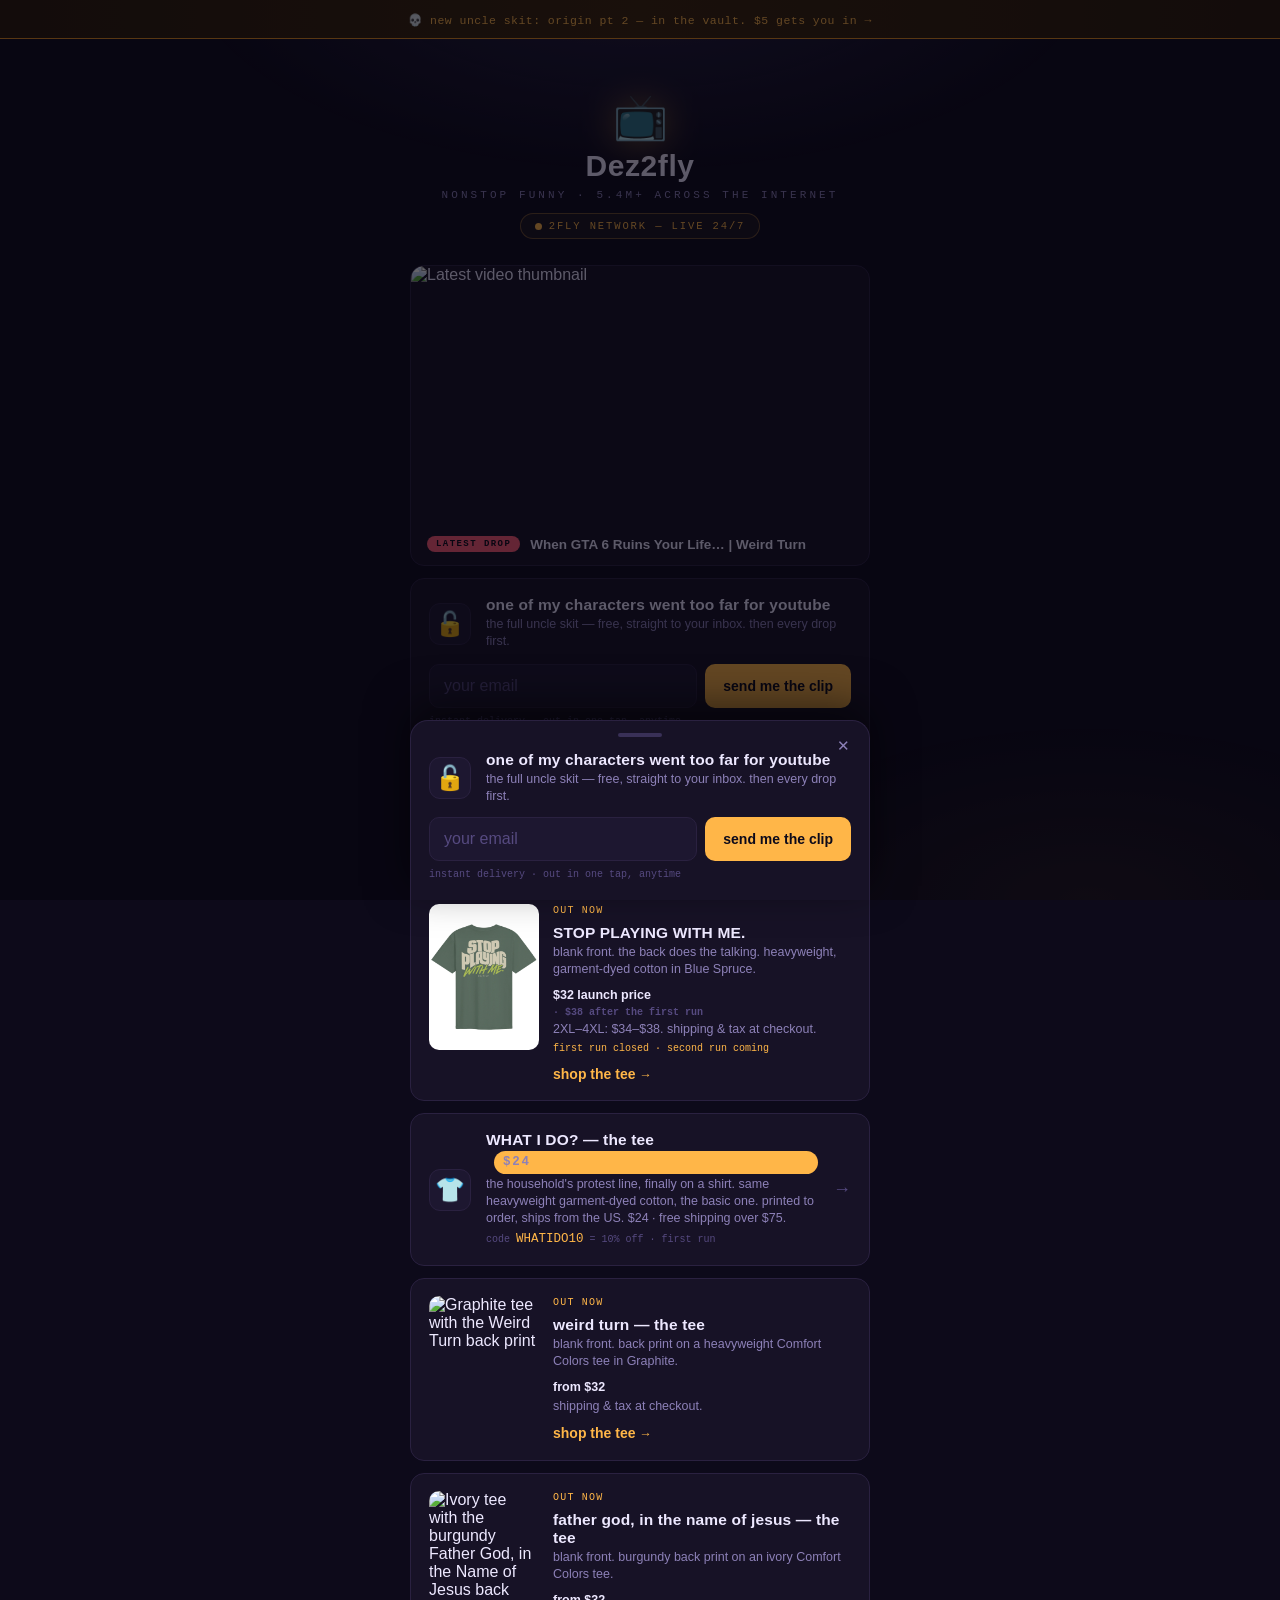
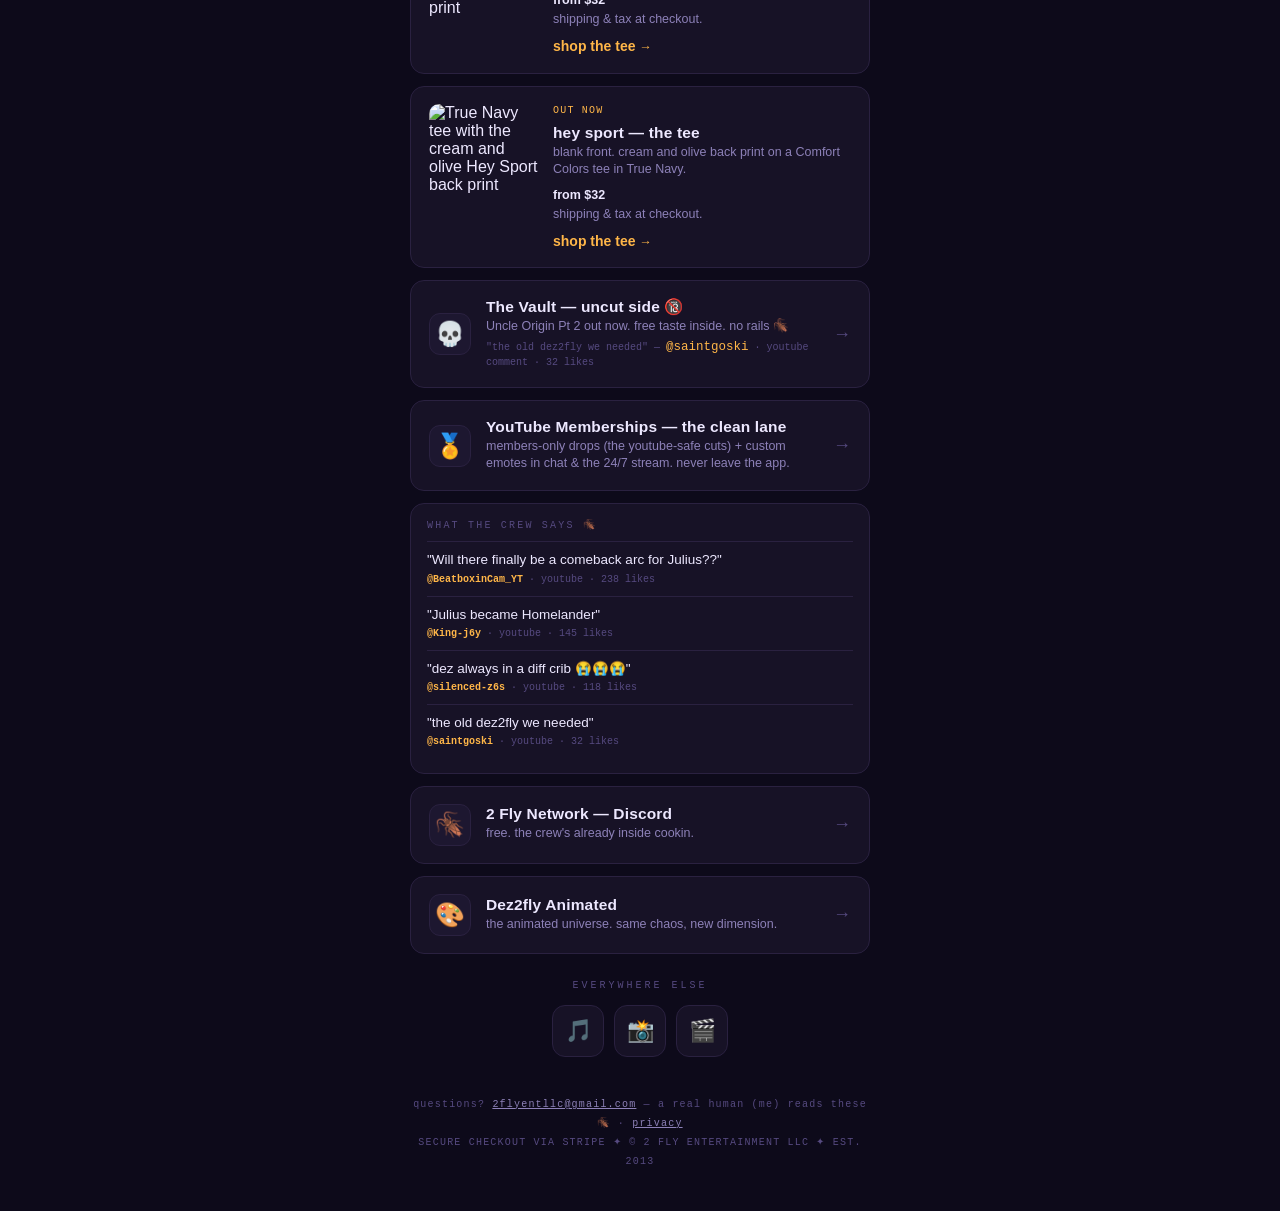
==== index.html @ 6280319b "Add Father God, Weird Turn, and Hey Sport tees to store hub" ====
<!DOCTYPE html>
<html lang="en">
<head>
<meta charset="utf-8">
<title>Dez2fly — nonstop funny. 5.4M+ deep</title>
<meta name="viewport" content="width=device-width, initial-scale=1, viewport-fit=cover">
<meta name="theme-color" content="#0d0a1a">
<meta name="description" content="the latest drop, the vault (18+), a personal video from uncle, the discord. everything, one page.">
<meta property="og:title" content="Dez2fly — nonstop funny. 5.4M+ deep">
<meta property="og:description" content="the latest drop, the vault (18+), a personal video from uncle, the discord. everything, one page.">
<meta property="og:image" content="https://dez2fly.com/og.png">
<meta property="og:url" content="https://dez2fly.com/">
<meta property="og:type" content="website">
<meta name="twitter:card" content="summary_large_image">
<meta name="twitter:image" content="https://dez2fly.com/og.png">
<link rel="icon" type="image/svg+xml" href="/favicon.svg">
<link rel="apple-touch-icon" href="/og.png">
<script type="application/ld+json">
{
  "@context": "https://schema.org",
  "@graph": [
    {
      "@type": "Person",
      "@id": "https://dez2fly.com/#dez2fly",
      "name": "Dez2fly",
      "url": "https://dez2fly.com/",
      "description": "Comedy creator. Skits, characters, and the 24/7 2FLY Network livestream.",
      "sameAs": [
        "https://www.youtube.com/@Dez2fly",
        "https://www.youtube.com/@Dez2flyAnimated",
        "https://www.tiktok.com/@dez2fly",
        "https://www.instagram.com/dez2fly",
        "https://www.instagram.com/dez2flyskits",
        "https://www.patreon.com/Dez2fly",
        "https://discord.gg/htTStDYfBN"
      ]
    },
    {
      "@type": "Organization",
      "@id": "https://dez2fly.com/#org",
      "name": "2 Fly Entertainment LLC",
      "url": "https://dez2fly.com/",
      "logo": "https://dez2fly.com/og.png",
      "foundingDate": "2013",
      "email": "2flyentllc@gmail.com",
      "founder": { "@id": "https://dez2fly.com/#dez2fly" }
    },
    {
      "@type": "WebSite",
      "@id": "https://dez2fly.com/#site",
      "url": "https://dez2fly.com/",
      "name": "Dez2fly — dez2fly.com",
      "publisher": { "@id": "https://dez2fly.com/#org" }
    }
  ]
}
</script>
<style>
  :root{
    --ground:#0d0a1a; --panel:#171226; --panel2:#1d1730; --edge:#2a2140;
    --ink:#ede8ff; --mute:#8d81b8; --dim:#564a80;
    --amber:#ffb648; --amber-deep:#e08d1d; --violet:#8f7bdc; --hot:#ff5d76;
    --sans:"Avenir Next","Helvetica Neue",Helvetica,Arial,sans-serif;
    --mono:"SF Mono",ui-monospace,Menlo,monospace;
  }
  *{box-sizing:border-box;margin:0;padding:0}
  html,body{background:var(--ground);color:var(--ink);font-family:var(--sans);-webkit-text-size-adjust:100%}
  body{min-height:100vh;min-height:100dvh;display:flex;flex-direction:column;align-items:center;
       padding:0 18px calc(40px + env(safe-area-inset-bottom));position:relative;overflow-x:hidden}
  body::before{content:"";position:fixed;inset:0;z-index:0;pointer-events:none;
    background:
      radial-gradient(ellipse 60% 40% at 50% -5%, rgba(143,123,220,.20), transparent 60%),
      radial-gradient(ellipse 45% 30% at 85% 100%, rgba(255,182,72,.08), transparent 65%)}
  .wrap{position:relative;z-index:1;width:100%;max-width:460px;display:flex;flex-direction:column;gap:12px}

  /* drop banner */
  #banner{position:relative;z-index:1;width:100vw;margin:0 -18px 22px;display:none;
    background:linear-gradient(90deg,#2a1a08,#3a2408,#2a1a08);border-bottom:1px solid var(--amber-deep);
    text-align:center;padding:10px 16px;text-decoration:none}
  #banner span{font-family:var(--mono);font-size:11.5px;letter-spacing:.04em;color:var(--amber)}
  #banner.on{display:block}

  header{text-align:center;margin:34px 0 14px}
  .tv{font-size:44px;line-height:1;filter:drop-shadow(0 0 18px rgba(255,182,72,.45));animation:flicker 4.5s ease-in-out infinite}
  @keyframes flicker{0%,100%{opacity:1}92%{opacity:1}94%{opacity:.6}96%{opacity:1}}
  h1{font-size:30px;font-weight:700;letter-spacing:.02em;margin-top:10px}
  .tag{font-family:var(--mono);font-size:11px;letter-spacing:.28em;text-transform:uppercase;color:var(--mute);margin-top:6px}
  .live{display:inline-flex;align-items:center;gap:7px;margin-top:12px;font-family:var(--mono);font-size:10.5px;
        letter-spacing:.18em;color:var(--amber);border:1px solid rgba(255,182,72,.35);border-radius:999px;
        padding:6px 14px;background:rgba(255,182,72,.06);text-transform:uppercase;text-decoration:none}
  .live i{width:7px;height:7px;border-radius:50%;background:var(--amber);animation:pulse 2.2s ease-in-out infinite}
  @keyframes pulse{0%,100%{opacity:1;box-shadow:0 0 0 0 rgba(255,182,72,.5)}50%{opacity:.5;box-shadow:0 0 0 6px rgba(255,182,72,0)}}

  a.card{display:flex;align-items:center;gap:15px;background:var(--panel);border:1px solid var(--edge);
    border-radius:14px;padding:17px 18px;text-decoration:none;color:var(--ink);
    transition:transform .18s ease,border-color .18s ease,background .18s ease;min-height:64px}
  a.card:hover,a.card:focus-visible{transform:translateY(-2px);border-color:var(--amber-deep);background:var(--panel2);outline:none}
  a.card:active{transform:scale(.985)}
  .ico{font-size:24px;width:42px;height:42px;display:grid;place-items:center;background:var(--panel2);
       border:1px solid var(--edge);border-radius:11px;flex-shrink:0}
  .tx b{display:block;font-size:15.5px;font-weight:600;letter-spacing:.01em}
  .tx span{display:block;font-size:12.5px;color:var(--mute);margin-top:2px;line-height:1.35}
  .go{margin-left:auto;color:var(--dim);font-size:18px;flex-shrink:0}

  /* statement tees — actual Fourthwall back-print mockups */
  a.card.merch-product{align-items:flex-start;gap:14px}
  .merch-product .merch-photo{width:110px;height:auto;aspect-ratio:3/4;display:block;border-radius:10px;flex-shrink:0}
  .merch-product .tx{min-width:0}
  .merch-product .merch-label{font-family:var(--mono);font-size:10px;letter-spacing:.12em;color:var(--amber);margin:0 0 7px}
  .merch-product .merch-price{color:var(--ink);font-weight:600;margin-top:9px}
  .merch-product .merch-cta{color:var(--amber);font-size:14px;font-weight:700;margin-top:9px}

  a.card.vault{background:linear-gradient(135deg,#241a3e,#1a1230);border-color:var(--amber-deep);position:relative;overflow:hidden}
  a.card.vault::after{content:"";position:absolute;top:0;left:-80%;width:60%;height:100%;
    background:linear-gradient(100deg,transparent,rgba(255,182,72,.13),transparent);
    animation:sheen 3.8s ease-in-out infinite}
  @keyframes sheen{0%,60%{left:-80%}100%{left:130%}}
  a.card.vault .ico{background:rgba(255,182,72,.1);border-color:var(--amber-deep)}
  .pill{font-family:var(--mono);font-size:9px;letter-spacing:.14em;color:var(--ground);background:var(--amber);
        border-radius:999px;padding:3px 9px;font-weight:700;margin-left:8px;vertical-align:2px}

  /* latest drop */
  #latest{display:none;flex-direction:column;background:var(--panel);border:1px solid var(--edge);
    border-radius:14px;overflow:hidden;text-decoration:none;color:var(--ink);
    transition:transform .18s ease,border-color .18s ease}
  #latest:hover{transform:translateY(-2px);border-color:var(--hot)}
  #latest img{width:100%;aspect-ratio:16/9;object-fit:cover;display:block}
  #latest .lmeta{display:flex;align-items:center;gap:10px;padding:12px 16px}
  #latest .ltag{font-family:var(--mono);font-size:9px;letter-spacing:.16em;color:var(--ground);
    background:var(--hot);border-radius:999px;padding:3px 9px;font-weight:700;flex-shrink:0}
  #latest .ltitle{font-size:13.5px;font-weight:600;line-height:1.3;
    display:-webkit-box;-webkit-line-clamp:2;-webkit-box-orient:vertical;overflow:hidden}

  /* email form (shared by the inline card + the bottom sheet) */
  .grab{background:var(--panel);border:1px solid var(--edge);border-radius:14px;padding:17px 18px;position:relative}
  .grab .gh,#sheet .gh{display:flex;align-items:center;gap:15px;margin-bottom:12px}
  .grab .tx b,#sheet .tx b{font-size:15.5px}
  .grab form,#sheet form{display:flex;gap:8px}
  .grab input[type=email],#sheet input[type=email]{flex:1;background:var(--panel2);border:1px solid var(--edge);border-radius:10px;
    color:var(--ink);font:inherit;font-size:16px;padding:12px 14px;min-width:0}
  .grab input[type=email]:focus,#sheet input[type=email]:focus{outline:none;border-color:var(--amber-deep)}
  .grab input[type=email]::placeholder,#sheet input[type=email]::placeholder{color:var(--dim)}
  .grab button,#sheet button[type=submit]{background:var(--amber);color:var(--ground);border:none;border-radius:10px;font:inherit;
    font-weight:700;font-size:14px;padding:12px 18px;cursor:pointer;white-space:nowrap;transition:transform .15s}
  .grab button:active,#sheet button[type=submit]:active{transform:scale(.96)}
  .grab .hp,#sheet .hp{position:absolute;left:-9999px;opacity:0;height:0;width:0}
  .grab .msg,#sheet .msg{font-size:12.5px;margin-top:10px;display:none}
  .grab .msg.ok,#sheet .msg.ok{color:#7fc98a;display:block}
  .grab .msg.err,#sheet .msg.err{color:var(--hot);display:block}

  /* typo-suggest ("did you mean …@gmail.com?") */
  .sug{display:none;font-size:12.5px;color:var(--mute);margin-top:9px;cursor:pointer}
  .sug.on{display:block}
  .sug b{color:var(--amber);font-weight:600;text-decoration:underline}

  /* bottom-sheet capture */
  #sheetbg{position:fixed;inset:0;z-index:11;background:rgba(6,4,14,.62);opacity:0;pointer-events:none;transition:opacity .3s ease}
  #sheetbg.on{opacity:1;pointer-events:auto}
  #sheet{position:fixed;left:50%;bottom:0;z-index:12;width:100%;max-width:460px;
    transform:translate(-50%,105%);background:var(--panel);border:1px solid var(--edge);border-bottom:none;
    border-radius:18px 18px 0 0;padding:12px 18px calc(20px + env(safe-area-inset-bottom));
    box-shadow:0 -14px 44px rgba(0,0,0,.55);transition:transform .34s cubic-bezier(.32,.72,.35,1)}
  #sheet.on{transform:translate(-50%,0)}
  #sheet .shhandle{width:44px;height:4px;border-radius:999px;background:var(--dim);opacity:.55;margin:0 auto 14px}
  #shx{position:absolute;top:8px;right:10px;background:none;border:none;color:var(--mute);font-size:15px;line-height:1;padding:9px;cursor:pointer}
  @media (prefers-reduced-motion: reduce){#sheet,#sheetbg{transition:none}}

  /* live stats */
  .statline{display:none;font-family:var(--mono);font-size:11px;color:var(--amber);margin-top:4px;letter-spacing:.02em}

  /* crew quotes */
  .quotes{background:var(--panel);border:1px solid var(--edge);border-radius:14px;padding:15px 16px}
  .qlbl{font-family:var(--mono);font-size:10px;letter-spacing:.22em;text-transform:uppercase;color:var(--dim);margin-bottom:10px}
  .q{padding:8px 0;border-top:1px solid var(--edge);font-size:13.5px;line-height:1.45}
  .q:first-of-type{border-top:none;padding-top:0}
  .qa{display:block;font-family:var(--mono);font-size:10px;color:var(--dim);margin-top:3px}
  .qa b{color:var(--amber);font-weight:600}

  /* the roach 🪳 */
  #roach{position:fixed;bottom:8px;left:-60px;z-index:8;font-size:26px;cursor:pointer;user-select:none;
    filter:drop-shadow(0 2px 4px rgba(0,0,0,.5));display:none;transform:scaleX(-1)}
  #roach.run{display:block;animation:skitter 7s linear forwards}
  @keyframes skitter{
    0%{left:-60px;transform:scaleX(-1) rotate(0deg)}
    12%{transform:scaleX(-1) rotate(-8deg)}
    24%{transform:scaleX(-1) rotate(6deg)}
    40%{left:44vw;transform:scaleX(-1) rotate(-6deg)}
    48%{left:43vw;transform:scaleX(-1) rotate(10deg)}
    60%{left:46vw;transform:scaleX(-1) rotate(-4deg)}
    100%{left:105vw;transform:scaleX(-1) rotate(0deg)}
  }
  @media (prefers-reduced-motion: reduce){#roach{display:none !important}}

  /* social-proof toasts */
  #toasts{position:fixed;left:14px;bottom:calc(14px + env(safe-area-inset-bottom));z-index:9;
    display:flex;flex-direction:column;gap:8px;max-width:min(320px,86vw);pointer-events:none}
  .toast{display:flex;align-items:center;gap:11px;background:var(--panel2);border:1px solid var(--edge);
    border-left:3px solid var(--amber);border-radius:12px;padding:11px 15px;text-decoration:none;
    color:var(--ink);font-size:12.5px;line-height:1.35;box-shadow:0 8px 28px rgba(0,0,0,.5);
    pointer-events:auto;cursor:pointer;opacity:0;transform:translateY(10px);
    transition:opacity .35s ease,transform .35s ease}
  .toast.show{opacity:1;transform:none}
  .toast .te{font-size:19px;flex-shrink:0}
  .toast b{color:var(--amber);font-weight:700}

  .sect{font-family:var(--mono);font-size:10px;letter-spacing:.3em;text-transform:uppercase;color:var(--dim);
        text-align:center;margin:14px 0 2px}
  .socials{display:flex;gap:10px;justify-content:center}
  .socials a{display:grid;place-items:center;width:52px;height:52px;background:var(--panel);border:1px solid var(--edge);
     border-radius:13px;font-size:22px;text-decoration:none;transition:transform .18s,border-color .18s}
  .socials a:hover{transform:translateY(-2px);border-color:var(--violet)}
  footer{margin-top:26px;text-align:center;font-family:var(--mono);font-size:10px;letter-spacing:.12em;color:var(--dim);line-height:1.9}
  footer a{color:var(--mute)}
  @media (prefers-reduced-motion: reduce){.tv,.live i,a.card.vault::after{animation:none}}
</style>
</head>
<body>
<a id="banner" href="/vault.html">
  <span>💀 new uncle skit: origin pt 2 — in the vault. $5 gets you in →</span>
</a>
<div class="wrap">
  <header>
    <div class="tv">📺</div>
    <h1>Dez2fly</h1>
    <div class="tag">nonstop funny · 5.4M+ across the internet</div>
    <a class="live" href="https://www.youtube.com/@Dez2fly/live?utm_source=biolink&utm_medium=link&utm_campaign=stream"><i></i>2FLY network — live 24/7</a>
  </header>

  <a id="latest" href="#">
    <img id="lthumb" alt="Latest video thumbnail" fetchpriority="high">
    <div class="lmeta"><span class="ltag">LATEST DROP</span><span class="ltitle" id="ltitle"></span></div>
  </a>

  <div class="grab" id="grab">
    <div class="gh">
      <span class="ico">🔓</span>
      <span class="tx"><b>one of my characters went too far for youtube</b>
      <span id="grabbody">the full uncle skit — free, straight to your inbox. then every drop first.</span>
      <span class="statline" id="st-list"></span></span>
    </div>
    <form id="grabform" novalidate>
      <input class="hp" type="text" name="website" tabindex="-1" autocomplete="off">
      <input type="email" id="gemail" placeholder="your email" autocomplete="email" enterkeyhint="go" autocapitalize="off" autocorrect="off" spellcheck="false" required>
      <button type="submit" id="gbtn">send me the clip</button>
    </form>
    <div class="sug" id="gsug"></div>
    <div class="statline" id="st-grab" style="margin-top:9px"></div>
    <div class="msg" id="gmsg"></div>
    <div style="font-family:var(--mono);font-size:10px;color:var(--dim);margin-top:8px">instant delivery · out in one tap, anytime</div>
  </div>

  <a class="card vault" href="https://www.youtube.com/@Dez2fly?sub_confirmation=1">
    <span class="ico">▶️</span>
    <span class="tx"><b>YouTube — Main Channel <span class="pill">START HERE</span></b>
    <span>the skits, the weird turns, the 24/7 network. where it all lives.</span>
    <span class="statline" id="st-yt"></span></span>
    <span class="go">→</span>
  </a>

  <a class="card merch-product" id="stopplayingcard" href="https://dez2fly-shop.fourthwall.com/products/stop-playing-with-me-back-print-tee?utm_source=biolink&utm_medium=link&utm_campaign=stopplaying_drop">
    <img class="merch-photo" src="/assets/stop-playing-back.jpg" width="1536" height="2048" loading="lazy" decoding="async" alt="Blue Spruce tee with the cream and lime STOP PLAYING WITH ME back print">
    <span class="tx"><span class="merch-label">OUT NOW</span>
    <b>STOP PLAYING WITH ME.</b>
    <span>blank front. the back does the talking. heavyweight, garment-dyed cotton in Blue Spruce.</span>
    <span class="merch-price">$32 launch price <span style="font-family:var(--mono);font-size:10px;color:var(--dim)">· $38 after the first run</span></span>
    <span>2XL–4XL: $34–$38. shipping &amp; tax at checkout.</span>
    <span id="sp-run" style="font-family:var(--mono);font-size:10px;color:var(--amber);margin-top:4px">first run closes Sun Sept 21, 11:59pm CT · <span id="sp-cd">--d --h --m</span> left</span>
    <span class="merch-cta">shop the tee <span style="display:inline;color:inherit" aria-hidden="true">→</span></span></span>
  </a>

  <a class="card" id="merchcard" href="https://dez2fly-shop.fourthwall.com/products/what-i-do-tee?utm_source=biolink&utm_medium=link&utm_campaign=whatido_drop">
    <span class="ico">👕</span>
    <span class="tx"><b>WHAT I DO? — the tee <span class="pill">$24</span></b>
    <span>the household's protest line, finally on a shirt. same heavyweight garment-dyed cotton, the basic one. printed to order, ships from the US. $24 · free shipping over $75.</span>
    <span style="font-family:var(--mono);font-size:10px;color:var(--dim);margin-top:4px">code <span style="display:inline;color:var(--amber)">WHATIDO10</span> = 10% off · first run</span></span>
    <span class="go">→</span>
  </a>

  <a class="card merch-product" id="weirdturncard" href="https://dez2fly-shop.fourthwall.com/products/weird-turn-back-print-tee?utm_source=biolink&amp;utm_medium=link&amp;utm_campaign=weirdturn_drop">
    <img class="merch-photo" src="https://imgproxy.fourthwall.dev/v7tsexezH61YdAIt2athwO5XlZIHl5MdM_4iO_UeJwA/w:1920/sm:1/enc/H4dnQiW6F8yDl1Jb/czuM3IK3fbHiJxTD/fS3NVztZUPFd0sK6/qm_PMJLo4D2eG6XC/pBk6KAiYgcieUq3q/sJsjW7lhvOQIS4sm/GoqtcrU9dTb0_-D6/pgQIptx_WgS8jQ3v/MXebKzIj7aYh6Nzb/gwbPJEYDNNIyayKu/-oV24P_F6UcrNRRS/UwZoeymSmfApvgbu/KNyIHpuGHc8tvXS3/-cCteoOxvn0X2kUw/YERuQxgWZ10.jpg" width="330" height="440" loading="lazy" decoding="async" alt="Graphite tee with the Weird Turn back print">
    <span class="tx"><span class="merch-label">OUT NOW</span>
    <b>weird turn — the tee</b>
    <span>blank front. back print on a heavyweight Comfort Colors tee in Graphite.</span>
    <span class="merch-price">from $32</span>
    <span>shipping &amp; tax at checkout.</span>
    <span class="merch-cta">shop the tee <span style="display:inline;color:inherit" aria-hidden="true">→</span></span></span>
  </a>

  <a class="card merch-product" id="fathergodcard" href="https://dez2fly-shop.fourthwall.com/products/father-god-in-the-name-of-jesus-tee?utm_source=biolink&amp;utm_medium=link&amp;utm_campaign=fathergod_drop">
    <img class="merch-photo" src="https://imgproxy.fourthwall.dev/O1mwkE5QjInyjfXjcb4nDHUAhvISmAbLuYm88HXyzmk/w:1920/sm:1/enc/K8_dBP1oThJFEqOU/K2CcYTnustVLUErO/YgLqD3phK2bG3hzw/itwCS-feOyNbx_Be/Nh-jG6Ii1CvAaDdt/Vuff2Px38IqeavR0/iAbHi8jkDKUGYoOu/AytXx5f7aj6rRq31/pCcve6gV_XRWH9oM/wKDtbT-9XRNHz4Rv/jiUoqmiI06KiN7pA/hhU7yIDJMJ1iKnGD/ereGfve90-xv-HXz/nGgXZxRy3Ax31i0N/EQizMYrIguA.jpg" width="330" height="440" loading="lazy" decoding="async" alt="Ivory tee with the burgundy Father God, in the Name of Jesus back print">
    <span class="tx"><span class="merch-label">OUT NOW</span>
    <b>father god, in the name of jesus — the tee</b>
    <span>blank front. burgundy back print on an ivory Comfort Colors tee.</span>
    <span class="merch-price">from $32</span>
    <span>shipping &amp; tax at checkout.</span>
    <span class="merch-cta">shop the tee <span style="display:inline;color:inherit" aria-hidden="true">→</span></span></span>
  </a>

  <a class="card merch-product" id="heysportcard" href="https://dez2fly-shop.fourthwall.com/products/hey-sport-back-print-tee?utm_source=biolink&amp;utm_medium=link&amp;utm_campaign=heysport_drop">
    <img class="merch-photo" src="https://imgproxy.fourthwall.dev/VuRsaQHcsQc5TvpTs8Mkr1bKDYRKZFOH13XwiMtzYvI/w:1920/sm:1/enc/1ukOoaA9X5aZje8x/AyVcdwI8nSN9cWUC/XzeYzTZz8FcAs6qA/5rdqb-NspXc3Rvb8/FiR_55XnRzdyX3-W/QWfbxV-RwGlwhTRF/2SjT5YFqCn5NDzta/X5X2-il3Jbc_z-Of/PVqsz0e0rf-ZWb5c/IscW9kZQV7Ymp_-F/qzjwXbK8igf1Z5qu/PB7GwMHKL4CvSIsU/BENbxmQM5QvkX8MR/cN1w2OwAdd9e6lMp/-wD_cmDiojI.jpg" width="330" height="440" loading="lazy" decoding="async" alt="True Navy tee with the cream and olive Hey Sport back print">
    <span class="tx"><span class="merch-label">OUT NOW</span>
    <b>hey sport — the tee</b>
    <span>blank front. cream and olive back print on a Comfort Colors tee in True Navy.</span>
    <span class="merch-price">from $32</span>
    <span>shipping &amp; tax at checkout.</span>
    <span class="merch-cta">shop the tee <span style="display:inline;color:inherit" aria-hidden="true">→</span></span></span>
  </a>

  <a class="card" id="vaultcard" href="/vault.html">
    <span class="ico">💀</span>
    <span class="tx"><b>The Vault — uncut side 🔞</b>
    <span>Uncle Origin Pt 2 out now. free taste inside. no rails 🪳</span>
    <span class="statline" id="st-vault"></span>
    <span style="font-family:var(--mono);font-size:10px;color:var(--dim);margin-top:4px">"the old dez2fly we needed" — <span style="display:inline;color:var(--amber)">@saintgoski</span> · youtube comment · 32 likes</span></span>
    <span class="go">→</span>
  </a>

  <a class="card" id="ytmemcard" href="https://www.youtube.com/@Dez2fly/join">
    <span class="ico">🏅</span>
    <span class="tx"><b>YouTube Memberships — the clean lane</b>
    <span>members-only drops (the youtube-safe cuts) + custom emotes in chat & the 24/7 stream. never leave the app.</span>
    <span class="statline" id="st-ytm"></span></span>
    <span class="go">→</span>
  </a>

  <!-- ON HOLD 2026-08-27 (Dez): $49 personal-video product paused — never actively promoted, 0 sales.
       To bring back: delete this comment wrapper, re-add video.html to sitemap.xml, remove the
       noindex meta from video.html. The page itself is untouched and still live at /video.html. -->
  <!--
  <a class="card" id="videocard" href="/video.html">
    <span class="ico">🎥</span>
    <span class="tx"><b>A personal video — from me or any character 🎥</b>
    <span>birthdays. roasts. revenge. clean or unhinged — your call. launch price $49 — locks at $75 at 100 bookings · tiers from $19 🪳</span>
    <span>doesn't hit? redo or refund. one dm, done.</span>
    <span>booked this week = delivered inside 14 business days. that's what the weekly slots protect.</span>
    <span class="statline" id="st-slots"></span></span>
    <span class="go">→</span>
  </a>
  -->

  <div class="quotes" id="crew">
    <div class="qlbl">what the crew says 🪳</div>
    <div class="q">"Will there finally be a comeback arc for Julius??"<span class="qa"><b>@BeatboxinCam_YT</b> · youtube · 238 likes</span></div>
    <div class="q">"Julius became Homelander"<span class="qa"><b>@King-j6y</b> · youtube · 145 likes</span></div>
    <div class="q">"dez always in a diff crib 😭😭😭"<span class="qa"><b>@silenced-z6s</b> · youtube · 118 likes</span></div>
    <div class="q">"the old dez2fly we needed"<span class="qa"><b>@saintgoski</b> · youtube · 32 likes</span></div>
  </div>

  <a class="card" href="https://discord.gg/htTStDYfBN">
    <span class="ico">🪳</span>
    <span class="tx"><b>2 Fly Network — Discord</b>
    <span>free. the crew's already inside cookin.</span>
    <span class="statline" id="st-dc"></span></span>
    <span class="go">→</span>
  </a>

  <a class="card" href="https://www.youtube.com/@Dez2flyAnimated?sub_confirmation=1">
    <span class="ico">🎨</span>
    <span class="tx"><b>Dez2fly Animated</b>
    <span>the animated universe. same chaos, new dimension.</span></span>
    <span class="go">→</span>
  </a>

  <div class="sect">everywhere else</div>
  <div class="socials">
    <a href="https://www.tiktok.com/@dez2fly" aria-label="TikTok">🎵</a>
    <a href="https://www.instagram.com/dez2fly" aria-label="Instagram">📸</a>
    <a href="https://www.instagram.com/dez2flyskits" aria-label="Instagram Skits">🎬</a>
  </div>

  <footer>questions? <a href="mailto:2flyentllc@gmail.com">2flyentllc@gmail.com</a> — a real human (me) reads these 🪳 · <a href="/privacy.html">privacy</a><br>SECURE CHECKOUT VIA STRIPE ✦ © 2 FLY ENTERTAINMENT LLC ✦ EST. 2013</footer>
</div>

<div id="toasts" aria-live="polite"></div>
<div id="roach" title="?">🪳</div>

<div id="sheetbg" aria-hidden="true"></div>
<div id="sheet" role="dialog" aria-modal="true" aria-labelledby="shtitle" aria-hidden="true">
  <button id="shx" type="button" aria-label="close">✕</button>
  <div class="shhandle" aria-hidden="true"></div>
  <div class="gh">
    <span class="ico">🔓</span>
    <span class="tx"><b id="shtitle">one of my characters went too far for youtube</b>
    <span id="shbody">uncle, uncut — instant, in your inbox. then every drop first.</span></span>
  </div>
  <form id="shform" novalidate>
    <input class="hp" type="text" name="website" tabindex="-1" autocomplete="off">
    <input type="email" id="shemail" placeholder="your email" autocomplete="email" enterkeyhint="go" autocapitalize="off" autocorrect="off" spellcheck="false" required>
    <button type="submit" id="shbtn">send me the clip</button>
  </form>
  <div class="sug" id="shsug"></div>
  <div class="msg" id="shmsg"></div>
  <div style="font-family:var(--mono);font-size:10px;color:var(--dim);margin-top:8px">instant delivery · out in one tap, anytime</div>
</div>

<script type="text/javascript">
(function(c,l,a,r,i,t,y){
    c[a]=c[a]||function(){(c[a].q=c[a].q||[]).push(arguments)};
    t=l.createElement(r);t.async=1;t.src="https://www.clarity.ms/tag/"+i;
    y=l.getElementsByTagName(r)[0];y.parentNode.insertBefore(t,y);
})(window, document, "clarity", "script", "xmwqq5ne67");
</script>
<script>window.goatcounter={no_onload:true};</script>
<script data-goatcounter="https://dez2fly.goatcounter.com/count" async src="count.js"></script>
<script>
(function(){
  var BANNER_ON = true; // flip to false to hide the drop banner
  if(BANNER_ON) document.getElementById('banner').classList.add('on');

  // ---- source detection ----
  var p=new URLSearchParams(location.search);
  // strip src to [a-z0-9_-] — it gets concatenated into innerHTML href attrs
  // (e.g. the signup success line), so a crafted ?s= could otherwise inject
  // markup or pollute analytics with garbage tags
  var src=(p.get('s')||'').replace(/[^a-zA-Z0-9_-]/g,'').slice(0,24)||null;
  if(!src){
    var r=(document.referrer||'').toLowerCase();
    if(r.includes('tiktok'))src='tt';
    else if(r.includes('instagram'))src='ig';
    else if(r.includes('facebook')||r.includes('fb.'))src='fb';
    else if(r.includes('youtube')||r.includes('youtu.be'))src='yt';
    else if(r.includes('discord'))src='dc';
    else if(r)src='other';
    else src='direct';
  }
  window.__src=src;
  var gcTries=0;
  var gc=function(args){ if(window.goatcounter&&window.goatcounter.count){goatcounter.count(args);} else if(gcTries++<25){setTimeout(function(){gc(args);},400);} };
  gc({path:'/visit-'+src, title:'Visit from '+src});

  // source-matched ordering: show each visitor the ask that fits where they came from
  var wrap=document.querySelector('.wrap');
  var ORDERS={
    live:['header','#latest','#stopplayingcard','#merchcard','#weirdturncard','#fathergodcard','#heysportcard','#grab','#vaultcard','#ytmemcard','#videocard','#crew','a.card.vault','a[href*="discord.gg"]','a[href*="Dez2flyAnimated"]','.sect','.socials','footer'],
    yt:null, ttdm:['header','#latest','#stopplayingcard','#merchcard','#weirdturncard','#fathergodcard','#heysportcard','#vaultcard','#ytmemcard','#grab','#videocard','#crew','a.card.vault','a[href*="discord.gg"]','a[href*="Dez2flyAnimated"]','.sect','.socials','footer'],
    igdm:null,
    vaultback:['header','#grab','#ytmemcard','#videocard','#latest','#stopplayingcard','#merchcard','#weirdturncard','#fathergodcard','#heysportcard','#crew','a.card.vault','a[href*="discord.gg"]','a[href*="Dez2flyAnimated"]','.sect','.socials','#vaultcard','footer']
  };
  ORDERS.yt=ORDERS.live; ORDERS.igdm=ORDERS.ttdm; ORDERS.qr=ORDERS.live; // qr = stream viewers scanning the on-screen code (Leon 2's tag split, Aug 21)
  if(ORDERS[src]){ ORDERS[src].forEach(function(sel){var el=wrap.querySelector(sel)||document.querySelector(sel);if(el&&el.parentElement===wrap)wrap.appendChild(el);}); }

  // vaultback: they just saw the vault pitch and walked — flip the page to the free-clip ask
  if(src==='vaultback'){
    var bn=document.getElementById('banner');
    bn.href='#grab';
    bn.querySelector('span').textContent="back from the vault? 💀 the uncle clip that can't go on youtube — free, straight to your inbox →";
    bn.addEventListener('click',function(ev){
      ev.preventDefault();
      document.getElementById('grab').scrollIntoView({behavior:'smooth',block:'center'});
      setTimeout(function(){var ge=document.getElementById('gemail');if(ge&&ge.offsetParent)ge.focus();},450);
    });
    var gb=document.getElementById('grabbody');
    if(gb) gb.textContent="not ready for the vault? fine. the uncle clip that can't go on youtube — free, instant, in your inbox.";
    gc({path:'variant-vaultback',event:true,title:'vaultback variant shown'});
  }

  // returning subscriber: already on the list — stop re-asking for the email, point at the vault
  var isCrew=false;
  try{isCrew=localStorage.getItem('crew')==='1';}catch(e){}
  if(isCrew && src!=='vaultback'){
    var grabEl=document.getElementById('grab');
    var grabKids=Array.prototype.slice.call(grabEl.children);
    grabKids.forEach(function(el){el.style.display='none';});
    var swap=document.createElement('div');
    swap.innerHTML="<div class='gh'><span class='ico'>🔓</span><span class='tx'><b>you're already on the list 🪳</b>"+
      "<span><a id='crewvault' href='/vault.html?s="+encodeURIComponent(src)+"' style='display:inline;color:var(--amber)'>inbox: handled. the vault: not yet. uncle origin pt 2 is inside — free taste, no rails →</a></span></span></div>"+
      "<div style='font-family:var(--mono);font-size:10px;color:var(--dim);margin-top:8px'><a id='crewreset' href='#' style='color:var(--dim)'>different email? sign up here</a></div>";
    grabEl.appendChild(swap);
    gc({path:'crewswap-seen--'+src,event:true});
    swap.querySelector('#crewvault').addEventListener('click',function(){gc({path:'crewswap-click--'+src,event:true});});
    swap.querySelector('#crewreset').addEventListener('click',function(ev){
      ev.preventDefault();
      swap.parentNode.removeChild(swap);
      grabKids.forEach(function(el){el.style.display='';});
      gc({path:'crewswap-reset--'+src,event:true});
      var ge=document.getElementById('gemail'); if(ge)ge.focus();
    });
  }

  // section visibility: which cards do people actually SEE (once per session each)
  if('IntersectionObserver' in window){
    var seenKeys={};
    var io=new IntersectionObserver(function(es){
      es.forEach(function(e){
        if(!e.isIntersecting)return;
        var k=e.target.getAttribute('data-seen');
        if(k&&!seenKeys[k]&&!sessionStorage.getItem('seen-'+k)){
          seenKeys[k]=1; sessionStorage.setItem('seen-'+k,'1');
          gc({path:'seen-'+k+'--'+src,event:true});
          io.unobserve(e.target);
        }
      });
    },{threshold:0.5});
    [['#latest','latest'],['#grab','grab'],['#vaultcard','vault'],['#videocard','video49'],['#crew','crew'],['a[href*="discord.gg"]','discord'],['footer','bottom']].forEach(function(p){
      var el=document.querySelector(p[0]); if(el){el.setAttribute('data-seen',p[1]); io.observe(el);}
    });
  }

  // the roach 🪳 (once per session; tap = discord)
  if(!sessionStorage.getItem('roached') && !matchMedia('(prefers-reduced-motion: reduce)').matches){
    setTimeout(function(){
      var r=document.getElementById('roach');
      r.classList.add('run');
      sessionStorage.setItem('roached','1');
      gc({path:'roach-appeared--'+src,event:true});
      r.addEventListener('click',function(){
        gc({path:'click-roach--'+src,event:true});
        location.href='https://discord.gg/htTStDYfBN';
      });
      setTimeout(function(){ if(r.parentNode&&!r.matches(':hover')) r.remove(); },7500);
    },8000);
  }

  // enrich outbound UTMs + carry the source into the vault bridge
  document.querySelectorAll('a.card, a.live, #banner, #latest').forEach(function(a){
    try{
      var u=new URL(a.href, location.origin);
      if(u.searchParams.has('utm_source')) u.searchParams.set('utm_source','biolink_'+src);
      if(u.origin===location.origin && /\.html$/.test(u.pathname)) u.searchParams.set('s',src);
      a.href=u.toString();
    }catch(e){}
  });
  // click events
  document.querySelectorAll('a.card, a.live, .socials a, #banner, #latest').forEach(function(a){
    a.addEventListener('click',function(){
      var b=a.querySelector('b');
      var name=(a.getAttribute('aria-label')||a.id||(b&&b.childNodes[0].textContent)||'link').trim().toLowerCase().replace(/[^a-z0-9]+/g,'-').slice(0,30);
      if(window.goatcounter&&goatcounter.count) goatcounter.count({path:'click-'+name+'--'+src,event:true,title:name+' ('+src+')'});
    });
  });

  // ---- latest drop: plays IN the page (auto-updated by the cron robot) ----
  fetch('latest.json',{cache:'no-store'}).then(function(r){return r.json()}).then(function(v){
    if(!v||!v.id)return;
    document.getElementById('lthumb').src=v.thumb;
    document.getElementById('ltitle').textContent=v.title;
    var el=document.getElementById('latest');
    el.href='https://www.youtube.com/watch?v='+v.id;
    el.style.display='flex';
    el.addEventListener('click',function(ev){
      if(el.querySelector('iframe'))return;
      ev.preventDefault();
      gc({path:'latest-play--'+src,event:true});
      var f=document.createElement('iframe');
      f.src='https://www.youtube-nocookie.com/embed/'+v.id+'?autoplay=1&rel=0';
      f.allow='autoplay; encrypted-media; picture-in-picture';
      f.allowFullscreen=true;
      f.style.cssText='width:100%;aspect-ratio:16/9;border:0;display:block';
      document.getElementById('lthumb').replaceWith(f);
      var meta=el.querySelector('.lmeta .ltitle');
      if(meta){
        meta.innerHTML='<span style="color:#8d81b8">watching here counts on youtube too — </span><u>open in the app →</u><span style="color:#8d81b8"> · that one\'s clean. </span><u id="postplaygrab">the one that isn\'t is free →</u>';
        meta.style.webkitLineClamp='4';
        document.getElementById('postplaygrab').addEventListener('click',function(ev){
          ev.preventDefault(); ev.stopPropagation();
          gc({path:'postplay-grab--'+src,event:true});
          document.getElementById('grab').scrollIntoView({behavior:'smooth',block:'center'});
          setTimeout(function(){var ge=document.getElementById('gemail');if(ge&&ge.offsetParent)ge.focus();},450);
        });
      }
    });
  }).catch(function(){});

  // ---- live stats + social-proof toasts (real numbers, refreshed every 6h) ----
  var vaultN=0; // staleness-gated vault member count, reused in the signup success line
  fetch('stats.json',{cache:'no-store'}).then(function(r){return r.json()}).then(function(s){
    if(!s) return;
    // staleness gate: if the updater stops running, quietly show less instead of lying
    var age=Date.now()-(Date.parse(s.updated||'')||0);
    if(age>8*864e5) return;            // >8 days old: show no stats at all
    var fresh=age<26*36e5;             // <26h: time-sensitive claims allowed
    var clean=function(v){v=Math.floor(Number(v));return isFinite(v)&&v>0?v:0};
    var subs=(typeof s.yt_subs==='string'&&/^[\d.]+[KM]?$/.test(s.yt_subs))?s.yt_subs:'';
    var vault=clean(s.vault_members), dc=clean(s.discord_members), list=clean(s.list_count);
    var joined=fresh?clean(s.joined_7d):0;
    var put=function(id,txt){var el=document.getElementById(id);if(el&&txt){el.textContent=txt;el.style.display='block';}};
    if(subs)  put('st-yt', subs+' subscribers strong');
    if(vault){ put('st-vault', vault+' members inside'); vaultN=vault; }
    // yt_members is hand-pulled from Studio (no API): exact <=21d, floored "N+" to 45d, hidden after
    var ytm=clean(s.yt_members), ytAge=Date.now()-(Date.parse(s.yt_members_updated||'')||0);
    if(ytm&&ytAge<=21*864e5)      put('st-ytm', ytm+' in the clean lane');
    else if(ytm&&ytAge<=45*864e5) put('st-ytm', (Math.floor(ytm/10)*10)+'+ in the clean lane');
    if(dc)    put('st-dc', dc+' in the server');
    if(list)  put('st-list', (joined>=10? joined+' joined this week · ':'')+list.toLocaleString('en-US')+'+ deep');
    if(list)  put('st-grab', (joined>=10? joined+' joined this week. ':'')+list.toLocaleString('en-US')+'+ roaches deep.');

    // live slots counter + real Monday-reset countdown (America/New_York week)
    if(typeof s.slots_left === 'number' && fresh){
      var cap = s.slots_cap || 5;
      var et = new Date(new Date().toLocaleString('en-US', {timeZone: 'America/New_York'}));
      var days = ((8 - et.getDay()) % 7) || 7;
      var reset = new Date(et); reset.setDate(et.getDate() + days); reset.setHours(0,0,0,0);
      var ms = reset - et, dd = Math.floor(ms/864e5), hh = Math.floor(ms%864e5/36e5);
      var cd = (dd>0? dd+'d ':'')+hh+'h';
      if(s.slots_left === 0){
        put('st-slots', 'sold out this week · slots reset in '+cd);
      } else {
        put('st-slots', s.slots_left+' of '+cap+' slots left this week · resets in '+cd);
      }
    }

    if(sessionStorage.getItem('toasted')) return; // once per visit, not every page load
    var pu='/vault.html?s='+src;
    var q=[];
    if(joined>=10) q.push({e:'🔥',b:joined+' people',t:' joined the email list this week',href:'#grab',k:'list'});
    if(s.booked_week>=1 && fresh) q.push({e:'🎥',b:s.booked_week+' personal video'+(s.booked_week>1?'s':''),t:' booked this week already',href:'/video.html?s='+src,k:'video'});
    if(dc>=50) q.push({e:'🪳',b:dc+' of the crew',t:' already in the discord. free',href:'https://discord.gg/htTStDYfBN',k:'discord'});
    if(vault>=50) q.push({e:'💀',b:vault+' members',t:' inside the vault. door’s open',href:pu,k:'vault'});
    if(subs) q.push({e:'▶️',b:subs+' deep',t:' on youtube. tap in',href:'https://www.youtube.com/@Dez2fly?sub_confirmation=1',k:'yt'});
    if(!q.length) return;
    sessionStorage.setItem('toasted','1');
    var box=document.getElementById('toasts'), i=0, stopped=false;
    // the moment they touch the email form, the toasts shut up
    var stopToasts=function(){stopped=true;var t=box.firstChild;if(t)hide(t);};
    window.__stopToasts=stopToasts; // the bottom sheet silences toasts if it ever opens
    document.getElementById('gemail').addEventListener('focus',stopToasts);
    document.getElementById('grabform').addEventListener('submit',stopToasts);
    var showNext=function(){
      if(stopped||i>=q.length) return;
      var t=q[i++];
      var a=document.createElement('a');
      a.className='toast'; a.href=t.href;
      var te=document.createElement('span'); te.className='te'; te.textContent=t.e;
      var tx=document.createElement('span'); var bb=document.createElement('b');
      bb.textContent=t.b; tx.appendChild(bb); tx.appendChild(document.createTextNode(t.t));
      a.appendChild(te); a.appendChild(tx);
      a.addEventListener('click',function(ev){
        if(window.goatcounter&&goatcounter.count) goatcounter.count({path:'toast-'+t.k+'--'+src,event:true,title:'toast '+t.k+' ('+src+')'});
        if(t.href==='#grab'){
          ev.preventDefault();
          stopped=true;
          document.getElementById('grab').scrollIntoView({behavior:'smooth',block:'center'});
          setTimeout(function(){document.getElementById('gemail').focus();},450);
          hide(a);
        }
      });
      box.appendChild(a);
      requestAnimationFrame(function(){requestAnimationFrame(function(){a.classList.add('show');});});
      setTimeout(function(){hide(a);},6500);
      setTimeout(showNext,9500);
    };
    var hide=function(a){
      a.classList.remove('show');
      setTimeout(function(){if(a.parentNode)a.parentNode.removeChild(a);},400);
    };
    setTimeout(showNext,4000);
  }).catch(function(){});

  // ---- email validation: typo-suggest + disposable/role block (SOI stays, bounces don't) ----
  var RX=/^[^@\s]+@[^@\s]+\.[^@\s]+$/;
  var SUG_TARGETS=['gmail.com','yahoo.com','hotmail.com','outlook.com','icloud.com','aol.com','gmx.com','protonmail.com','proton.me'];
  var GOOD_DOMAINS=['gmail.com','yahoo.com','hotmail.com','outlook.com','icloud.com','aol.com','gmx.com','gmx.net','gmx.de',
    'protonmail.com','proton.me','pm.me','mail.com','me.com','mac.com','live.com','msn.com','ymail.com','rocketmail.com',
    'googlemail.com','hey.com','fastmail.com','zoho.com','aim.com','yahoo.ca','yahoo.co.uk','hotmail.ca','hotmail.co.uk',
    'outlook.co.uk','comcast.net','verizon.net','att.net','sbcglobal.net','cox.net','web.de','t-online.de','mail.ru',
    'yandex.com','qq.com','naver.com','163.com'];
  var DISPO=['mailinator','guerrillamail','guerillamail','10minutemail','tempmail','temp-mail','tmpmail','yopmail',
    'sharklasers','grr.la','trashmail','getnada','nada.email','dispostable','maildrop','fakeinbox','mohmal','mintemail',
    'throwawaymail','burnermail','mailnesia','emailondeck','spamgourmet','tempinbox','discard.email','33mail','moakt','tempr.','disposable'];
  var ROLES=['noreply','no-reply','donotreply','do-not-reply','postmaster','mailer-daemon','abuse','spamtrap','webmaster','hostmaster','root','unsubscribe'];
  var editDist=function(a,b){
    var i,j,m=a.length,n=b.length,d=[];
    if(Math.abs(m-n)>2) return 3; // we only care about misses of 2 or less
    for(i=0;i<=m;i++)d[i]=[i];
    for(j=1;j<=n;j++)d[0][j]=j;
    for(i=1;i<=m;i++)for(j=1;j<=n;j++)
      d[i][j]=Math.min(d[i-1][j]+1,d[i][j-1]+1,d[i-1][j-1]+(a[i-1]===b[j-1]?0:1));
    return d[m][n];
  };
  var emailCheck=function(email){ // expects lowercased, RX-passing input
    var at=email.indexOf('@'), user=email.slice(0,at), dom=email.slice(at+1);
    if(ROLES.indexOf(user)>-1 || /^no[-_.]?reply/.test(user)) return {ok:false};
    for(var i=0;i<DISPO.length;i++){ if(dom.indexOf(DISPO[i])>-1) return {ok:false}; }
    if(GOOD_DOMAINS.indexOf(dom)>-1) return {ok:true};
    var best=null,bd=3;
    for(var j=0;j<SUG_TARGETS.length;j++){
      var dd=editDist(dom,SUG_TARGETS[j]);
      if(dd>0&&dd<bd){bd=dd;best=SUG_TARGETS[j];}
    }
    return (best&&bd<=2)?{ok:true,suggest:user+'@'+best}:{ok:true};
  };
  var showSug=function(el,sugg,input){
    el.textContent='did you mean ';
    var b=document.createElement('b'); b.textContent=sugg;
    el.appendChild(b); el.appendChild(document.createTextNode('?'));
    el.classList.add('on');
    el.onclick=function(){ input.value=sugg; el.classList.remove('on'); input.focus(); gc({path:'typo-fix--'+src,event:true}); };
  };
  var wireLiveCheck=function(input,sugEl){ // real-time: suggest while they type, never block mid-keystroke
    var t;
    var run=function(){
      var em=input.value.trim().toLowerCase();
      if(!RX.test(em)){sugEl.classList.remove('on');return;}
      var v=emailCheck(em);
      if(v.suggest){
        if(sugEl._last!==v.suggest){sugEl._last=v.suggest;gc({path:'typo-seen--'+src,event:true});}
        showSug(sugEl,v.suggest,input);
      } else sugEl.classList.remove('on');
    };
    input.addEventListener('input',function(){clearTimeout(t);t=setTimeout(run,500);});
    input.addEventListener('blur',run);
  };

  // ---- email capture -> Klaviyo (Uncle Grabber list) ----
  var form=document.getElementById('grabform'),msg=document.getElementById('gmsg'),btn=document.getElementById('gbtn');
  var gemail=document.getElementById('gemail'),gsug=document.getElementById('gsug');
  gemail.addEventListener('focus',function(){ if(!this._t){this._t=1;gc({path:'form-focus--'+src,event:true});} });
  wireLiveCheck(gemail,gsug);
  var okHTML=function(){
    return src==='vaultback'
      ? "clip's on the way — check your inbox 🪳 the vault's not going anywhere. we'll leave a light on."
      : "clip's on the way — check your inbox 🪳 while it lands: <a href='/vault.html?s="+src+"' style='color:#ffb648'>uncle origin pt 2 is in the vault"+(vaultN?". "+vaultN+" already inside":"")+" →</a><br><span style='font-family:var(--mono);font-size:10px;color:var(--dim)'>and since you're on the list: code <span style='display:inline;color:#ffb648'>WHATIDO10</span> = 10% off the <a href='https://dez2fly-shop.fourthwall.com/products/what-i-do-tee?utm_source=biolink&utm_medium=grab&utm_campaign=whatido_drop' style='color:#ffb648'>WHAT I DO? tee</a></span>";
  };
  var subscribeK=function(email,surface,onOk,onErr){
    var ctrl=new AbortController();
    var tmo=setTimeout(function(){ctrl.abort();},15000);
    fetch('https://a.klaviyo.com/client/subscriptions/?company_id=YcE5u6',{
      method:'POST', signal:ctrl.signal,
      headers:{'Content-Type':'application/json','revision':'2024-10-15'},
      body:JSON.stringify({data:{type:'subscription',attributes:{
        custom_source:'dez2fly.com ('+src+')',
        profile:{data:{type:'profile',attributes:{email:email,properties:{'Signup Source':'biolink_'+src,'Signup Page':'dez2fly.com','Signup Surface':surface}}}}
      },relationships:{list:{data:{type:'list',id:'XA6qcE'}}}}})
    }).then(function(r){
      clearTimeout(tmo);
      if(r.ok||r.status===202){ onOk(); } else { throw new Error(); }
    }).catch(function(){ clearTimeout(tmo); onErr(); });
  };
  var gateEmail=function(email,warnedHolder,sugEl,input,msgEl){ // shared submit gate; returns true = clear to send
    if(!RX.test(email)){
      msgEl.className='msg err'; msgEl.textContent='that email looks off — check it?';
      input.focus(); gc({path:'signup-invalid--'+src,event:true}); return false;
    }
    var v=emailCheck(email.toLowerCase());
    if(!v.ok){
      msgEl.className='msg err'; msgEl.textContent='use a real inbox so the clip actually reaches you 🪳';
      input.focus(); gc({path:'signup-blocked--'+src,event:true}); return false;
    }
    if(v.suggest && warnedHolder._warned!==email){ // warn once; same value resubmitted = they mean it
      warnedHolder._warned=email;
      showSug(sugEl,v.suggest,input);
      msgEl.className='msg err'; msgEl.textContent="double-check that address — tap the fix below, or send again if it's really yours";
      gc({path:'typo-warn--'+src,event:true}); return false;
    }
    sugEl.classList.remove('on');
    return true;
  };
  form.addEventListener('submit',function(e){
    e.preventDefault();
    if(form.querySelector('.hp').value) return; // bot trap
    var email=gemail.value.trim();
    if(!gateEmail(email,form,gsug,gemail,msg)) return;
    btn.disabled=true; btn.textContent='...';
    subscribeK(email,'inline',function(){
      msg.className='msg ok'; msg.innerHTML=okHTML();
      form.style.display='none';
      try{localStorage.setItem('crew','1');}catch(err){}
      window.__signed=1;
      gc({path:'signup--'+src,event:true,title:'email signup ('+src+')'});
    },function(){
      msg.className='msg err'; msg.textContent='something hiccuped — try once more';
      btn.disabled=false; btn.textContent='send me the clip';
      gc({path:'signup-err--'+src,event:true});
    });
  });

  // ---- bottom-sheet capture: one interrupt per session, hard-suppressed ----
  var sheet=document.getElementById('sheet'),sheetbg=document.getElementById('sheetbg');
  var shform=document.getElementById('shform'),shmsg=document.getElementById('shmsg'),shbtn=document.getElementById('shbtn');
  var shemail=document.getElementById('shemail'),shsug=document.getElementById('shsug');
  var sheetOpen=false,sheetDone=false,armed=false;
  setTimeout(function(){armed=true;},4000); // exit-intent doesn't jump instant bouncers
  wireLiveCheck(shemail,shsug);
  var canSheet=function(){
    try{ if(localStorage.getItem('crew')==='1') return false; }catch(e){} // already on the list
    if(window.__signed) return false;                                     // signed up this session
    if(sheetDone||sheetOpen) return false;                                // one interrupt per session, period
    try{ if(sessionStorage.getItem('sheet')==='1') return false; }catch(e){}
    if(document.getElementById('toasts').children.length) return false;   // a toast is on screen right now
    if(gemail._t||document.activeElement===gemail||gemail.value) return false; // they're already on the inline form
    if(document.querySelector('#latest iframe')) return false;            // mid-video — don't interrupt the watch
    return true;
  };
  var escFn=function(e){ if(e.key==='Escape') closeSheet('esc'); };
  var closeSheet=function(how){
    if(!sheetOpen) return;
    sheetOpen=false;
    sheet.classList.remove('on'); sheetbg.classList.remove('on');
    sheet.setAttribute('aria-hidden','true');
    document.removeEventListener('keydown',escFn);
    if(how!=='signup') gc({path:'overlay-dismiss--'+src,event:true,title:'overlay dismiss ('+src+')'});
  };
  var openSheet=function(){
    if(!canSheet()) return;
    sheetOpen=true; sheetDone=true;
    clearTimeout(dwellT);
    try{sessionStorage.setItem('sheet','1');}catch(e){}
    if(window.__stopToasts) window.__stopToasts();
    var gb=document.getElementById('grabbody');
    if(gb&&gb.textContent) document.getElementById('shbody').textContent=gb.textContent; // stays in sync with the vaultback variant
    sheet.setAttribute('aria-hidden','false');
    sheetbg.classList.add('on'); sheet.classList.add('on');
    document.addEventListener('keydown',escFn);
    gc({path:'overlay-view--'+src,event:true,title:'overlay view ('+src+')'});
  };
  document.getElementById('shx').addEventListener('click',function(){closeSheet('x');});
  sheetbg.addEventListener('click',function(){closeSheet('outside');});
  // swipe-down to dismiss (ignores touches that start on the input/button)
  var tY=null,tD=0;
  sheet.addEventListener('touchstart',function(e){
    var tag=(e.target.tagName||'');
    if(tag==='INPUT'||tag==='BUTTON'||tag==='A'){tY=null;return;}
    tY=e.touches[0].clientY;tD=0;sheet.style.transition='none';
  },{passive:true});
  sheet.addEventListener('touchmove',function(e){
    if(tY===null)return;
    tD=e.touches[0].clientY-tY;
    if(tD>0)sheet.style.transform='translate(-50%,'+tD+'px)';
  },{passive:true});
  sheet.addEventListener('touchend',function(){
    if(tY===null)return;
    sheet.style.transition='';sheet.style.transform='';
    if(tD>80)closeSheet('swipe');
    tY=null;
  });
  // sheet submit: same gate, same Klaviyo POST, same success voice as the inline card
  shform.addEventListener('submit',function(e){
    e.preventDefault();
    if(shform.querySelector('.hp').value) return; // bot trap
    var email=shemail.value.trim();
    if(!gateEmail(email,shform,shsug,shemail,shmsg)) return;
    shbtn.disabled=true; shbtn.textContent='...';
    subscribeK(email,'overlay',function(){
      shmsg.className='msg ok'; shmsg.innerHTML=okHTML();
      shform.style.display='none';
      try{localStorage.setItem('crew','1');}catch(err){}
      window.__signed=1;
      gc({path:'overlay-signup--'+src,event:true,title:'overlay signup ('+src+')'});
      msg.className='msg ok'; msg.innerHTML=okHTML(); form.style.display='none'; // keep the page honest after the sheet closes
      setTimeout(function(){closeSheet('signup');},6500);
    },function(){
      shmsg.className='msg err'; shmsg.textContent='something hiccuped — try once more';
      shbtn.disabled=false; shbtn.textContent='send me the clip';
      gc({path:'signup-err--'+src,event:true});
    });
  });
  // triggers: ~12s dwell OR 60% scroll depth OR exit intent — first one through the door wins
  var dwellT=setTimeout(openSheet,12000);
  var maxY=window.pageYOffset,lastY=maxY,lastT=Date.now();
  window.addEventListener('scroll',function(){
    if(sheetDone) return;
    var y=window.pageYOffset,now=Date.now(),doc=document.documentElement;
    if(y>maxY)maxY=y;
    if((y+window.innerHeight)/Math.max(1,doc.scrollHeight)>=0.6){ openSheet(); }
    else if(armed){
      var dt=now-lastT;
      if(dt>16&&dt<300&&maxY>400&&(lastY-y)/dt>0.9) openSheet(); // mobile fast flick back up = leaving
    }
    lastY=y;lastT=now;
  },{passive:true});
  document.addEventListener('mouseout',function(e){
    if(sheetDone||!armed) return;
    if(!e.relatedTarget && e.clientY<=8) openSheet(); // desktop cursor bailing out the top
  });
})();
</script>
<script>
(function(){var el=document.getElementById('sp-cd'),row=document.getElementById('sp-run');if(!el||!row)return;
var end=Date.parse('2026-09-22T04:59:59Z');/* Sun Sept 21 11:59pm CT */
function tick(){var ms=end-Date.now();if(ms<=0){row.textContent='first run closed · second run coming';return;}
var d=Math.floor(ms/864e5),h=Math.floor(ms%864e5/36e5),m=Math.floor(ms%36e5/6e4);el.textContent=d+'d '+h+'h '+m+'m';setTimeout(tick,30000);}
tick();})();
</script>
</body>
</html>
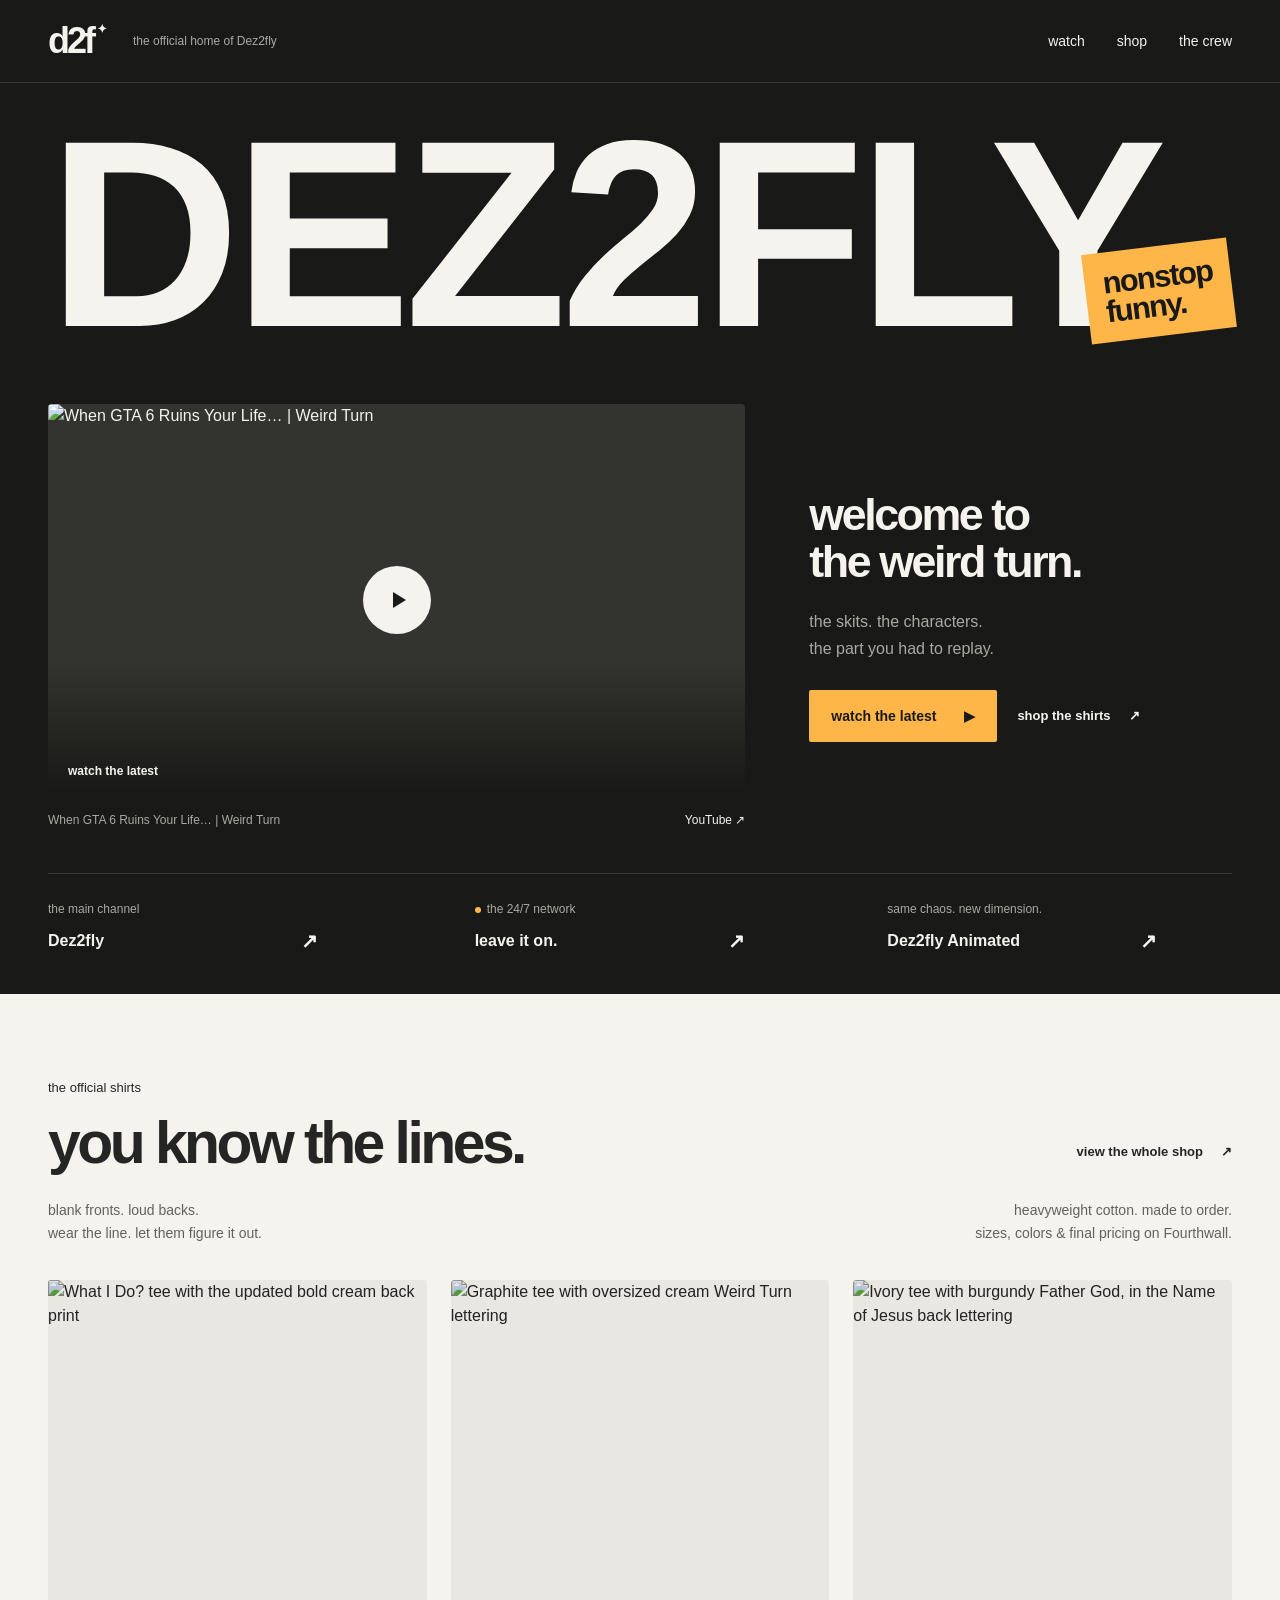
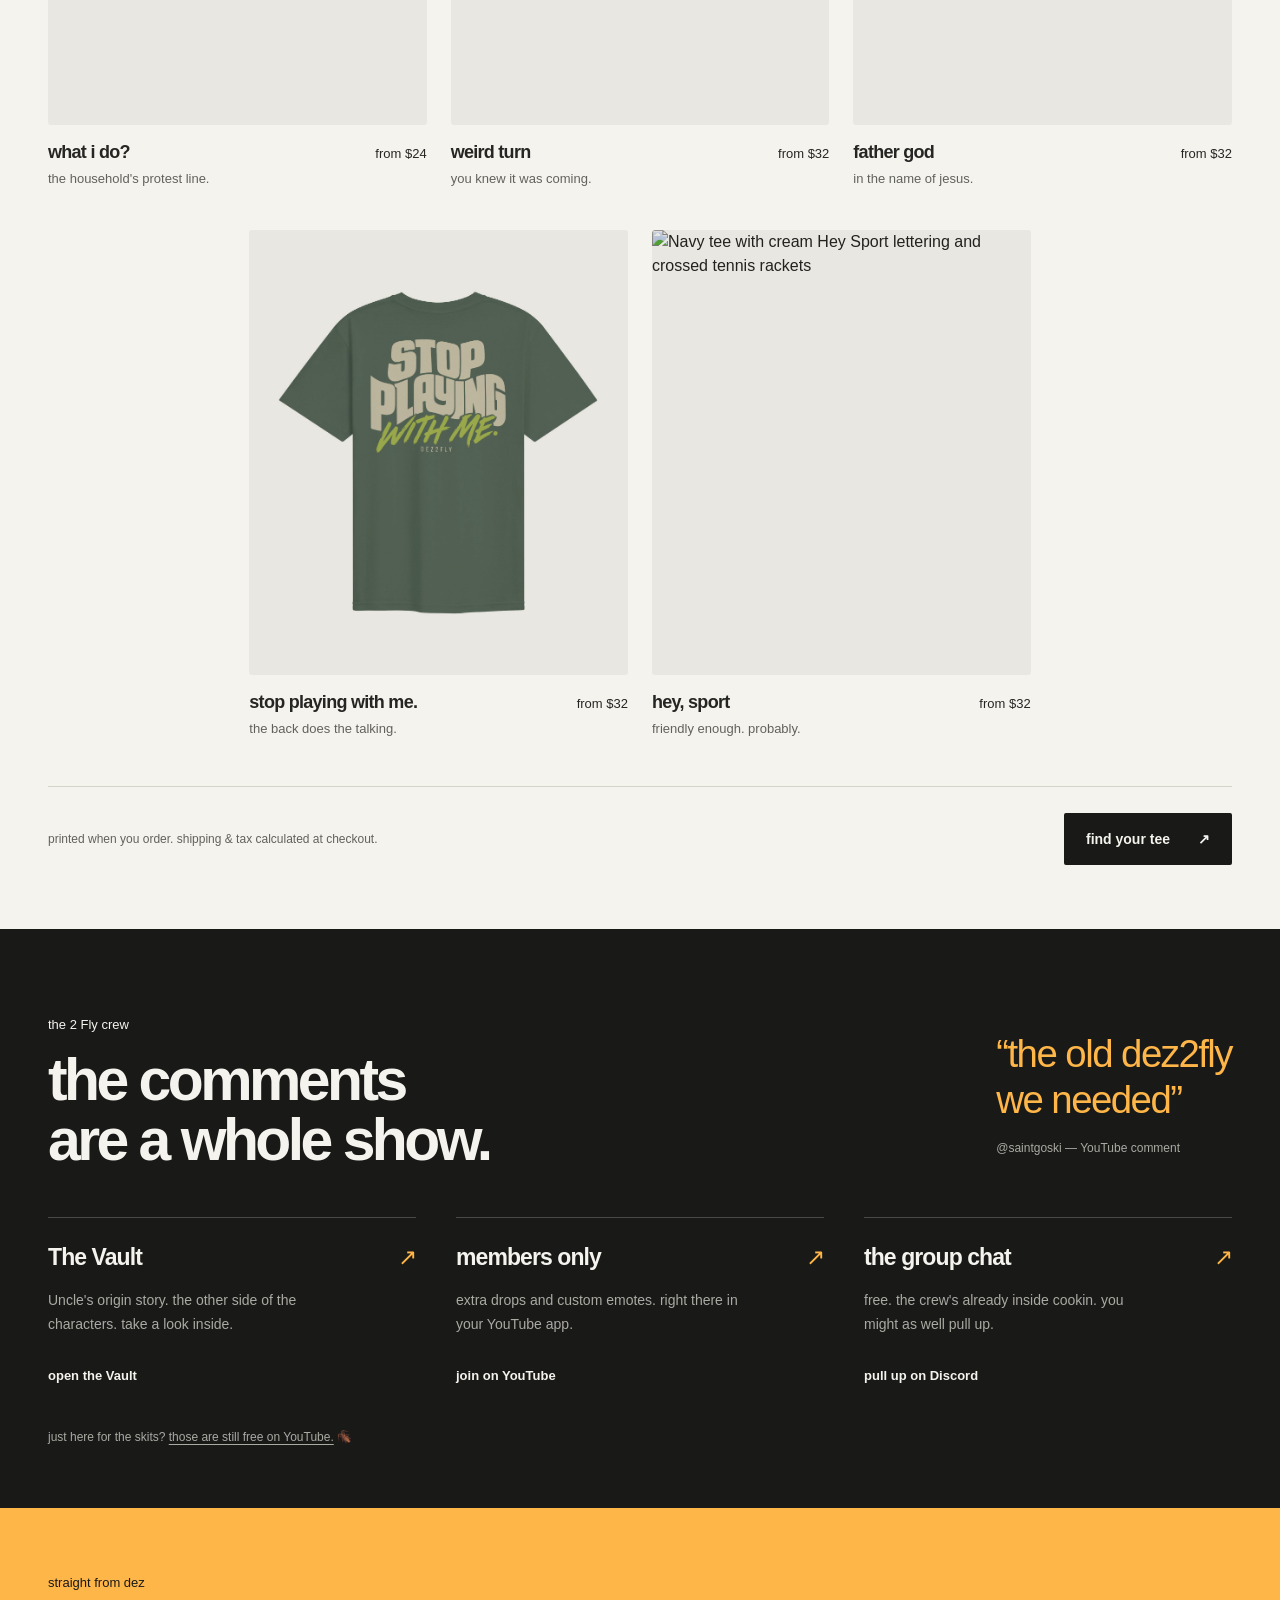
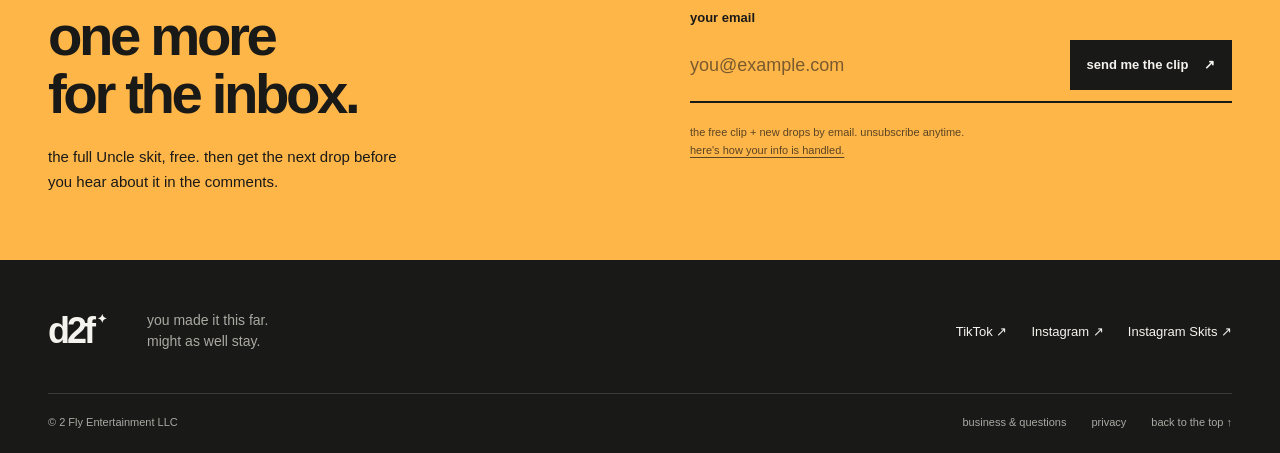
==== commit a8c8ae1e: "Redesign homepage around videos, shirts, and the crew" ====
--- a/index.html
+++ b/index.html
@@ -2,874 +2,99 @@
 <html lang="en">
 <head>
 <meta charset="utf-8">
-<title>Dez2fly — nonstop funny. 5.4M+ deep</title>
 <meta name="viewport" content="width=device-width, initial-scale=1, viewport-fit=cover">
-<meta name="theme-color" content="#0d0a1a">
-<meta name="description" content="the latest drop, the vault (18+), a personal video from uncle, the discord. everything, one page.">
-<meta property="og:title" content="Dez2fly — nonstop funny. 5.4M+ deep">
-<meta property="og:description" content="the latest drop, the vault (18+), a personal video from uncle, the discord. everything, one page.">
-<meta property="og:image" content="https://dez2fly.com/og.png">
+<title>Dez2fly — nonstop funny.</title>
+<meta name="theme-color" content="#191918">
+<meta name="description" content="Welcome to the weird turn. Watch Dez2fly's latest skits, shop the official shirts, and find your way into the crew.">
+<link rel="canonical" href="https://dez2fly.com/">
+<meta property="og:title" content="Dez2fly — nonstop funny.">
+<meta property="og:description" content="The skits. The shirts. The crew. Welcome to the weird turn.">
 <meta property="og:url" content="https://dez2fly.com/">
 <meta property="og:type" content="website">
+<meta property="og:image" content="https://i.ytimg.com/vi/XaYQyAQKSdo/maxresdefault.jpg">
 <meta name="twitter:card" content="summary_large_image">
-<meta name="twitter:image" content="https://dez2fly.com/og.png">
-<link rel="icon" type="image/svg+xml" href="/favicon.svg">
-<link rel="apple-touch-icon" href="/og.png">
+<meta name="twitter:image" content="https://i.ytimg.com/vi/XaYQyAQKSdo/maxresdefault.jpg">
+<link rel="icon" href="/favicon.svg" type="image/svg+xml">
+<link rel="preconnect" href="https://i.ytimg.com">
+<link rel="preconnect" href="https://imgproxy.fourthwall.dev">
+<link rel="stylesheet" href="/assets/home.css?v=20260910">
+<script defer src="/assets/home.js?v=20260910"></script>
 <script type="application/ld+json">
-{
-  "@context": "https://schema.org",
-  "@graph": [
-    {
-      "@type": "Person",
-      "@id": "https://dez2fly.com/#dez2fly",
-      "name": "Dez2fly",
-      "url": "https://dez2fly.com/",
-      "description": "Comedy creator. Skits, characters, and the 24/7 2FLY Network livestream.",
-      "sameAs": [
-        "https://www.youtube.com/@Dez2fly",
-        "https://www.youtube.com/@Dez2flyAnimated",
-        "https://www.tiktok.com/@dez2fly",
-        "https://www.instagram.com/dez2fly",
-        "https://www.instagram.com/dez2flyskits",
-        "https://www.patreon.com/Dez2fly",
-        "https://discord.gg/htTStDYfBN"
-      ]
-    },
-    {
-      "@type": "Organization",
-      "@id": "https://dez2fly.com/#org",
-      "name": "2 Fly Entertainment LLC",
-      "url": "https://dez2fly.com/",
-      "logo": "https://dez2fly.com/og.png",
-      "foundingDate": "2013",
-      "email": "2flyentllc@gmail.com",
-      "founder": { "@id": "https://dez2fly.com/#dez2fly" }
-    },
-    {
-      "@type": "WebSite",
-      "@id": "https://dez2fly.com/#site",
-      "url": "https://dez2fly.com/",
-      "name": "Dez2fly — dez2fly.com",
-      "publisher": { "@id": "https://dez2fly.com/#org" }
-    }
-  ]
-}
+{"@context":"https://schema.org","@graph":[{"@type":"Person","@id":"https://dez2fly.com/#dez2fly","name":"Dez2fly","url":"https://dez2fly.com/","description":"Comedy creator. Skits, characters, and the 2FLY Network.","sameAs":["https://www.youtube.com/@Dez2fly","https://www.youtube.com/@Dez2flyAnimated","https://www.tiktok.com/@dez2fly","https://www.instagram.com/dez2fly","https://www.instagram.com/dez2flyskits","https://www.patreon.com/Dez2fly","https://discord.gg/htTStDYfBN"]},{"@type":"Organization","@id":"https://dez2fly.com/#org","name":"2 Fly Entertainment LLC","url":"https://dez2fly.com/","email":"2flyentllc@gmail.com","founder":{"@id":"https://dez2fly.com/#dez2fly"}},{"@type":"WebSite","@id":"https://dez2fly.com/#site","url":"https://dez2fly.com/","name":"Dez2fly","publisher":{"@id":"https://dez2fly.com/#org"}}]}
 </script>
-<style>
-  :root{
-    --ground:#0d0a1a; --panel:#171226; --panel2:#1d1730; --edge:#2a2140;
-    --ink:#ede8ff; --mute:#8d81b8; --dim:#564a80;
-    --amber:#ffb648; --amber-deep:#e08d1d; --violet:#8f7bdc; --hot:#ff5d76;
-    --sans:"Avenir Next","Helvetica Neue",Helvetica,Arial,sans-serif;
-    --mono:"SF Mono",ui-monospace,Menlo,monospace;
-  }
-  *{box-sizing:border-box;margin:0;padding:0}
-  html,body{background:var(--ground);color:var(--ink);font-family:var(--sans);-webkit-text-size-adjust:100%}
-  body{min-height:100vh;min-height:100dvh;display:flex;flex-direction:column;align-items:center;
-       padding:0 18px calc(40px + env(safe-area-inset-bottom));position:relative;overflow-x:hidden}
-  body::before{content:"";position:fixed;inset:0;z-index:0;pointer-events:none;
-    background:
-      radial-gradient(ellipse 60% 40% at 50% -5%, rgba(143,123,220,.20), transparent 60%),
-      radial-gradient(ellipse 45% 30% at 85% 100%, rgba(255,182,72,.08), transparent 65%)}
-  .wrap{position:relative;z-index:1;width:100%;max-width:460px;display:flex;flex-direction:column;gap:12px}
-
-  /* drop banner */
-  #banner{position:relative;z-index:1;width:100vw;margin:0 -18px 22px;display:none;
-    background:linear-gradient(90deg,#2a1a08,#3a2408,#2a1a08);border-bottom:1px solid var(--amber-deep);
-    text-align:center;padding:10px 16px;text-decoration:none}
-  #banner span{font-family:var(--mono);font-size:11.5px;letter-spacing:.04em;color:var(--amber)}
-  #banner.on{display:block}
-
-  header{text-align:center;margin:34px 0 14px}
-  .tv{font-size:44px;line-height:1;filter:drop-shadow(0 0 18px rgba(255,182,72,.45));animation:flicker 4.5s ease-in-out infinite}
-  @keyframes flicker{0%,100%{opacity:1}92%{opacity:1}94%{opacity:.6}96%{opacity:1}}
-  h1{font-size:30px;font-weight:700;letter-spacing:.02em;margin-top:10px}
-  .tag{font-family:var(--mono);font-size:11px;letter-spacing:.28em;text-transform:uppercase;color:var(--mute);margin-top:6px}
-  .live{display:inline-flex;align-items:center;gap:7px;margin-top:12px;font-family:var(--mono);font-size:10.5px;
-        letter-spacing:.18em;color:var(--amber);border:1px solid rgba(255,182,72,.35);border-radius:999px;
-        padding:6px 14px;background:rgba(255,182,72,.06);text-transform:uppercase;text-decoration:none}
-  .live i{width:7px;height:7px;border-radius:50%;background:var(--amber);animation:pulse 2.2s ease-in-out infinite}
-  @keyframes pulse{0%,100%{opacity:1;box-shadow:0 0 0 0 rgba(255,182,72,.5)}50%{opacity:.5;box-shadow:0 0 0 6px rgba(255,182,72,0)}}
-
-  a.card{display:flex;align-items:center;gap:15px;background:var(--panel);border:1px solid var(--edge);
-    border-radius:14px;padding:17px 18px;text-decoration:none;color:var(--ink);
-    transition:transform .18s ease,border-color .18s ease,background .18s ease;min-height:64px}
-  a.card:hover,a.card:focus-visible{transform:translateY(-2px);border-color:var(--amber-deep);background:var(--panel2);outline:none}
-  a.card:active{transform:scale(.985)}
-  .ico{font-size:24px;width:42px;height:42px;display:grid;place-items:center;background:var(--panel2);
-       border:1px solid var(--edge);border-radius:11px;flex-shrink:0}
-  .tx b{display:block;font-size:15.5px;font-weight:600;letter-spacing:.01em}
-  .tx span{display:block;font-size:12.5px;color:var(--mute);margin-top:2px;line-height:1.35}
-  .go{margin-left:auto;color:var(--dim);font-size:18px;flex-shrink:0}
-
-  /* statement tees — actual Fourthwall back-print mockups */
-  a.card.merch-product{align-items:flex-start;gap:14px}
-  .merch-product .merch-photo{width:110px;height:auto;aspect-ratio:3/4;display:block;border-radius:10px;flex-shrink:0}
-  .merch-product .tx{min-width:0}
-  .merch-product .merch-label{font-family:var(--mono);font-size:10px;letter-spacing:.12em;color:var(--amber);margin:0 0 7px}
-  .merch-product .merch-price{color:var(--ink);font-weight:600;margin-top:9px}
-  .merch-product .merch-cta{color:var(--amber);font-size:14px;font-weight:700;margin-top:9px}
-
-  a.card.vault{background:linear-gradient(135deg,#241a3e,#1a1230);border-color:var(--amber-deep);position:relative;overflow:hidden}
-  a.card.vault::after{content:"";position:absolute;top:0;left:-80%;width:60%;height:100%;
-    background:linear-gradient(100deg,transparent,rgba(255,182,72,.13),transparent);
-    animation:sheen 3.8s ease-in-out infinite}
-  @keyframes sheen{0%,60%{left:-80%}100%{left:130%}}
-  a.card.vault .ico{background:rgba(255,182,72,.1);border-color:var(--amber-deep)}
-  .pill{font-family:var(--mono);font-size:9px;letter-spacing:.14em;color:var(--ground);background:var(--amber);
-        border-radius:999px;padding:3px 9px;font-weight:700;margin-left:8px;vertical-align:2px}
-
-  /* latest drop */
-  #latest{display:none;flex-direction:column;background:var(--panel);border:1px solid var(--edge);
-    border-radius:14px;overflow:hidden;text-decoration:none;color:var(--ink);
-    transition:transform .18s ease,border-color .18s ease}
-  #latest:hover{transform:translateY(-2px);border-color:var(--hot)}
-  #latest img{width:100%;aspect-ratio:16/9;object-fit:cover;display:block}
-  #latest .lmeta{display:flex;align-items:center;gap:10px;padding:12px 16px}
-  #latest .ltag{font-family:var(--mono);font-size:9px;letter-spacing:.16em;color:var(--ground);
-    background:var(--hot);border-radius:999px;padding:3px 9px;font-weight:700;flex-shrink:0}
-  #latest .ltitle{font-size:13.5px;font-weight:600;line-height:1.3;
-    display:-webkit-box;-webkit-line-clamp:2;-webkit-box-orient:vertical;overflow:hidden}
-
-  /* email form (shared by the inline card + the bottom sheet) */
-  .grab{background:var(--panel);border:1px solid var(--edge);border-radius:14px;padding:17px 18px;position:relative}
-  .grab .gh,#sheet .gh{display:flex;align-items:center;gap:15px;margin-bottom:12px}
-  .grab .tx b,#sheet .tx b{font-size:15.5px}
-  .grab form,#sheet form{display:flex;gap:8px}
-  .grab input[type=email],#sheet input[type=email]{flex:1;background:var(--panel2);border:1px solid var(--edge);border-radius:10px;
-    color:var(--ink);font:inherit;font-size:16px;padding:12px 14px;min-width:0}
-  .grab input[type=email]:focus,#sheet input[type=email]:focus{outline:none;border-color:var(--amber-deep)}
-  .grab input[type=email]::placeholder,#sheet input[type=email]::placeholder{color:var(--dim)}
-  .grab button,#sheet button[type=submit]{background:var(--amber);color:var(--ground);border:none;border-radius:10px;font:inherit;
-    font-weight:700;font-size:14px;padding:12px 18px;cursor:pointer;white-space:nowrap;transition:transform .15s}
-  .grab button:active,#sheet button[type=submit]:active{transform:scale(.96)}
-  .grab .hp,#sheet .hp{position:absolute;left:-9999px;opacity:0;height:0;width:0}
-  .grab .msg,#sheet .msg{font-size:12.5px;margin-top:10px;display:none}
-  .grab .msg.ok,#sheet .msg.ok{color:#7fc98a;display:block}
-  .grab .msg.err,#sheet .msg.err{color:var(--hot);display:block}
-
-  /* typo-suggest ("did you mean …@gmail.com?") */
-  .sug{display:none;font-size:12.5px;color:var(--mute);margin-top:9px;cursor:pointer}
-  .sug.on{display:block}
-  .sug b{color:var(--amber);font-weight:600;text-decoration:underline}
-
-  /* bottom-sheet capture */
-  #sheetbg{position:fixed;inset:0;z-index:11;background:rgba(6,4,14,.62);opacity:0;pointer-events:none;transition:opacity .3s ease}
-  #sheetbg.on{opacity:1;pointer-events:auto}
-  #sheet{position:fixed;left:50%;bottom:0;z-index:12;width:100%;max-width:460px;
-    transform:translate(-50%,105%);background:var(--panel);border:1px solid var(--edge);border-bottom:none;
-    border-radius:18px 18px 0 0;padding:12px 18px calc(20px + env(safe-area-inset-bottom));
-    box-shadow:0 -14px 44px rgba(0,0,0,.55);transition:transform .34s cubic-bezier(.32,.72,.35,1)}
-  #sheet.on{transform:translate(-50%,0)}
-  #sheet .shhandle{width:44px;height:4px;border-radius:999px;background:var(--dim);opacity:.55;margin:0 auto 14px}
-  #shx{position:absolute;top:8px;right:10px;background:none;border:none;color:var(--mute);font-size:15px;line-height:1;padding:9px;cursor:pointer}
-  @media (prefers-reduced-motion: reduce){#sheet,#sheetbg{transition:none}}
-
-  /* live stats */
-  .statline{display:none;font-family:var(--mono);font-size:11px;color:var(--amber);margin-top:4px;letter-spacing:.02em}
-
-  /* crew quotes */
-  .quotes{background:var(--panel);border:1px solid var(--edge);border-radius:14px;padding:15px 16px}
-  .qlbl{font-family:var(--mono);font-size:10px;letter-spacing:.22em;text-transform:uppercase;color:var(--dim);margin-bottom:10px}
-  .q{padding:8px 0;border-top:1px solid var(--edge);font-size:13.5px;line-height:1.45}
-  .q:first-of-type{border-top:none;padding-top:0}
-  .qa{display:block;font-family:var(--mono);font-size:10px;color:var(--dim);margin-top:3px}
-  .qa b{color:var(--amber);font-weight:600}
-
-  /* the roach 🪳 */
-  #roach{position:fixed;bottom:8px;left:-60px;z-index:8;font-size:26px;cursor:pointer;user-select:none;
-    filter:drop-shadow(0 2px 4px rgba(0,0,0,.5));display:none;transform:scaleX(-1)}
-  #roach.run{display:block;animation:skitter 7s linear forwards}
-  @keyframes skitter{
-    0%{left:-60px;transform:scaleX(-1) rotate(0deg)}
-    12%{transform:scaleX(-1) rotate(-8deg)}
-    24%{transform:scaleX(-1) rotate(6deg)}
-    40%{left:44vw;transform:scaleX(-1) rotate(-6deg)}
-    48%{left:43vw;transform:scaleX(-1) rotate(10deg)}
-    60%{left:46vw;transform:scaleX(-1) rotate(-4deg)}
-    100%{left:105vw;transform:scaleX(-1) rotate(0deg)}
-  }
-  @media (prefers-reduced-motion: reduce){#roach{display:none !important}}
-
-  /* social-proof toasts */
-  #toasts{position:fixed;left:14px;bottom:calc(14px + env(safe-area-inset-bottom));z-index:9;
-    display:flex;flex-direction:column;gap:8px;max-width:min(320px,86vw);pointer-events:none}
-  .toast{display:flex;align-items:center;gap:11px;background:var(--panel2);border:1px solid var(--edge);
-    border-left:3px solid var(--amber);border-radius:12px;padding:11px 15px;text-decoration:none;
-    color:var(--ink);font-size:12.5px;line-height:1.35;box-shadow:0 8px 28px rgba(0,0,0,.5);
-    pointer-events:auto;cursor:pointer;opacity:0;transform:translateY(10px);
-    transition:opacity .35s ease,transform .35s ease}
-  .toast.show{opacity:1;transform:none}
-  .toast .te{font-size:19px;flex-shrink:0}
-  .toast b{color:var(--amber);font-weight:700}
-
-  .sect{font-family:var(--mono);font-size:10px;letter-spacing:.3em;text-transform:uppercase;color:var(--dim);
-        text-align:center;margin:14px 0 2px}
-  .socials{display:flex;gap:10px;justify-content:center}
-  .socials a{display:grid;place-items:center;width:52px;height:52px;background:var(--panel);border:1px solid var(--edge);
-     border-radius:13px;font-size:22px;text-decoration:none;transition:transform .18s,border-color .18s}
-  .socials a:hover{transform:translateY(-2px);border-color:var(--violet)}
-  footer{margin-top:26px;text-align:center;font-family:var(--mono);font-size:10px;letter-spacing:.12em;color:var(--dim);line-height:1.9}
-  footer a{color:var(--mute)}
-  @media (prefers-reduced-motion: reduce){.tv,.live i,a.card.vault::after{animation:none}}
-</style>
 </head>
 <body>
-<a id="banner" href="/vault.html">
-  <span>💀 new uncle skit: origin pt 2 — in the vault. $5 gets you in →</span>
-</a>
-<div class="wrap">
-  <header>
-    <div class="tv">📺</div>
-    <h1>Dez2fly</h1>
-    <div class="tag">nonstop funny · 5.4M+ across the internet</div>
-    <a class="live" href="https://www.youtube.com/@Dez2fly/live?utm_source=biolink&utm_medium=link&utm_campaign=stream"><i></i>2FLY network — live 24/7</a>
-  </header>
-
-  <a id="latest" href="#">
-    <img id="lthumb" alt="Latest video thumbnail" fetchpriority="high">
-    <div class="lmeta"><span class="ltag">LATEST DROP</span><span class="ltitle" id="ltitle"></span></div>
-  </a>
-
-  <div class="grab" id="grab">
-    <div class="gh">
-      <span class="ico">🔓</span>
-      <span class="tx"><b>one of my characters went too far for youtube</b>
-      <span id="grabbody">the full uncle skit — free, straight to your inbox. then every drop first.</span>
-      <span class="statline" id="st-list"></span></span>
-    </div>
-    <form id="grabform" novalidate>
-      <input class="hp" type="text" name="website" tabindex="-1" autocomplete="off">
-      <input type="email" id="gemail" placeholder="your email" autocomplete="email" enterkeyhint="go" autocapitalize="off" autocorrect="off" spellcheck="false" required>
-      <button type="submit" id="gbtn">send me the clip</button>
-    </form>
-    <div class="sug" id="gsug"></div>
-    <div class="statline" id="st-grab" style="margin-top:9px"></div>
-    <div class="msg" id="gmsg"></div>
-    <div style="font-family:var(--mono);font-size:10px;color:var(--dim);margin-top:8px">instant delivery · out in one tap, anytime</div>
-  </div>
-
-  <a class="card vault" href="https://www.youtube.com/@Dez2fly?sub_confirmation=1">
-    <span class="ico">▶️</span>
-    <span class="tx"><b>YouTube — Main Channel <span class="pill">START HERE</span></b>
-    <span>the skits, the weird turns, the 24/7 network. where it all lives.</span>
-    <span class="statline" id="st-yt"></span></span>
-    <span class="go">→</span>
-  </a>
-
-  <a class="card merch-product" id="stopplayingcard" href="https://dez2fly-shop.fourthwall.com/products/stop-playing-with-me-back-print-tee?utm_source=biolink&utm_medium=link&utm_campaign=stopplaying_drop">
-    <img class="merch-photo" src="/assets/stop-playing-back.jpg" width="1536" height="2048" loading="lazy" decoding="async" alt="Blue Spruce tee with the cream and lime STOP PLAYING WITH ME back print">
-    <span class="tx"><span class="merch-label">OUT NOW</span>
-    <b>STOP PLAYING WITH ME.</b>
-    <span>blank front. the back does the talking. heavyweight, garment-dyed cotton in Blue Spruce.</span>
-    <span class="merch-price">$32 launch price <span style="font-family:var(--mono);font-size:10px;color:var(--dim)">· $38 after the first run</span></span>
-    <span>2XL–4XL: $34–$38. shipping &amp; tax at checkout.</span>
-    <span id="sp-run" style="font-family:var(--mono);font-size:10px;color:var(--amber);margin-top:4px">first run closes Sun Sept 21, 11:59pm CT · <span id="sp-cd">--d --h --m</span> left</span>
-    <span class="merch-cta">shop the tee <span style="display:inline;color:inherit" aria-hidden="true">→</span></span></span>
-  </a>
-
-  <a class="card" id="merchcard" href="https://dez2fly-shop.fourthwall.com/products/what-i-do-tee?utm_source=biolink&utm_medium=link&utm_campaign=whatido_drop">
-    <span class="ico">👕</span>
-    <span class="tx"><b>WHAT I DO? — the tee <span class="pill">$24</span></b>
-    <span>the household's protest line, finally on a shirt. same heavyweight garment-dyed cotton, the basic one. printed to order, ships from the US. $24 · free shipping over $75.</span>
-    <span style="font-family:var(--mono);font-size:10px;color:var(--dim);margin-top:4px">code <span style="display:inline;color:var(--amber)">WHATIDO10</span> = 10% off · first run</span></span>
-    <span class="go">→</span>
-  </a>
-
-  <a class="card merch-product" id="weirdturncard" href="https://dez2fly-shop.fourthwall.com/products/weird-turn-back-print-tee?utm_source=biolink&amp;utm_medium=link&amp;utm_campaign=weirdturn_drop">
-    <img class="merch-photo" src="https://imgproxy.fourthwall.dev/v7tsexezH61YdAIt2athwO5XlZIHl5MdM_4iO_UeJwA/w:1920/sm:1/enc/H4dnQiW6F8yDl1Jb/czuM3IK3fbHiJxTD/fS3NVztZUPFd0sK6/qm_PMJLo4D2eG6XC/pBk6KAiYgcieUq3q/sJsjW7lhvOQIS4sm/GoqtcrU9dTb0_-D6/pgQIptx_WgS8jQ3v/MXebKzIj7aYh6Nzb/gwbPJEYDNNIyayKu/-oV24P_F6UcrNRRS/UwZoeymSmfApvgbu/KNyIHpuGHc8tvXS3/-cCteoOxvn0X2kUw/YERuQxgWZ10.jpg" width="330" height="440" loading="lazy" decoding="async" alt="Graphite tee with the Weird Turn back print">
-    <span class="tx"><span class="merch-label">OUT NOW</span>
-    <b>weird turn — the tee</b>
-    <span>blank front. back print on a heavyweight Comfort Colors tee in Graphite.</span>
-    <span class="merch-price">from $32</span>
-    <span>shipping &amp; tax at checkout.</span>
-    <span class="merch-cta">shop the tee <span style="display:inline;color:inherit" aria-hidden="true">→</span></span></span>
-  </a>
-
-  <a class="card merch-product" id="fathergodcard" href="https://dez2fly-shop.fourthwall.com/products/father-god-in-the-name-of-jesus-tee?utm_source=biolink&amp;utm_medium=link&amp;utm_campaign=fathergod_drop">
-    <img class="merch-photo" src="https://imgproxy.fourthwall.dev/O1mwkE5QjInyjfXjcb4nDHUAhvISmAbLuYm88HXyzmk/w:1920/sm:1/enc/K8_dBP1oThJFEqOU/K2CcYTnustVLUErO/YgLqD3phK2bG3hzw/itwCS-feOyNbx_Be/Nh-jG6Ii1CvAaDdt/Vuff2Px38IqeavR0/iAbHi8jkDKUGYoOu/AytXx5f7aj6rRq31/pCcve6gV_XRWH9oM/wKDtbT-9XRNHz4Rv/jiUoqmiI06KiN7pA/hhU7yIDJMJ1iKnGD/ereGfve90-xv-HXz/nGgXZxRy3Ax31i0N/EQizMYrIguA.jpg" width="330" height="440" loading="lazy" decoding="async" alt="Ivory tee with the burgundy Father God, in the Name of Jesus back print">
-    <span class="tx"><span class="merch-label">OUT NOW</span>
-    <b>father god, in the name of jesus — the tee</b>
-    <span>blank front. burgundy back print on an ivory Comfort Colors tee.</span>
-    <span class="merch-price">from $32</span>
-    <span>shipping &amp; tax at checkout.</span>
-    <span class="merch-cta">shop the tee <span style="display:inline;color:inherit" aria-hidden="true">→</span></span></span>
-  </a>
-
-  <a class="card merch-product" id="heysportcard" href="https://dez2fly-shop.fourthwall.com/products/hey-sport-back-print-tee?utm_source=biolink&amp;utm_medium=link&amp;utm_campaign=heysport_drop">
-    <img class="merch-photo" src="https://imgproxy.fourthwall.dev/VuRsaQHcsQc5TvpTs8Mkr1bKDYRKZFOH13XwiMtzYvI/w:1920/sm:1/enc/1ukOoaA9X5aZje8x/AyVcdwI8nSN9cWUC/XzeYzTZz8FcAs6qA/5rdqb-NspXc3Rvb8/FiR_55XnRzdyX3-W/QWfbxV-RwGlwhTRF/2SjT5YFqCn5NDzta/X5X2-il3Jbc_z-Of/PVqsz0e0rf-ZWb5c/IscW9kZQV7Ymp_-F/qzjwXbK8igf1Z5qu/PB7GwMHKL4CvSIsU/BENbxmQM5QvkX8MR/cN1w2OwAdd9e6lMp/-wD_cmDiojI.jpg" width="330" height="440" loading="lazy" decoding="async" alt="True Navy tee with the cream and olive Hey Sport back print">
-    <span class="tx"><span class="merch-label">OUT NOW</span>
-    <b>hey sport — the tee</b>
-    <span>blank front. cream and olive back print on a Comfort Colors tee in True Navy.</span>
-    <span class="merch-price">from $32</span>
-    <span>shipping &amp; tax at checkout.</span>
-    <span class="merch-cta">shop the tee <span style="display:inline;color:inherit" aria-hidden="true">→</span></span></span>
-  </a>
-
-  <a class="card" id="vaultcard" href="/vault.html">
-    <span class="ico">💀</span>
-    <span class="tx"><b>The Vault — uncut side 🔞</b>
-    <span>Uncle Origin Pt 2 out now. free taste inside. no rails 🪳</span>
-    <span class="statline" id="st-vault"></span>
-    <span style="font-family:var(--mono);font-size:10px;color:var(--dim);margin-top:4px">"the old dez2fly we needed" — <span style="display:inline;color:var(--amber)">@saintgoski</span> · youtube comment · 32 likes</span></span>
-    <span class="go">→</span>
-  </a>
-
-  <a class="card" id="ytmemcard" href="https://www.youtube.com/@Dez2fly/join">
-    <span class="ico">🏅</span>
-    <span class="tx"><b>YouTube Memberships — the clean lane</b>
-    <span>members-only drops (the youtube-safe cuts) + custom emotes in chat & the 24/7 stream. never leave the app.</span>
-    <span class="statline" id="st-ytm"></span></span>
-    <span class="go">→</span>
-  </a>
-
-  <!-- ON HOLD 2026-08-27 (Dez): $49 personal-video product paused — never actively promoted, 0 sales.
-       To bring back: delete this comment wrapper, re-add video.html to sitemap.xml, remove the
-       noindex meta from video.html. The page itself is untouched and still live at /video.html. -->
-  <!--
-  <a class="card" id="videocard" href="/video.html">
-    <span class="ico">🎥</span>
-    <span class="tx"><b>A personal video — from me or any character 🎥</b>
-    <span>birthdays. roasts. revenge. clean or unhinged — your call. launch price $49 — locks at $75 at 100 bookings · tiers from $19 🪳</span>
-    <span>doesn't hit? redo or refund. one dm, done.</span>
-    <span>booked this week = delivered inside 14 business days. that's what the weekly slots protect.</span>
-    <span class="statline" id="st-slots"></span></span>
-    <span class="go">→</span>
-  </a>
-  -->
-
-  <div class="quotes" id="crew">
-    <div class="qlbl">what the crew says 🪳</div>
-    <div class="q">"Will there finally be a comeback arc for Julius??"<span class="qa"><b>@BeatboxinCam_YT</b> · youtube · 238 likes</span></div>
-    <div class="q">"Julius became Homelander"<span class="qa"><b>@King-j6y</b> · youtube · 145 likes</span></div>
-    <div class="q">"dez always in a diff crib 😭😭😭"<span class="qa"><b>@silenced-z6s</b> · youtube · 118 likes</span></div>
-    <div class="q">"the old dez2fly we needed"<span class="qa"><b>@saintgoski</b> · youtube · 32 likes</span></div>
-  </div>
-
-  <a class="card" href="https://discord.gg/htTStDYfBN">
-    <span class="ico">🪳</span>
-    <span class="tx"><b>2 Fly Network — Discord</b>
-    <span>free. the crew's already inside cookin.</span>
-    <span class="statline" id="st-dc"></span></span>
-    <span class="go">→</span>
-  </a>
-
-  <a class="card" href="https://www.youtube.com/@Dez2flyAnimated?sub_confirmation=1">
-    <span class="ico">🎨</span>
-    <span class="tx"><b>Dez2fly Animated</b>
-    <span>the animated universe. same chaos, new dimension.</span></span>
-    <span class="go">→</span>
-  </a>
-
-  <div class="sect">everywhere else</div>
-  <div class="socials">
-    <a href="https://www.tiktok.com/@dez2fly" aria-label="TikTok">🎵</a>
-    <a href="https://www.instagram.com/dez2fly" aria-label="Instagram">📸</a>
-    <a href="https://www.instagram.com/dez2flyskits" aria-label="Instagram Skits">🎬</a>
-  </div>
-
-  <footer>questions? <a href="mailto:2flyentllc@gmail.com">2flyentllc@gmail.com</a> — a real human (me) reads these 🪳 · <a href="/privacy.html">privacy</a><br>SECURE CHECKOUT VIA STRIPE ✦ © 2 FLY ENTERTAINMENT LLC ✦ EST. 2013</footer>
+<a class="skip" href="#main">skip to content</a>
+<header class="site-nav"><div class="container nav-inner">
+<a class="brand" href="/" aria-label="Dez2fly home">d2f<span aria-hidden="true">✦</span></a><span class="nav-note">the official home of Dez2fly</span>
+<nav aria-label="Main navigation"><a href="#watch">watch</a><a href="#shop">shop</a><a href="#crew">the crew</a></nav>
+</div></header>
+<main class="wrap" id="main">
+<section class="stage" id="watch" aria-label="Watch Dez2fly"><div class="container">
+<div class="masthead"><h1>DEZ2FLY</h1><span class="signature">nonstop<br>funny.</span></div>
+<div class="hero">
+<div class="episode">
+<a class="video-link" id="latest" href="https://www.youtube.com/watch?v=XaYQyAQKSdo" aria-label="Play the latest Dez2fly video">
+<img id="lthumb" src="https://i.ytimg.com/vi/XaYQyAQKSdo/maxresdefault.jpg" width="1280" height="720" alt="Dez holding a controller in When GTA 6 Ruins Your Life" fetchpriority="high">
+<span class="play-button" aria-hidden="true"><svg viewBox="0 0 24 24"><path d="M8 4v16l13-8z"/></svg></span><span class="video-label">watch the latest</span></a>
+<div class="episode-caption"><span id="ltitle">When GTA 6 Ruins Your Life… | Weird Turn</span><a id="video-open" href="https://www.youtube.com/watch?v=XaYQyAQKSdo" aria-label="Open the latest video on YouTube">YouTube ↗</a></div>
 </div>
-
-<div id="toasts" aria-live="polite"></div>
-<div id="roach" title="?">🪳</div>
-
-<div id="sheetbg" aria-hidden="true"></div>
-<div id="sheet" role="dialog" aria-modal="true" aria-labelledby="shtitle" aria-hidden="true">
-  <button id="shx" type="button" aria-label="close">✕</button>
-  <div class="shhandle" aria-hidden="true"></div>
-  <div class="gh">
-    <span class="ico">🔓</span>
-    <span class="tx"><b id="shtitle">one of my characters went too far for youtube</b>
-    <span id="shbody">uncle, uncut — instant, in your inbox. then every drop first.</span></span>
-  </div>
-  <form id="shform" novalidate>
-    <input class="hp" type="text" name="website" tabindex="-1" autocomplete="off">
-    <input type="email" id="shemail" placeholder="your email" autocomplete="email" enterkeyhint="go" autocapitalize="off" autocorrect="off" spellcheck="false" required>
-    <button type="submit" id="shbtn">send me the clip</button>
-  </form>
-  <div class="sug" id="shsug"></div>
-  <div class="msg" id="shmsg"></div>
-  <div style="font-family:var(--mono);font-size:10px;color:var(--dim);margin-top:8px">instant delivery · out in one tap, anytime</div>
+<div class="hero-copy"><h2>welcome to <br>the weird turn.</h2><p>the skits. the characters. <br>the part you had to replay.</p><div class="hero-actions"><a class="button amber" href="#latest">watch the latest <span aria-hidden="true">▶</span></a><a class="text-link" href="#shop">shop the shirts <span aria-hidden="true">↗</span></a></div><span id="st-yt" class="statline"></span></div>
 </div>
-
-<script type="text/javascript">
-(function(c,l,a,r,i,t,y){
-    c[a]=c[a]||function(){(c[a].q=c[a].q||[]).push(arguments)};
-    t=l.createElement(r);t.async=1;t.src="https://www.clarity.ms/tag/"+i;
-    y=l.getElementsByTagName(r)[0];y.parentNode.insertBefore(t,y);
-})(window, document, "clarity", "script", "xmwqq5ne67");
-</script>
+<div class="channel-links" aria-label="More Dez2fly videos">
+<a href="https://www.youtube.com/@Dez2fly?sub_confirmation=1" data-track="youtube-main-channel"><span>the main channel</span><b>Dez2fly <span aria-hidden="true">↗</span></b></a>
+<a class="live" href="https://www.youtube.com/@Dez2fly/live?utm_source=biolink&amp;utm_medium=link&amp;utm_campaign=stream" data-track="live-network"><span><i aria-hidden="true"></i>the 24/7 network</span><b>leave it on. <span aria-hidden="true">↗</span></b></a>
+<a href="https://www.youtube.com/@Dez2flyAnimated?sub_confirmation=1" data-track="dez2fly-animated"><span>same chaos. new dimension.</span><b>Dez2fly Animated <span aria-hidden="true">↗</span></b></a>
+</div></div></section>
+<section class="shop-section" id="shop" aria-labelledby="shop-title"><div class="container">
+<div class="section-heading"><div><p class="section-intro">the official shirts</p><h2 id="shop-title">you know the lines.</h2></div><a class="text-link" href="https://dez2fly-shop.fourthwall.com/?utm_source=biolink&amp;utm_medium=link&amp;utm_campaign=collection" data-track="shop-all">view the whole shop <span aria-hidden="true">↗</span></a></div>
+<div class="collection-note"><p>blank fronts. loud backs. <br>wear the line. let them figure it out.</p><p>heavyweight cotton. made to order.<br>sizes, colors &amp; final pricing on Fourthwall.</p></div>
+<div class="product-grid">
+<a class="product" id="merchcard" href="https://dez2fly-shop.fourthwall.com/products/what-i-do-tee?utm_source=biolink&amp;utm_medium=link&amp;utm_campaign=whatido_drop">
+<div class="product-image"><img src="https://imgproxy.fourthwall.dev/c1qgEeyPajSvFHg2CFIFnZ7QklZ9YR6C98FexST0viA/w:1200/sm:1/enc/oIyDi9QjDEzfA4FD/cokSve98S1FxKLU_/VkmMFQYlcAFIwiPZ/D-BcWDF3WxVsaMtd/Op3jOxYsrvOQtQA-/7wcJA16c8iTHph7y/OxzP-bqYqbl_r2Xz/NPkY7YyyJ8il3Bpg/mFSx7uPz7lNnB_c4/ysEeGRpVUO85ajo1/cKff70JfedF3y1qf/lXmekpuUdhs9e1CJ/xrnxaX5RABuLu8-H/G6LNcreknT_byvvJ/KIHfjOEpSt8.png" width="1200" height="1600" loading="lazy" decoding="async" alt="What I Do? tee with the updated bold cream back print"><span class="product-action" aria-hidden="true">shop this tee ↗</span></div>
+<div class="product-info"><h3>what i do?</h3><span>from $24</span></div><p>the household's protest line.</p></a>
+<a class="product" id="weirdturncard" href="https://dez2fly-shop.fourthwall.com/products/weird-turn-back-print-tee?utm_source=biolink&amp;utm_medium=link&amp;utm_campaign=weirdturn_drop">
+<div class="product-image"><img src="https://imgproxy.fourthwall.dev/v7tsexezH61YdAIt2athwO5XlZIHl5MdM_4iO_UeJwA/w:1920/sm:1/enc/H4dnQiW6F8yDl1Jb/czuM3IK3fbHiJxTD/fS3NVztZUPFd0sK6/qm_PMJLo4D2eG6XC/pBk6KAiYgcieUq3q/sJsjW7lhvOQIS4sm/GoqtcrU9dTb0_-D6/pgQIptx_WgS8jQ3v/MXebKzIj7aYh6Nzb/gwbPJEYDNNIyayKu/-oV24P_F6UcrNRRS/UwZoeymSmfApvgbu/KNyIHpuGHc8tvXS3/-cCteoOxvn0X2kUw/YERuQxgWZ10.jpg" width="1200" height="1600" loading="lazy" decoding="async" alt="Graphite tee with oversized cream Weird Turn lettering"><span class="product-action" aria-hidden="true">shop this tee ↗</span></div>
+<div class="product-info"><h3>weird turn</h3><span>from $32</span></div><p>you knew it was coming.</p></a>
+<a class="product" id="fathergodcard" href="https://dez2fly-shop.fourthwall.com/products/father-god-in-the-name-of-jesus-tee?utm_source=biolink&amp;utm_medium=link&amp;utm_campaign=fathergod_drop">
+<div class="product-image"><img src="https://imgproxy.fourthwall.dev/O1mwkE5QjInyjfXjcb4nDHUAhvISmAbLuYm88HXyzmk/w:1920/sm:1/enc/K8_dBP1oThJFEqOU/K2CcYTnustVLUErO/YgLqD3phK2bG3hzw/itwCS-feOyNbx_Be/Nh-jG6Ii1CvAaDdt/Vuff2Px38IqeavR0/iAbHi8jkDKUGYoOu/AytXx5f7aj6rRq31/pCcve6gV_XRWH9oM/wKDtbT-9XRNHz4Rv/jiUoqmiI06KiN7pA/hhU7yIDJMJ1iKnGD/ereGfve90-xv-HXz/nGgXZxRy3Ax31i0N/EQizMYrIguA.jpg" width="1200" height="1600" loading="lazy" decoding="async" alt="Ivory tee with burgundy Father God, in the Name of Jesus back lettering"><span class="product-action" aria-hidden="true">shop this tee ↗</span></div>
+<div class="product-info"><h3>father god</h3><span>from $32</span></div><p>in the name of jesus.</p></a>
+<a class="product" id="stopplayingcard" href="https://dez2fly-shop.fourthwall.com/products/stop-playing-with-me-back-print-tee?utm_source=biolink&amp;utm_medium=link&amp;utm_campaign=stopplaying_drop">
+<div class="product-image"><img src="/assets/stop-playing-back.jpg" width="1200" height="1600" loading="lazy" decoding="async" alt="Blue Spruce tee with the cream and lime Stop Playing With Me back print"><span class="product-action" aria-hidden="true">shop this tee ↗</span></div>
+<div class="product-info"><h3>stop playing with me.</h3><span>from $32</span></div><p>the back does the talking.</p></a>
+<a class="product" id="heysportcard" href="https://dez2fly-shop.fourthwall.com/products/hey-sport-back-print-tee?utm_source=biolink&amp;utm_medium=link&amp;utm_campaign=heysport_drop">
+<div class="product-image"><img src="https://imgproxy.fourthwall.dev/VuRsaQHcsQc5TvpTs8Mkr1bKDYRKZFOH13XwiMtzYvI/w:1920/sm:1/enc/1ukOoaA9X5aZje8x/AyVcdwI8nSN9cWUC/XzeYzTZz8FcAs6qA/5rdqb-NspXc3Rvb8/FiR_55XnRzdyX3-W/QWfbxV-RwGlwhTRF/2SjT5YFqCn5NDzta/X5X2-il3Jbc_z-Of/PVqsz0e0rf-ZWb5c/IscW9kZQV7Ymp_-F/qzjwXbK8igf1Z5qu/PB7GwMHKL4CvSIsU/BENbxmQM5QvkX8MR/cN1w2OwAdd9e6lMp/-wD_cmDiojI.jpg" width="1200" height="1600" loading="lazy" decoding="async" alt="Navy tee with cream Hey Sport lettering and crossed tennis rackets"><span class="product-action" aria-hidden="true">shop this tee ↗</span></div>
+<div class="product-info"><h3>hey, sport</h3><span>from $32</span></div><p>friendly enough. probably.</p></a>
+</div>
+<div class="shop-footer"><p>printed when you order. shipping &amp; tax calculated at checkout.</p><a href="https://dez2fly-shop.fourthwall.com/?utm_source=biolink&amp;utm_medium=link&amp;utm_campaign=collection" class="button dark" data-track="shop-bottom">find your tee <span aria-hidden="true">↗</span></a></div>
+</div></section>
+<section class="crew-section" id="crew" aria-labelledby="crew-title"><div class="container">
+<div class="crew-heading"><div><p class="section-intro">the 2 Fly crew</p><h2 id="crew-title">the comments<br>are a whole show.</h2></div><blockquote>“the old dez2fly <br>we needed”<cite>@saintgoski — YouTube comment</cite></blockquote></div>
+<div class="crew-doors">
+<a class="crew-door" id="vaultcard" href="/vault.html"><span class="door-name">The Vault <span aria-hidden="true">↗</span></span><p>Uncle's origin story. the other side of the characters. take a look inside.</p><span class="statline" id="st-vault"></span><span class="door-cta">open the Vault</span></a>
+<a class="crew-door" id="ytmemcard" href="https://www.youtube.com/@Dez2fly/join"><span class="door-name">members only <span aria-hidden="true">↗</span></span><p>extra drops and custom emotes. right there in your YouTube app.</p><span class="statline" id="st-ytm"></span><span class="door-cta">join on YouTube</span></a>
+<a class="crew-door" id="discordcard" href="https://discord.gg/htTStDYfBN"><span class="door-name">the group chat <span aria-hidden="true">↗</span></span><p>free. the crew's already inside cookin. you might as well pull up.</p><span class="statline" id="st-dc"></span><span class="door-cta">pull up on Discord</span></a>
+</div><p class="crew-aside">just here for the skits? <a href="https://www.youtube.com/@Dez2fly">those are still free on YouTube.</a> 🪳</p>
+</div></section>
+<section class="signup-section" id="grab" aria-labelledby="signup-title"><div class="container signup-layout">
+<div><p class="section-intro">straight from dez</p><h2 id="signup-title">one more <br>for the inbox.</h2><p id="grabbody">the full Uncle skit, free. then get the next drop before you hear about it in the comments.</p><span class="statline" id="st-list"></span></div>
+<div class="signup-box"><form id="grabform" novalidate>
+<div class="hp-wrap" aria-hidden="true"><label for="website">leave this empty</label><input id="website" class="hp" name="website" type="text" tabindex="-1" autocomplete="off"></div>
+<label for="gemail">your email</label><div class="signup-controls"><input id="gemail" name="email" type="email" placeholder="you@example.com" autocomplete="email" autocapitalize="off" spellcheck="false" required aria-describedby="gmsg gsug"><button id="gbtn" type="submit">send me the clip <span aria-hidden="true">↗</span></button></div>
+<button class="sug" type="button" id="gsug"></button></form>
+<div class="msg" id="gmsg" role="status" aria-live="polite"></div>
+<p class="signup-fine">the free clip + new drops by email. unsubscribe anytime.<br><a href="/privacy.html">here's how your info is handled.</a></p>
+<noscript><p>turn on JavaScript to join the email list. everything else here still works.</p></noscript>
+</div></div></section>
+</main>
+<footer class="site-footer"><div class="container">
+<div class="footer-top"><a class="brand" href="/" aria-label="Dez2fly home">d2f<span aria-hidden="true">✦</span></a><p>you made it this far.<br>might as well stay.</p><div class="socials" aria-label="Social profiles"><a href="https://www.tiktok.com/@dez2fly">TikTok ↗</a><a href="https://www.instagram.com/dez2fly">Instagram ↗</a><a href="https://www.instagram.com/dez2flyskits">Instagram Skits ↗</a></div></div>
+<div class="footer-bottom"><span>© 2 Fly Entertainment LLC</span><a href="mailto:2flyentllc@gmail.com">business &amp; questions</a><a href="/privacy.html">privacy</a><a href="#watch">back to the top ↑</a></div>
+</div></footer>
+<!-- No auto-open email sheet, floating sales toasts, or paused personal-video promotion. -->
+<a id="banner" class="return-banner" href="#grab" hidden>back from the Vault? the free clip's right here.</a>
+<script>(function(c,l,a,r,i,t,y){c[a]=c[a]||function(){(c[a].q=c[a].q||[]).push(arguments)};t=l.createElement(r);t.async=1;t.src="https://www.clarity.ms/tag/"+i;y=l.getElementsByTagName(r)[0];y.parentNode.insertBefore(t,y)})(window,document,"clarity","script","xmwqq5ne67");</script>
 <script>window.goatcounter={no_onload:true};</script>
-<script data-goatcounter="https://dez2fly.goatcounter.com/count" async src="count.js"></script>
-<script>
-(function(){
-  var BANNER_ON = true; // flip to false to hide the drop banner
-  if(BANNER_ON) document.getElementById('banner').classList.add('on');
-
-  // ---- source detection ----
-  var p=new URLSearchParams(location.search);
-  // strip src to [a-z0-9_-] — it gets concatenated into innerHTML href attrs
-  // (e.g. the signup success line), so a crafted ?s= could otherwise inject
-  // markup or pollute analytics with garbage tags
-  var src=(p.get('s')||'').replace(/[^a-zA-Z0-9_-]/g,'').slice(0,24)||null;
-  if(!src){
-    var r=(document.referrer||'').toLowerCase();
-    if(r.includes('tiktok'))src='tt';
-    else if(r.includes('instagram'))src='ig';
-    else if(r.includes('facebook')||r.includes('fb.'))src='fb';
-    else if(r.includes('youtube')||r.includes('youtu.be'))src='yt';
-    else if(r.includes('discord'))src='dc';
-    else if(r)src='other';
-    else src='direct';
-  }
-  window.__src=src;
-  var gcTries=0;
-  var gc=function(args){ if(window.goatcounter&&window.goatcounter.count){goatcounter.count(args);} else if(gcTries++<25){setTimeout(function(){gc(args);},400);} };
-  gc({path:'/visit-'+src, title:'Visit from '+src});
-
-  // source-matched ordering: show each visitor the ask that fits where they came from
-  var wrap=document.querySelector('.wrap');
-  var ORDERS={
-    live:['header','#latest','#stopplayingcard','#merchcard','#weirdturncard','#fathergodcard','#heysportcard','#grab','#vaultcard','#ytmemcard','#videocard','#crew','a.card.vault','a[href*="discord.gg"]','a[href*="Dez2flyAnimated"]','.sect','.socials','footer'],
-    yt:null, ttdm:['header','#latest','#stopplayingcard','#merchcard','#weirdturncard','#fathergodcard','#heysportcard','#vaultcard','#ytmemcard','#grab','#videocard','#crew','a.card.vault','a[href*="discord.gg"]','a[href*="Dez2flyAnimated"]','.sect','.socials','footer'],
-    igdm:null,
-    vaultback:['header','#grab','#ytmemcard','#videocard','#latest','#stopplayingcard','#merchcard','#weirdturncard','#fathergodcard','#heysportcard','#crew','a.card.vault','a[href*="discord.gg"]','a[href*="Dez2flyAnimated"]','.sect','.socials','#vaultcard','footer']
-  };
-  ORDERS.yt=ORDERS.live; ORDERS.igdm=ORDERS.ttdm; ORDERS.qr=ORDERS.live; // qr = stream viewers scanning the on-screen code (Leon 2's tag split, Aug 21)
-  if(ORDERS[src]){ ORDERS[src].forEach(function(sel){var el=wrap.querySelector(sel)||document.querySelector(sel);if(el&&el.parentElement===wrap)wrap.appendChild(el);}); }
-
-  // vaultback: they just saw the vault pitch and walked — flip the page to the free-clip ask
-  if(src==='vaultback'){
-    var bn=document.getElementById('banner');
-    bn.href='#grab';
-    bn.querySelector('span').textContent="back from the vault? 💀 the uncle clip that can't go on youtube — free, straight to your inbox →";
-    bn.addEventListener('click',function(ev){
-      ev.preventDefault();
-      document.getElementById('grab').scrollIntoView({behavior:'smooth',block:'center'});
-      setTimeout(function(){var ge=document.getElementById('gemail');if(ge&&ge.offsetParent)ge.focus();},450);
-    });
-    var gb=document.getElementById('grabbody');
-    if(gb) gb.textContent="not ready for the vault? fine. the uncle clip that can't go on youtube — free, instant, in your inbox.";
-    gc({path:'variant-vaultback',event:true,title:'vaultback variant shown'});
-  }
-
-  // returning subscriber: already on the list — stop re-asking for the email, point at the vault
-  var isCrew=false;
-  try{isCrew=localStorage.getItem('crew')==='1';}catch(e){}
-  if(isCrew && src!=='vaultback'){
-    var grabEl=document.getElementById('grab');
-    var grabKids=Array.prototype.slice.call(grabEl.children);
-    grabKids.forEach(function(el){el.style.display='none';});
-    var swap=document.createElement('div');
-    swap.innerHTML="<div class='gh'><span class='ico'>🔓</span><span class='tx'><b>you're already on the list 🪳</b>"+
-      "<span><a id='crewvault' href='/vault.html?s="+encodeURIComponent(src)+"' style='display:inline;color:var(--amber)'>inbox: handled. the vault: not yet. uncle origin pt 2 is inside — free taste, no rails →</a></span></span></div>"+
-      "<div style='font-family:var(--mono);font-size:10px;color:var(--dim);margin-top:8px'><a id='crewreset' href='#' style='color:var(--dim)'>different email? sign up here</a></div>";
-    grabEl.appendChild(swap);
-    gc({path:'crewswap-seen--'+src,event:true});
-    swap.querySelector('#crewvault').addEventListener('click',function(){gc({path:'crewswap-click--'+src,event:true});});
-    swap.querySelector('#crewreset').addEventListener('click',function(ev){
-      ev.preventDefault();
-      swap.parentNode.removeChild(swap);
-      grabKids.forEach(function(el){el.style.display='';});
-      gc({path:'crewswap-reset--'+src,event:true});
-      var ge=document.getElementById('gemail'); if(ge)ge.focus();
-    });
-  }
-
-  // section visibility: which cards do people actually SEE (once per session each)
-  if('IntersectionObserver' in window){
-    var seenKeys={};
-    var io=new IntersectionObserver(function(es){
-      es.forEach(function(e){
-        if(!e.isIntersecting)return;
-        var k=e.target.getAttribute('data-seen');
-        if(k&&!seenKeys[k]&&!sessionStorage.getItem('seen-'+k)){
-          seenKeys[k]=1; sessionStorage.setItem('seen-'+k,'1');
-          gc({path:'seen-'+k+'--'+src,event:true});
-          io.unobserve(e.target);
-        }
-      });
-    },{threshold:0.5});
-    [['#latest','latest'],['#grab','grab'],['#vaultcard','vault'],['#videocard','video49'],['#crew','crew'],['a[href*="discord.gg"]','discord'],['footer','bottom']].forEach(function(p){
-      var el=document.querySelector(p[0]); if(el){el.setAttribute('data-seen',p[1]); io.observe(el);}
-    });
-  }
-
-  // the roach 🪳 (once per session; tap = discord)
-  if(!sessionStorage.getItem('roached') && !matchMedia('(prefers-reduced-motion: reduce)').matches){
-    setTimeout(function(){
-      var r=document.getElementById('roach');
-      r.classList.add('run');
-      sessionStorage.setItem('roached','1');
-      gc({path:'roach-appeared--'+src,event:true});
-      r.addEventListener('click',function(){
-        gc({path:'click-roach--'+src,event:true});
-        location.href='https://discord.gg/htTStDYfBN';
-      });
-      setTimeout(function(){ if(r.parentNode&&!r.matches(':hover')) r.remove(); },7500);
-    },8000);
-  }
-
-  // enrich outbound UTMs + carry the source into the vault bridge
-  document.querySelectorAll('a.card, a.live, #banner, #latest').forEach(function(a){
-    try{
-      var u=new URL(a.href, location.origin);
-      if(u.searchParams.has('utm_source')) u.searchParams.set('utm_source','biolink_'+src);
-      if(u.origin===location.origin && /\.html$/.test(u.pathname)) u.searchParams.set('s',src);
-      a.href=u.toString();
-    }catch(e){}
-  });
-  // click events
-  document.querySelectorAll('a.card, a.live, .socials a, #banner, #latest').forEach(function(a){
-    a.addEventListener('click',function(){
-      var b=a.querySelector('b');
-      var name=(a.getAttribute('aria-label')||a.id||(b&&b.childNodes[0].textContent)||'link').trim().toLowerCase().replace(/[^a-z0-9]+/g,'-').slice(0,30);
-      if(window.goatcounter&&goatcounter.count) goatcounter.count({path:'click-'+name+'--'+src,event:true,title:name+' ('+src+')'});
-    });
-  });
-
-  // ---- latest drop: plays IN the page (auto-updated by the cron robot) ----
-  fetch('latest.json',{cache:'no-store'}).then(function(r){return r.json()}).then(function(v){
-    if(!v||!v.id)return;
-    document.getElementById('lthumb').src=v.thumb;
-    document.getElementById('ltitle').textContent=v.title;
-    var el=document.getElementById('latest');
-    el.href='https://www.youtube.com/watch?v='+v.id;
-    el.style.display='flex';
-    el.addEventListener('click',function(ev){
-      if(el.querySelector('iframe'))return;
-      ev.preventDefault();
-      gc({path:'latest-play--'+src,event:true});
-      var f=document.createElement('iframe');
-      f.src='https://www.youtube-nocookie.com/embed/'+v.id+'?autoplay=1&rel=0';
-      f.allow='autoplay; encrypted-media; picture-in-picture';
-      f.allowFullscreen=true;
-      f.style.cssText='width:100%;aspect-ratio:16/9;border:0;display:block';
-      document.getElementById('lthumb').replaceWith(f);
-      var meta=el.querySelector('.lmeta .ltitle');
-      if(meta){
-        meta.innerHTML='<span style="color:#8d81b8">watching here counts on youtube too — </span><u>open in the app →</u><span style="color:#8d81b8"> · that one\'s clean. </span><u id="postplaygrab">the one that isn\'t is free →</u>';
-        meta.style.webkitLineClamp='4';
-        document.getElementById('postplaygrab').addEventListener('click',function(ev){
-          ev.preventDefault(); ev.stopPropagation();
-          gc({path:'postplay-grab--'+src,event:true});
-          document.getElementById('grab').scrollIntoView({behavior:'smooth',block:'center'});
-          setTimeout(function(){var ge=document.getElementById('gemail');if(ge&&ge.offsetParent)ge.focus();},450);
-        });
-      }
-    });
-  }).catch(function(){});
-
-  // ---- live stats + social-proof toasts (real numbers, refreshed every 6h) ----
-  var vaultN=0; // staleness-gated vault member count, reused in the signup success line
-  fetch('stats.json',{cache:'no-store'}).then(function(r){return r.json()}).then(function(s){
-    if(!s) return;
-    // staleness gate: if the updater stops running, quietly show less instead of lying
-    var age=Date.now()-(Date.parse(s.updated||'')||0);
-    if(age>8*864e5) return;            // >8 days old: show no stats at all
-    var fresh=age<26*36e5;             // <26h: time-sensitive claims allowed
-    var clean=function(v){v=Math.floor(Number(v));return isFinite(v)&&v>0?v:0};
-    var subs=(typeof s.yt_subs==='string'&&/^[\d.]+[KM]?$/.test(s.yt_subs))?s.yt_subs:'';
-    var vault=clean(s.vault_members), dc=clean(s.discord_members), list=clean(s.list_count);
-    var joined=fresh?clean(s.joined_7d):0;
-    var put=function(id,txt){var el=document.getElementById(id);if(el&&txt){el.textContent=txt;el.style.display='block';}};
-    if(subs)  put('st-yt', subs+' subscribers strong');
-    if(vault){ put('st-vault', vault+' members inside'); vaultN=vault; }
-    // yt_members is hand-pulled from Studio (no API): exact <=21d, floored "N+" to 45d, hidden after
-    var ytm=clean(s.yt_members), ytAge=Date.now()-(Date.parse(s.yt_members_updated||'')||0);
-    if(ytm&&ytAge<=21*864e5)      put('st-ytm', ytm+' in the clean lane');
-    else if(ytm&&ytAge<=45*864e5) put('st-ytm', (Math.floor(ytm/10)*10)+'+ in the clean lane');
-    if(dc)    put('st-dc', dc+' in the server');
-    if(list)  put('st-list', (joined>=10? joined+' joined this week · ':'')+list.toLocaleString('en-US')+'+ deep');
-    if(list)  put('st-grab', (joined>=10? joined+' joined this week. ':'')+list.toLocaleString('en-US')+'+ roaches deep.');
-
-    // live slots counter + real Monday-reset countdown (America/New_York week)
-    if(typeof s.slots_left === 'number' && fresh){
-      var cap = s.slots_cap || 5;
-      var et = new Date(new Date().toLocaleString('en-US', {timeZone: 'America/New_York'}));
-      var days = ((8 - et.getDay()) % 7) || 7;
-      var reset = new Date(et); reset.setDate(et.getDate() + days); reset.setHours(0,0,0,0);
-      var ms = reset - et, dd = Math.floor(ms/864e5), hh = Math.floor(ms%864e5/36e5);
-      var cd = (dd>0? dd+'d ':'')+hh+'h';
-      if(s.slots_left === 0){
-        put('st-slots', 'sold out this week · slots reset in '+cd);
-      } else {
-        put('st-slots', s.slots_left+' of '+cap+' slots left this week · resets in '+cd);
-      }
-    }
-
-    if(sessionStorage.getItem('toasted')) return; // once per visit, not every page load
-    var pu='/vault.html?s='+src;
-    var q=[];
-    if(joined>=10) q.push({e:'🔥',b:joined+' people',t:' joined the email list this week',href:'#grab',k:'list'});
-    if(s.booked_week>=1 && fresh) q.push({e:'🎥',b:s.booked_week+' personal video'+(s.booked_week>1?'s':''),t:' booked this week already',href:'/video.html?s='+src,k:'video'});
-    if(dc>=50) q.push({e:'🪳',b:dc+' of the crew',t:' already in the discord. free',href:'https://discord.gg/htTStDYfBN',k:'discord'});
-    if(vault>=50) q.push({e:'💀',b:vault+' members',t:' inside the vault. door’s open',href:pu,k:'vault'});
-    if(subs) q.push({e:'▶️',b:subs+' deep',t:' on youtube. tap in',href:'https://www.youtube.com/@Dez2fly?sub_confirmation=1',k:'yt'});
-    if(!q.length) return;
-    sessionStorage.setItem('toasted','1');
-    var box=document.getElementById('toasts'), i=0, stopped=false;
-    // the moment they touch the email form, the toasts shut up
-    var stopToasts=function(){stopped=true;var t=box.firstChild;if(t)hide(t);};
-    window.__stopToasts=stopToasts; // the bottom sheet silences toasts if it ever opens
-    document.getElementById('gemail').addEventListener('focus',stopToasts);
-    document.getElementById('grabform').addEventListener('submit',stopToasts);
-    var showNext=function(){
-      if(stopped||i>=q.length) return;
-      var t=q[i++];
-      var a=document.createElement('a');
-      a.className='toast'; a.href=t.href;
-      var te=document.createElement('span'); te.className='te'; te.textContent=t.e;
-      var tx=document.createElement('span'); var bb=document.createElement('b');
-      bb.textContent=t.b; tx.appendChild(bb); tx.appendChild(document.createTextNode(t.t));
-      a.appendChild(te); a.appendChild(tx);
-      a.addEventListener('click',function(ev){
-        if(window.goatcounter&&goatcounter.count) goatcounter.count({path:'toast-'+t.k+'--'+src,event:true,title:'toast '+t.k+' ('+src+')'});
-        if(t.href==='#grab'){
-          ev.preventDefault();
-          stopped=true;
-          document.getElementById('grab').scrollIntoView({behavior:'smooth',block:'center'});
-          setTimeout(function(){document.getElementById('gemail').focus();},450);
-          hide(a);
-        }
-      });
-      box.appendChild(a);
-      requestAnimationFrame(function(){requestAnimationFrame(function(){a.classList.add('show');});});
-      setTimeout(function(){hide(a);},6500);
-      setTimeout(showNext,9500);
-    };
-    var hide=function(a){
-      a.classList.remove('show');
-      setTimeout(function(){if(a.parentNode)a.parentNode.removeChild(a);},400);
-    };
-    setTimeout(showNext,4000);
-  }).catch(function(){});
-
-  // ---- email validation: typo-suggest + disposable/role block (SOI stays, bounces don't) ----
-  var RX=/^[^@\s]+@[^@\s]+\.[^@\s]+$/;
-  var SUG_TARGETS=['gmail.com','yahoo.com','hotmail.com','outlook.com','icloud.com','aol.com','gmx.com','protonmail.com','proton.me'];
-  var GOOD_DOMAINS=['gmail.com','yahoo.com','hotmail.com','outlook.com','icloud.com','aol.com','gmx.com','gmx.net','gmx.de',
-    'protonmail.com','proton.me','pm.me','mail.com','me.com','mac.com','live.com','msn.com','ymail.com','rocketmail.com',
-    'googlemail.com','hey.com','fastmail.com','zoho.com','aim.com','yahoo.ca','yahoo.co.uk','hotmail.ca','hotmail.co.uk',
-    'outlook.co.uk','comcast.net','verizon.net','att.net','sbcglobal.net','cox.net','web.de','t-online.de','mail.ru',
-    'yandex.com','qq.com','naver.com','163.com'];
-  var DISPO=['mailinator','guerrillamail','guerillamail','10minutemail','tempmail','temp-mail','tmpmail','yopmail',
-    'sharklasers','grr.la','trashmail','getnada','nada.email','dispostable','maildrop','fakeinbox','mohmal','mintemail',
-    'throwawaymail','burnermail','mailnesia','emailondeck','spamgourmet','tempinbox','discard.email','33mail','moakt','tempr.','disposable'];
-  var ROLES=['noreply','no-reply','donotreply','do-not-reply','postmaster','mailer-daemon','abuse','spamtrap','webmaster','hostmaster','root','unsubscribe'];
-  var editDist=function(a,b){
-    var i,j,m=a.length,n=b.length,d=[];
-    if(Math.abs(m-n)>2) return 3; // we only care about misses of 2 or less
-    for(i=0;i<=m;i++)d[i]=[i];
-    for(j=1;j<=n;j++)d[0][j]=j;
-    for(i=1;i<=m;i++)for(j=1;j<=n;j++)
-      d[i][j]=Math.min(d[i-1][j]+1,d[i][j-1]+1,d[i-1][j-1]+(a[i-1]===b[j-1]?0:1));
-    return d[m][n];
-  };
-  var emailCheck=function(email){ // expects lowercased, RX-passing input
-    var at=email.indexOf('@'), user=email.slice(0,at), dom=email.slice(at+1);
-    if(ROLES.indexOf(user)>-1 || /^no[-_.]?reply/.test(user)) return {ok:false};
-    for(var i=0;i<DISPO.length;i++){ if(dom.indexOf(DISPO[i])>-1) return {ok:false}; }
-    if(GOOD_DOMAINS.indexOf(dom)>-1) return {ok:true};
-    var best=null,bd=3;
-    for(var j=0;j<SUG_TARGETS.length;j++){
-      var dd=editDist(dom,SUG_TARGETS[j]);
-      if(dd>0&&dd<bd){bd=dd;best=SUG_TARGETS[j];}
-    }
-    return (best&&bd<=2)?{ok:true,suggest:user+'@'+best}:{ok:true};
-  };
-  var showSug=function(el,sugg,input){
-    el.textContent='did you mean ';
-    var b=document.createElement('b'); b.textContent=sugg;
-    el.appendChild(b); el.appendChild(document.createTextNode('?'));
-    el.classList.add('on');
-    el.onclick=function(){ input.value=sugg; el.classList.remove('on'); input.focus(); gc({path:'typo-fix--'+src,event:true}); };
-  };
-  var wireLiveCheck=function(input,sugEl){ // real-time: suggest while they type, never block mid-keystroke
-    var t;
-    var run=function(){
-      var em=input.value.trim().toLowerCase();
-      if(!RX.test(em)){sugEl.classList.remove('on');return;}
-      var v=emailCheck(em);
-      if(v.suggest){
-        if(sugEl._last!==v.suggest){sugEl._last=v.suggest;gc({path:'typo-seen--'+src,event:true});}
-        showSug(sugEl,v.suggest,input);
-      } else sugEl.classList.remove('on');
-    };
-    input.addEventListener('input',function(){clearTimeout(t);t=setTimeout(run,500);});
-    input.addEventListener('blur',run);
-  };
-
-  // ---- email capture -> Klaviyo (Uncle Grabber list) ----
-  var form=document.getElementById('grabform'),msg=document.getElementById('gmsg'),btn=document.getElementById('gbtn');
-  var gemail=document.getElementById('gemail'),gsug=document.getElementById('gsug');
-  gemail.addEventListener('focus',function(){ if(!this._t){this._t=1;gc({path:'form-focus--'+src,event:true});} });
-  wireLiveCheck(gemail,gsug);
-  var okHTML=function(){
-    return src==='vaultback'
-      ? "clip's on the way — check your inbox 🪳 the vault's not going anywhere. we'll leave a light on."
-      : "clip's on the way — check your inbox 🪳 while it lands: <a href='/vault.html?s="+src+"' style='color:#ffb648'>uncle origin pt 2 is in the vault"+(vaultN?". "+vaultN+" already inside":"")+" →</a><br><span style='font-family:var(--mono);font-size:10px;color:var(--dim)'>and since you're on the list: code <span style='display:inline;color:#ffb648'>WHATIDO10</span> = 10% off the <a href='https://dez2fly-shop.fourthwall.com/products/what-i-do-tee?utm_source=biolink&utm_medium=grab&utm_campaign=whatido_drop' style='color:#ffb648'>WHAT I DO? tee</a></span>";
-  };
-  var subscribeK=function(email,surface,onOk,onErr){
-    var ctrl=new AbortController();
-    var tmo=setTimeout(function(){ctrl.abort();},15000);
-    fetch('https://a.klaviyo.com/client/subscriptions/?company_id=YcE5u6',{
-      method:'POST', signal:ctrl.signal,
-      headers:{'Content-Type':'application/json','revision':'2024-10-15'},
-      body:JSON.stringify({data:{type:'subscription',attributes:{
-        custom_source:'dez2fly.com ('+src+')',
-        profile:{data:{type:'profile',attributes:{email:email,properties:{'Signup Source':'biolink_'+src,'Signup Page':'dez2fly.com','Signup Surface':surface}}}}
-      },relationships:{list:{data:{type:'list',id:'XA6qcE'}}}}})
-    }).then(function(r){
-      clearTimeout(tmo);
-      if(r.ok||r.status===202){ onOk(); } else { throw new Error(); }
-    }).catch(function(){ clearTimeout(tmo); onErr(); });
-  };
-  var gateEmail=function(email,warnedHolder,sugEl,input,msgEl){ // shared submit gate; returns true = clear to send
-    if(!RX.test(email)){
-      msgEl.className='msg err'; msgEl.textContent='that email looks off — check it?';
-      input.focus(); gc({path:'signup-invalid--'+src,event:true}); return false;
-    }
-    var v=emailCheck(email.toLowerCase());
-    if(!v.ok){
-      msgEl.className='msg err'; msgEl.textContent='use a real inbox so the clip actually reaches you 🪳';
-      input.focus(); gc({path:'signup-blocked--'+src,event:true}); return false;
-    }
-    if(v.suggest && warnedHolder._warned!==email){ // warn once; same value resubmitted = they mean it
-      warnedHolder._warned=email;
-      showSug(sugEl,v.suggest,input);
-      msgEl.className='msg err'; msgEl.textContent="double-check that address — tap the fix below, or send again if it's really yours";
-      gc({path:'typo-warn--'+src,event:true}); return false;
-    }
-    sugEl.classList.remove('on');
-    return true;
-  };
-  form.addEventListener('submit',function(e){
-    e.preventDefault();
-    if(form.querySelector('.hp').value) return; // bot trap
-    var email=gemail.value.trim();
-    if(!gateEmail(email,form,gsug,gemail,msg)) return;
-    btn.disabled=true; btn.textContent='...';
-    subscribeK(email,'inline',function(){
-      msg.className='msg ok'; msg.innerHTML=okHTML();
-      form.style.display='none';
-      try{localStorage.setItem('crew','1');}catch(err){}
-      window.__signed=1;
-      gc({path:'signup--'+src,event:true,title:'email signup ('+src+')'});
-    },function(){
-      msg.className='msg err'; msg.textContent='something hiccuped — try once more';
-      btn.disabled=false; btn.textContent='send me the clip';
-      gc({path:'signup-err--'+src,event:true});
-    });
-  });
-
-  // ---- bottom-sheet capture: one interrupt per session, hard-suppressed ----
-  var sheet=document.getElementById('sheet'),sheetbg=document.getElementById('sheetbg');
-  var shform=document.getElementById('shform'),shmsg=document.getElementById('shmsg'),shbtn=document.getElementById('shbtn');
-  var shemail=document.getElementById('shemail'),shsug=document.getElementById('shsug');
-  var sheetOpen=false,sheetDone=false,armed=false;
-  setTimeout(function(){armed=true;},4000); // exit-intent doesn't jump instant bouncers
-  wireLiveCheck(shemail,shsug);
-  var canSheet=function(){
-    try{ if(localStorage.getItem('crew')==='1') return false; }catch(e){} // already on the list
-    if(window.__signed) return false;                                     // signed up this session
-    if(sheetDone||sheetOpen) return false;                                // one interrupt per session, period
-    try{ if(sessionStorage.getItem('sheet')==='1') return false; }catch(e){}
-    if(document.getElementById('toasts').children.length) return false;   // a toast is on screen right now
-    if(gemail._t||document.activeElement===gemail||gemail.value) return false; // they're already on the inline form
-    if(document.querySelector('#latest iframe')) return false;            // mid-video — don't interrupt the watch
-    return true;
-  };
-  var escFn=function(e){ if(e.key==='Escape') closeSheet('esc'); };
-  var closeSheet=function(how){
-    if(!sheetOpen) return;
-    sheetOpen=false;
-    sheet.classList.remove('on'); sheetbg.classList.remove('on');
-    sheet.setAttribute('aria-hidden','true');
-    document.removeEventListener('keydown',escFn);
-    if(how!=='signup') gc({path:'overlay-dismiss--'+src,event:true,title:'overlay dismiss ('+src+')'});
-  };
-  var openSheet=function(){
-    if(!canSheet()) return;
-    sheetOpen=true; sheetDone=true;
-    clearTimeout(dwellT);
-    try{sessionStorage.setItem('sheet','1');}catch(e){}
-    if(window.__stopToasts) window.__stopToasts();
-    var gb=document.getElementById('grabbody');
-    if(gb&&gb.textContent) document.getElementById('shbody').textContent=gb.textContent; // stays in sync with the vaultback variant
-    sheet.setAttribute('aria-hidden','false');
-    sheetbg.classList.add('on'); sheet.classList.add('on');
-    document.addEventListener('keydown',escFn);
-    gc({path:'overlay-view--'+src,event:true,title:'overlay view ('+src+')'});
-  };
-  document.getElementById('shx').addEventListener('click',function(){closeSheet('x');});
-  sheetbg.addEventListener('click',function(){closeSheet('outside');});
-  // swipe-down to dismiss (ignores touches that start on the input/button)
-  var tY=null,tD=0;
-  sheet.addEventListener('touchstart',function(e){
-    var tag=(e.target.tagName||'');
-    if(tag==='INPUT'||tag==='BUTTON'||tag==='A'){tY=null;return;}
-    tY=e.touches[0].clientY;tD=0;sheet.style.transition='none';
-  },{passive:true});
-  sheet.addEventListener('touchmove',function(e){
-    if(tY===null)return;
-    tD=e.touches[0].clientY-tY;
-    if(tD>0)sheet.style.transform='translate(-50%,'+tD+'px)';
-  },{passive:true});
-  sheet.addEventListener('touchend',function(){
-    if(tY===null)return;
-    sheet.style.transition='';sheet.style.transform='';
-    if(tD>80)closeSheet('swipe');
-    tY=null;
-  });
-  // sheet submit: same gate, same Klaviyo POST, same success voice as the inline card
-  shform.addEventListener('submit',function(e){
-    e.preventDefault();
-    if(shform.querySelector('.hp').value) return; // bot trap
-    var email=shemail.value.trim();
-    if(!gateEmail(email,shform,shsug,shemail,shmsg)) return;
-    shbtn.disabled=true; shbtn.textContent='...';
-    subscribeK(email,'overlay',function(){
-      shmsg.className='msg ok'; shmsg.innerHTML=okHTML();
-      shform.style.display='none';
-      try{localStorage.setItem('crew','1');}catch(err){}
-      window.__signed=1;
-      gc({path:'overlay-signup--'+src,event:true,title:'overlay signup ('+src+')'});
-      msg.className='msg ok'; msg.innerHTML=okHTML(); form.style.display='none'; // keep the page honest after the sheet closes
-      setTimeout(function(){closeSheet('signup');},6500);
-    },function(){
-      shmsg.className='msg err'; shmsg.textContent='something hiccuped — try once more';
-      shbtn.disabled=false; shbtn.textContent='send me the clip';
-      gc({path:'signup-err--'+src,event:true});
-    });
-  });
-  // triggers: ~12s dwell OR 60% scroll depth OR exit intent — first one through the door wins
-  var dwellT=setTimeout(openSheet,12000);
-  var maxY=window.pageYOffset,lastY=maxY,lastT=Date.now();
-  window.addEventListener('scroll',function(){
-    if(sheetDone) return;
-    var y=window.pageYOffset,now=Date.now(),doc=document.documentElement;
-    if(y>maxY)maxY=y;
-    if((y+window.innerHeight)/Math.max(1,doc.scrollHeight)>=0.6){ openSheet(); }
-    else if(armed){
-      var dt=now-lastT;
-      if(dt>16&&dt<300&&maxY>400&&(lastY-y)/dt>0.9) openSheet(); // mobile fast flick back up = leaving
-    }
-    lastY=y;lastT=now;
-  },{passive:true});
-  document.addEventListener('mouseout',function(e){
-    if(sheetDone||!armed) return;
-    if(!e.relatedTarget && e.clientY<=8) openSheet(); // desktop cursor bailing out the top
-  });
-})();
-</script>
-<script>
-(function(){var el=document.getElementById('sp-cd'),row=document.getElementById('sp-run');if(!el||!row)return;
-var end=Date.parse('2026-09-22T04:59:59Z');/* Sun Sept 21 11:59pm CT */
-function tick(){var ms=end-Date.now();if(ms<=0){row.textContent='first run closed · second run coming';return;}
-var d=Math.floor(ms/864e5),h=Math.floor(ms%864e5/36e5),m=Math.floor(ms%36e5/6e4);el.textContent=d+'d '+h+'h '+m+'m';setTimeout(tick,30000);}
-tick();})();
-</script>
+<script data-goatcounter="https://dez2fly.goatcounter.com/count" async src="/count.js"></script>
 </body>
 </html>
--- a/assets/home.css
+++ b/assets/home.css
@@ -0,0 +1,14 @@
+:root{--stage:#191918;--paper:#f5f3ee;--ink:#252523;--amber:#ffb648;--muted:#aaa9a2;--line:#d5d2c9;--body:"Avenir Next","Helvetica Neue",Arial,sans-serif;--display:Impact,Haettenschweiler,"Arial Narrow Bold",sans-serif;color-scheme:dark}
+*{box-sizing:border-box}html{scroll-behavior:smooth;scroll-padding-top:90px}body{margin:0;background:var(--stage);color:var(--paper);font-family:var(--body);font-size:16px;line-height:1.5;-webkit-text-size-adjust:100%}a{color:inherit;text-decoration:none}button,input{font:inherit}button,a,input{-webkit-tap-highlight-color:transparent}button{cursor:pointer}img{display:block;max-width:100%}h1,h2,h3,p{margin:0}a:focus-visible,button:focus-visible,input:focus-visible{outline:3px solid var(--amber);outline-offset:5px}::selection{background:var(--amber);color:var(--stage)}[hidden]{display:none!important}.container{width:min(1200px,calc(100% - 96px));margin-inline:auto}.skip{position:fixed;left:20px;top:-100px;z-index:100;padding:12px 20px;background:var(--amber);color:var(--stage)}.skip:focus{top:10px}
+.site-nav{border-bottom:1px solid #ffffff20}.nav-inner{height:82px;display:flex;align-items:center;gap:26px}.brand{font-weight:900;font-size:36px;line-height:1;letter-spacing:-3px}.brand span{font-size:12px;vertical-align:top;letter-spacing:0;margin-left:4px}.nav-note{font-size:12px;color:var(--muted)}.site-nav nav{margin-left:auto;display:flex;gap:32px;align-items:center}.site-nav nav a{font-size:14px;padding:12px 0}.site-nav nav a:hover,.text-link:hover{color:var(--amber)}
+.stage{padding-bottom:38px}.masthead{position:relative;padding:25px 0 21px}.masthead h1{font-family:var(--display);font-size:clamp(100px,20.8vw,285px);font-weight:900;line-height:.95;letter-spacing:-.025em;width:max-content;max-width:100%}.signature{position:absolute;right:0;bottom:46px;background:var(--amber);color:var(--stage);font-weight:900;font-size:clamp(19px,2.4vw,32px);line-height:.95;letter-spacing:-.05em;padding:16px 18px;transform:rotate(-7deg)}.hero{display:grid;grid-template-columns:1.65fr 1fr;gap:clamp(32px,5vw,72px);align-items:center;margin-top:22px}.episode{min-width:0}.video-link{position:relative;display:block;aspect-ratio:16/9;overflow:hidden;border-radius:4px;background:#33332f}.video-link img{width:100%;height:100%;object-fit:cover}.video-link:not(.is-playing):after{content:"";position:absolute;inset:0;background:linear-gradient(transparent 65%,#0008);pointer-events:none}.play-button{position:absolute;left:50%;top:50%;transform:translate(-50%,-50%);display:grid;place-items:center;width:68px;height:68px;border-radius:50%;background:var(--paper);color:var(--stage);transition:background .18s,scale .18s;z-index:1}.play-button svg{width:24px;height:24px;fill:currentColor}.video-link:hover .play-button{background:var(--amber);scale:1.07}.video-label{position:absolute;left:20px;bottom:16px;z-index:1;font-size:12px;font-weight:600}.episode iframe{display:block;width:100%;height:100%;border:0}.episode-caption{display:flex;align-items:baseline;justify-content:space-between;gap:20px;padding-top:15px;font-size:12px;color:var(--muted)}.episode-caption #ltitle{max-width:80%;overflow-wrap:anywhere}.episode-caption a{white-space:nowrap;color:var(--paper)}.hero-copy h2{font-size:clamp(30px,3.5vw,48px);line-height:1.06;letter-spacing:-.055em;font-weight:800}.hero-copy p{color:var(--muted);font-size:16px;line-height:1.7;margin-top:22px}.hero-actions{display:flex;flex-wrap:wrap;align-items:center;gap:20px;margin-top:28px}.button{display:inline-flex;align-items:center;justify-content:space-between;gap:28px;min-height:52px;padding:15px 22px;font-size:14px;font-weight:700;border:0;border-radius:2px;transition:background .18s}.button.amber{background:var(--amber);color:var(--stage)}.button.amber:hover{background:#ffc775}.button.dark{background:var(--stage);color:var(--paper)}.button.dark:hover{background:#3c3c38}.text-link{display:inline-flex;align-items:center;gap:18px;font-size:13px;font-weight:600;padding:12px 0}.hero-copy .statline{margin-top:21px;font-size:12px}.statline{display:none;color:var(--muted);font-size:13px}
+.channel-links{display:grid;grid-template-columns:repeat(3,1fr);margin-top:44px;border-top:1px solid #ffffff25}.channel-links>a{padding:22px 0 0}.channel-links>a:nth-child(2){padding-left:32px}.channel-links>a:nth-child(3){padding-left:50px}.channel-links span{font-size:12px;color:var(--muted)}.channel-links b{display:flex;align-items:center;justify-content:space-between;font-size:16px;font-weight:600;margin-top:6px;max-width:270px;gap:8px}.channel-links b span{font-size:20px;color:var(--paper)}.channel-links i{display:inline-block;width:6px;height:6px;border-radius:50%;background:var(--amber);margin-right:6px}.channel-links a:hover b{color:var(--amber)}
+.shop-section{background:var(--paper);color:var(--ink);padding:84px 0 64px;color-scheme:light}.section-heading{display:flex;justify-content:space-between;align-items:flex-end;gap:30px}.section-intro{font-size:13px;margin-bottom:15px}.section-heading h2,.crew-heading h2,.signup-layout h2{font-size:clamp(36px,4.6vw,64px);font-weight:800;letter-spacing:-.06em;line-height:1.03}.shop-section a:focus-visible{outline-color:var(--ink)}.shop-section .text-link:hover{color:#80500b}.collection-note{display:flex;justify-content:space-between;gap:30px;margin:26px 0 36px;font-size:14px;color:#62625c;line-height:1.6}.collection-note p:last-child{text-align:right}.product-grid{display:grid;grid-template-columns:repeat(6,minmax(0,1fr));gap:42px 24px}.product{grid-column:span 2;min-width:0;scroll-margin-top:25px}.product:nth-child(4){grid-column:2/span 2}.product-image{position:relative;background:#e9e7e1;overflow:hidden;aspect-ratio:4/4.7;border-radius:3px}.product-image img{width:100%;height:100%;object-fit:contain;mix-blend-mode:multiply;transition:transform .25s}.product:hover img{transform:scale(1.035)}.product-action{position:absolute;bottom:14px;right:14px;padding:8px 12px;background:var(--paper);font-size:11px;font-weight:700;opacity:0;transform:translateY(5px);transition:opacity .2s,transform .2s}.product:hover .product-action,.product:focus-visible .product-action{opacity:1;transform:none}.product-info{display:flex;justify-content:space-between;align-items:baseline;gap:12px;margin-top:17px}.product h3{font-size:18px;font-weight:750;letter-spacing:-.04em;line-height:1.2}.product-info>span{font-size:13px;white-space:nowrap}.product>p{margin-top:5px;font-size:13px;color:#62625c}.shop-footer{margin-top:48px;padding-top:26px;border-top:1px solid var(--line);display:flex;justify-content:space-between;gap:30px;align-items:center}.shop-footer p{font-size:12px;color:#62625c;max-width:420px}
+.crew-section{padding:86px 0 62px}.crew-heading{display:flex;align-items:center;justify-content:space-between;gap:40px}.crew-heading blockquote{font-size:clamp(25px,3vw,39px);letter-spacing:-.04em;line-height:1.2;margin:0;font-weight:500;color:var(--amber)}.crew-heading cite{display:block;font-size:12px;font-style:normal;color:var(--muted);letter-spacing:0;margin-top:18px}.crew-doors{display:grid;grid-template-columns:repeat(3,1fr);gap:40px;margin-top:46px}.crew-door{display:flex;flex-direction:column;border-top:1px solid #ffffff35;padding-top:22px}.door-name{font-size:23px;font-weight:700;letter-spacing:-.04em;display:flex;justify-content:space-between;gap:16px}.door-name>span{font-weight:400;color:var(--amber)}.crew-door p{color:var(--muted);font-size:14px;margin:15px 0;max-width:290px;line-height:1.7}.crew-door .statline{font-size:12px;margin-bottom:15px}.door-cta{padding-top:14px;margin-top:auto;font-size:13px;font-weight:600}.crew-door:hover .door-cta{text-decoration:underline;text-underline-offset:6px}.crew-aside{color:var(--muted);font-size:12px;margin-top:42px}.crew-aside a{text-decoration:underline;text-underline-offset:3px}
+.signup-section{background:var(--amber);color:var(--stage);padding:65px 0;color-scheme:light}.signup-layout{display:grid;grid-template-columns:1fr 1fr;gap:100px;align-items:center}.signup-layout h2{font-size:clamp(36px,4.4vw,60px)}#grabbody{font-size:15px;line-height:1.65;max-width:355px;margin-top:22px}.signup-layout .statline{color:#564329;margin-top:18px}.signup-box{min-width:0}.signup-box label{display:block;font-size:13px;font-weight:700;margin-bottom:12px}.signup-controls{display:flex;border-bottom:2px solid var(--stage);padding-bottom:10px;gap:12px;align-items:center}.signup-controls input{width:0;flex:1;min-width:0;background:transparent;border:0;border-radius:0;color:var(--stage);font-size:18px;padding:12px 0}.signup-controls input::placeholder{color:#795a2e}.signup-controls button{border:0;background:var(--stage);color:var(--paper);font-size:13px;font-weight:700;padding:15px 17px;min-height:50px;white-space:nowrap}.signup-controls button:disabled{opacity:.6;cursor:wait}.signup-controls button span{margin-left:12px}.signup-section :focus-visible{outline-color:var(--stage)}.signup-fine{font-size:11px;line-height:1.65;margin-top:20px;color:#5b4424}.signup-fine a{text-decoration:underline;text-underline-offset:3px}.hp-wrap{position:absolute;width:1px;height:1px;overflow:hidden;clip-path:inset(50%);white-space:nowrap}.sug{display:none;background:transparent;border:0;text-decoration:underline;font-size:13px;text-align:left;color:var(--stage);padding:12px 0}.sug.on{display:block}.msg{font-size:14px;line-height:1.6}.msg:not(:empty){margin-top:18px}.msg.err{color:#662507}.msg.ok{font-weight:600}.msg a{display:inline-block;text-decoration:underline;text-underline-offset:3px;margin-top:6px}.reset-email{display:block;margin-top:12px;padding:8px 0;color:var(--stage);background:none;border:0;text-decoration:underline;font-size:12px}.return-banner{background:var(--amber);color:var(--stage);text-align:center;padding:12px 20px;font-size:13px;display:block}
+.site-footer{padding:50px 0 22px}.footer-top{display:flex;gap:40px;align-items:center}.footer-top>p{color:var(--muted);font-size:14px;line-height:1.5}.socials{display:flex;gap:24px;margin-left:auto;font-size:13px}.socials a{padding:12px 0}.footer-bottom{border-top:1px solid #ffffff25;margin-top:40px;padding-top:20px;display:flex;gap:25px;font-size:11px;color:var(--muted)}.footer-bottom span{margin-right:auto}.footer-bottom a:hover,.socials a:hover{color:var(--amber)}
+@media(min-width:1450px){.masthead h1{font-size:285px}.signature{right:6px}}
+@media(max-width:1000px){.container{width:calc(100% - 56px)}.nav-note{display:none}.masthead h1{font-size:21vw}.signature{bottom:38px;right:2px;padding:13px;font-size:24px}.hero{gap:30px;grid-template-columns:1.45fr 1fr}.hero-copy h2{font-size:35px}.hero-copy p{font-size:14px;margin-top:15px}.hero-actions{gap:8px;margin-top:20px}.hero-copy .statline{margin-top:10px}.channel-links>a:nth-child(2),.channel-links>a:nth-child(3){padding-left:22px}.channel-links b{font-size:14px}.signup-layout{gap:45px}.signup-controls{display:block}.signup-controls input{width:100%;padding:10px 0 18px}.signup-controls button{width:100%;display:flex;justify-content:space-between}.socials{gap:15px}}
+@media(max-width:700px){html{scroll-padding-top:22px}.container{width:calc(100% - 36px)}.nav-inner{height:68px;gap:15px}.brand{font-size:31px}.site-nav nav{gap:24px}.site-nav nav a{font-size:12px}.masthead{padding:26px 0 12px}.masthead h1{font-size:23.6vw;line-height:1;letter-spacing:-.035em}.signature{right:0;bottom:-7px;font-size:18px;padding:10px 12px;z-index:2}.hero{grid-template-columns:1fr;gap:30px;margin-top:27px}.hero-copy h2{font-size:42px}.hero-copy h2 br{display:none}.hero-copy p{font-size:15px;margin-top:15px}.hero-copy p br{display:none}.hero-actions{gap:24px;margin-top:22px}.hero-copy .statline{margin-top:20px}.episode-caption{font-size:11px;gap:12px;padding-top:11px}.play-button{width:54px;height:54px}.play-button svg{width:20px;height:20px}.video-label{font-size:11px;left:13px;bottom:10px}.channel-links{grid-template-columns:1fr;margin-top:32px}.channel-links>a,.channel-links>a:nth-child(2),.channel-links>a:nth-child(3){padding:17px 0;border-bottom:1px solid #ffffff20;display:flex;justify-content:space-between;align-items:center;gap:12px}.channel-links b{margin:0;font-size:13px;gap:14px}.channel-links>a>span{font-size:11px;max-width:145px}.channel-links b span{font-size:17px}.stage{padding-bottom:28px}.shop-section{padding:47px 0 40px}.section-heading{display:block}.section-heading h2{font-size:43px;max-width:360px}.section-intro{font-size:12px;margin-bottom:12px}.section-heading .text-link{margin-top:13px;font-size:12px;gap:12px}.collection-note{margin:12px 0 28px;display:block;font-size:13px}.collection-note p:last-child{display:none}.collection-note p br{display:none}.product-grid{grid-template-columns:repeat(2,minmax(0,1fr));gap:26px 14px}.product,.product:nth-child(4){grid-column:auto}.product:last-child{grid-column:1/-1;width:calc(50% - 7px);justify-self:center}.product-image{aspect-ratio:3/4}.product-info{display:block;margin-top:12px}.product h3{font-size:16px;letter-spacing:-.035em;line-height:1.25}.product-info>span{display:block;font-size:12px;margin-top:4px}.product>p{font-size:11px;line-height:1.45}.product-action{display:none}.shop-footer{display:block;margin-top:30px;padding-top:22px}.shop-footer .button{display:flex;margin-top:20px}.shop-footer p{font-size:11px}.crew-section{padding:47px 0 38px}.crew-heading{display:block}.crew-heading h2{font-size:43px}.crew-heading blockquote{font-size:28px;margin-top:34px}.crew-heading cite{font-size:11px;margin-top:12px}.crew-heading blockquote br{display:none}.crew-doors{grid-template-columns:1fr;gap:27px;margin-top:32px}.crew-door{padding-top:19px}.door-name{font-size:24px}.crew-door p{max-width:none;margin:11px 0;font-size:14px}.door-cta{padding-top:7px}.crew-aside{margin-top:30px;font-size:11px;max-width:300px}.signup-section{padding:42px 0}.signup-layout{grid-template-columns:1fr;gap:32px}.signup-layout h2{font-size:45px}.signup-layout h2 br{display:none}#grabbody{font-size:14px;margin-top:17px}.signup-controls{display:flex}.signup-controls input{width:0;padding:12px 0;font-size:16px}.signup-controls button{width:auto;display:block;font-size:12px;padding:14px 12px}.signup-controls button span{margin-left:5px}.signup-fine{font-size:11px}.site-footer{padding:34px 0 24px}.footer-top{flex-wrap:wrap;gap:24px}.footer-top>p{font-size:12px}.socials{margin-left:0;flex-basis:100%;gap:24px;font-size:12px}.footer-bottom{flex-wrap:wrap;gap:12px 24px;margin-top:24px;font-size:10px}.footer-bottom span{flex-basis:100%;margin:0}}
+@media(max-width:360px){.site-nav nav{gap:17px}.hero-copy h2,.section-heading h2,.crew-heading h2{font-size:36px}.signature{font-size:15px;padding:9px}.hero-actions{gap:16px}.button{font-size:12px;padding:14px 17px;gap:15px}.hero-actions .text-link{font-size:12px}.signup-controls{display:block}.signup-controls input{width:100%}.signup-controls button{width:100%;text-align:left;display:flex;justify-content:space-between;margin-top:5px}.socials{gap:16px}.product h3{font-size:14px}}
+@media(prefers-reduced-motion:reduce){html{scroll-behavior:auto}*,*:before,*:after{animation:none!important;transition:none!important}}
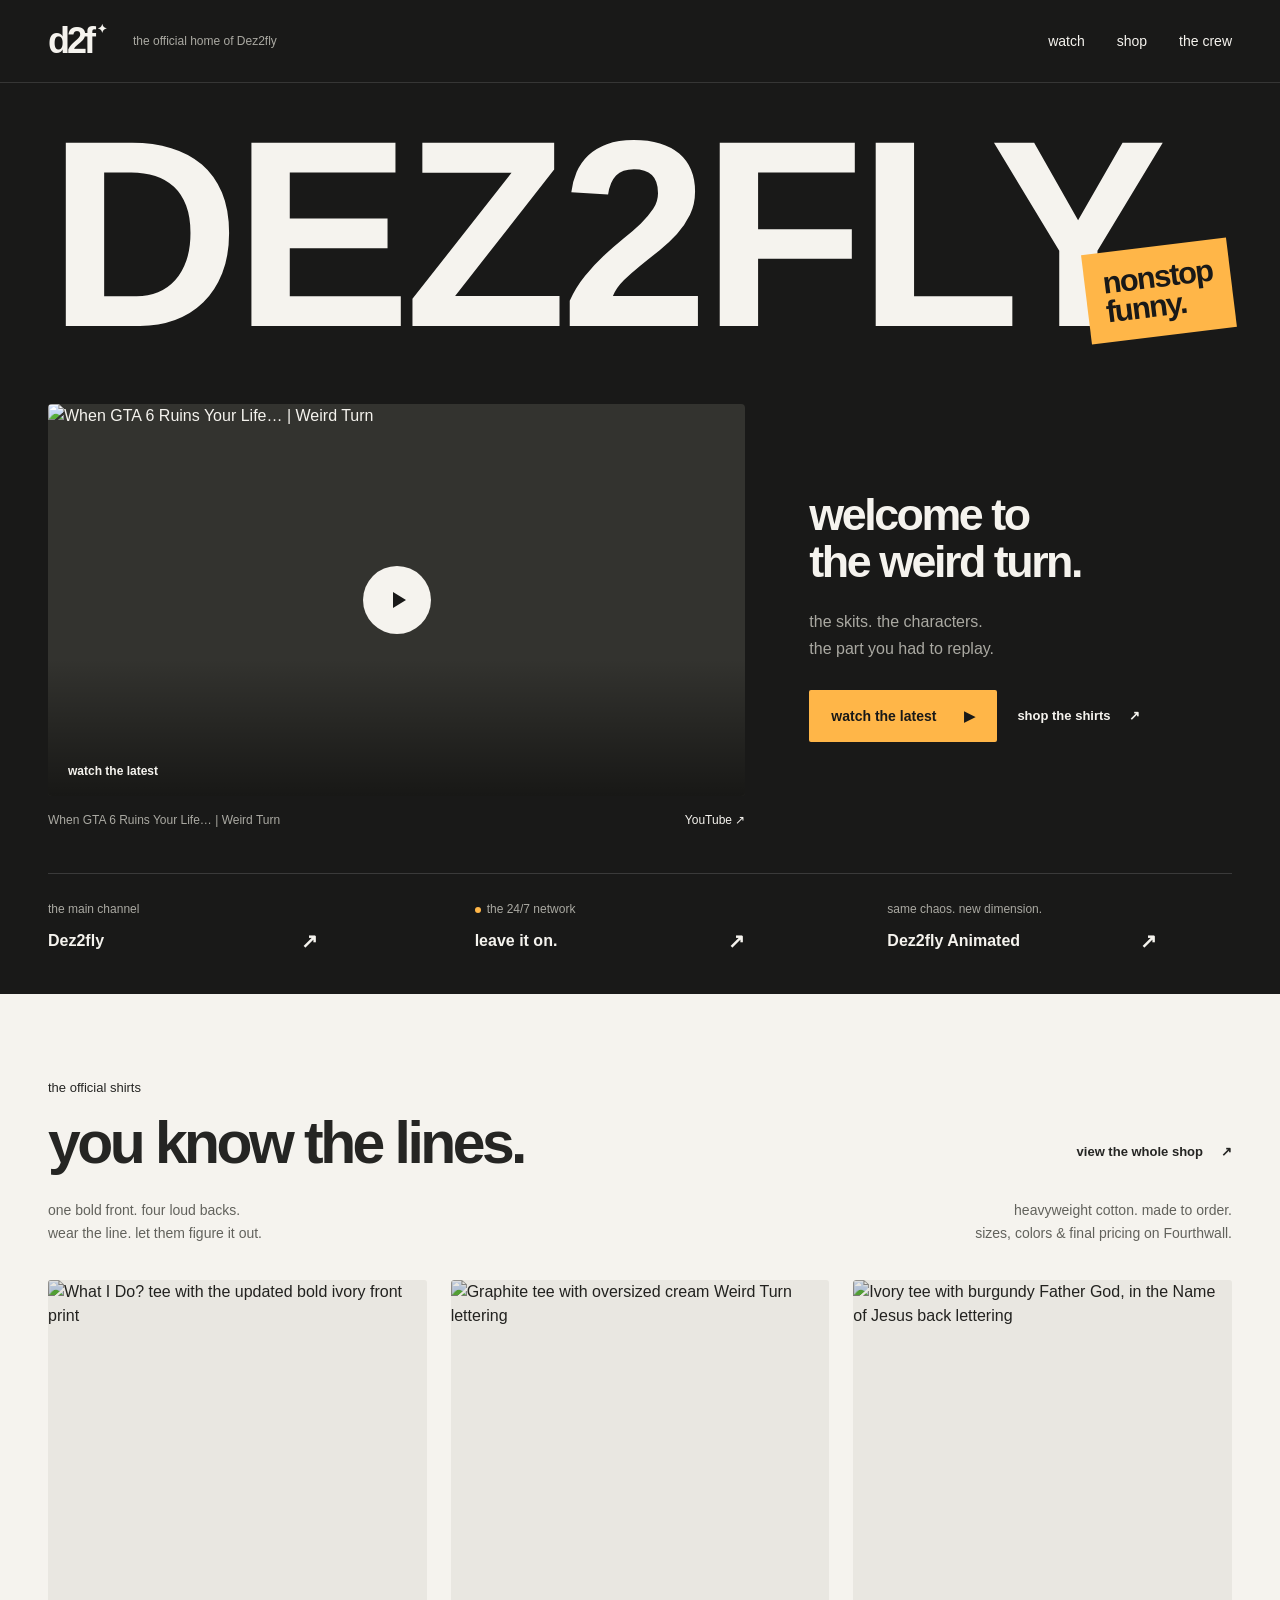
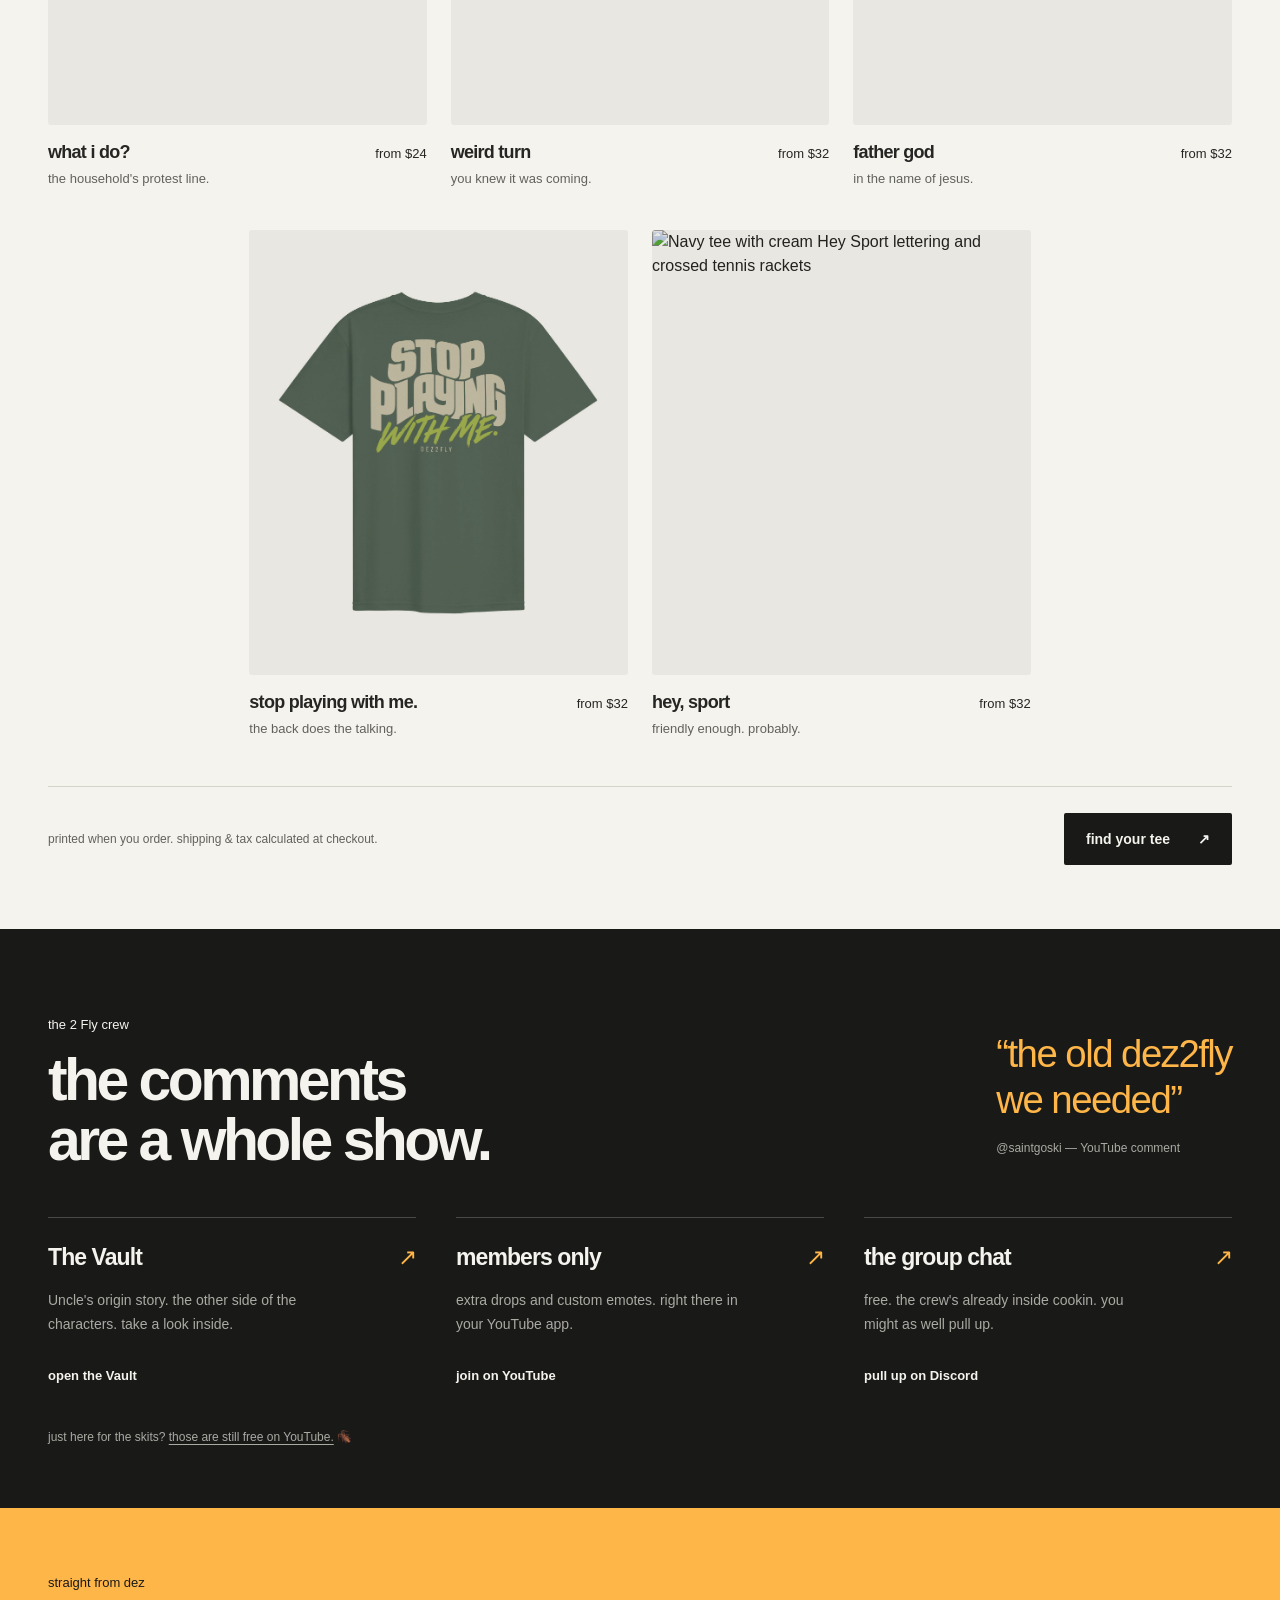
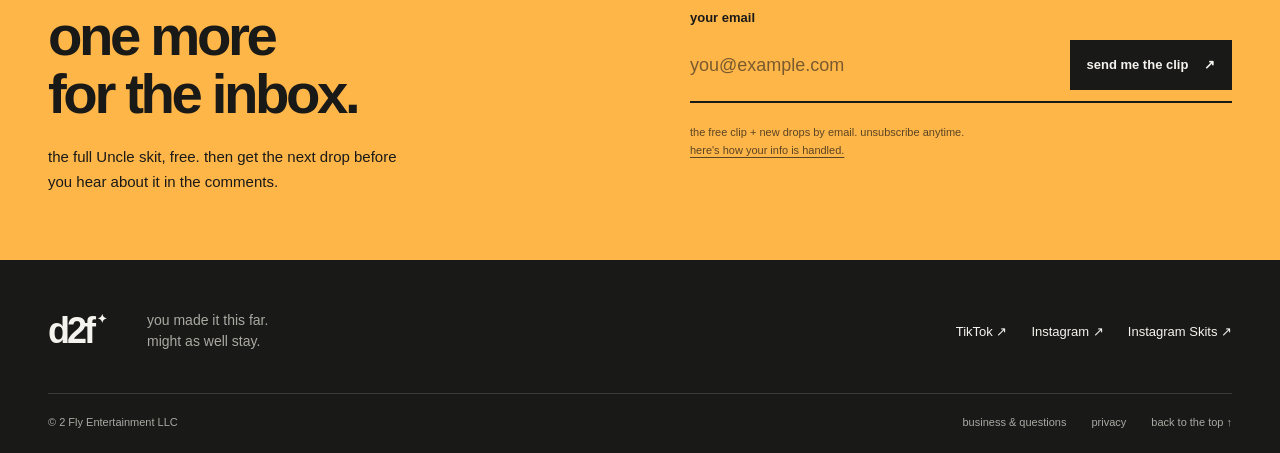
==== commit 85175e90: "Correct WHAT I DO front-print descriptions" ====
--- a/index.html
+++ b/index.html
@@ -48,10 +48,10 @@
 </div></div></section>
 <section class="shop-section" id="shop" aria-labelledby="shop-title"><div class="container">
 <div class="section-heading"><div><p class="section-intro">the official shirts</p><h2 id="shop-title">you know the lines.</h2></div><a class="text-link" href="https://dez2fly-shop.fourthwall.com/?utm_source=biolink&amp;utm_medium=link&amp;utm_campaign=collection" data-track="shop-all">view the whole shop <span aria-hidden="true">↗</span></a></div>
-<div class="collection-note"><p>blank fronts. loud backs. <br>wear the line. let them figure it out.</p><p>heavyweight cotton. made to order.<br>sizes, colors &amp; final pricing on Fourthwall.</p></div>
+<div class="collection-note"><p>one bold front. four loud backs. <br>wear the line. let them figure it out.</p><p>heavyweight cotton. made to order.<br>sizes, colors &amp; final pricing on Fourthwall.</p></div>
 <div class="product-grid">
 <a class="product" id="merchcard" href="https://dez2fly-shop.fourthwall.com/products/what-i-do-tee?utm_source=biolink&amp;utm_medium=link&amp;utm_campaign=whatido_drop">
-<div class="product-image"><img src="https://imgproxy.fourthwall.dev/c1qgEeyPajSvFHg2CFIFnZ7QklZ9YR6C98FexST0viA/w:1200/sm:1/enc/oIyDi9QjDEzfA4FD/cokSve98S1FxKLU_/VkmMFQYlcAFIwiPZ/D-BcWDF3WxVsaMtd/Op3jOxYsrvOQtQA-/7wcJA16c8iTHph7y/OxzP-bqYqbl_r2Xz/NPkY7YyyJ8il3Bpg/mFSx7uPz7lNnB_c4/ysEeGRpVUO85ajo1/cKff70JfedF3y1qf/lXmekpuUdhs9e1CJ/xrnxaX5RABuLu8-H/G6LNcreknT_byvvJ/KIHfjOEpSt8.png" width="1200" height="1600" loading="lazy" decoding="async" alt="What I Do? tee with the updated bold cream back print"><span class="product-action" aria-hidden="true">shop this tee ↗</span></div>
+<div class="product-image"><img src="https://imgproxy.fourthwall.dev/c1qgEeyPajSvFHg2CFIFnZ7QklZ9YR6C98FexST0viA/w:1200/sm:1/enc/oIyDi9QjDEzfA4FD/cokSve98S1FxKLU_/VkmMFQYlcAFIwiPZ/D-BcWDF3WxVsaMtd/Op3jOxYsrvOQtQA-/7wcJA16c8iTHph7y/OxzP-bqYqbl_r2Xz/NPkY7YyyJ8il3Bpg/mFSx7uPz7lNnB_c4/ysEeGRpVUO85ajo1/cKff70JfedF3y1qf/lXmekpuUdhs9e1CJ/xrnxaX5RABuLu8-H/G6LNcreknT_byvvJ/KIHfjOEpSt8.png" width="1200" height="1600" loading="lazy" decoding="async" alt="What I Do? tee with the updated bold ivory front print"><span class="product-action" aria-hidden="true">shop this tee ↗</span></div>
 <div class="product-info"><h3>what i do?</h3><span>from $24</span></div><p>the household's protest line.</p></a>
 <a class="product" id="weirdturncard" href="https://dez2fly-shop.fourthwall.com/products/weird-turn-back-print-tee?utm_source=biolink&amp;utm_medium=link&amp;utm_campaign=weirdturn_drop">
 <div class="product-image"><img src="https://imgproxy.fourthwall.dev/v7tsexezH61YdAIt2athwO5XlZIHl5MdM_4iO_UeJwA/w:1920/sm:1/enc/H4dnQiW6F8yDl1Jb/czuM3IK3fbHiJxTD/fS3NVztZUPFd0sK6/qm_PMJLo4D2eG6XC/pBk6KAiYgcieUq3q/sJsjW7lhvOQIS4sm/GoqtcrU9dTb0_-D6/pgQIptx_WgS8jQ3v/MXebKzIj7aYh6Nzb/gwbPJEYDNNIyayKu/-oV24P_F6UcrNRRS/UwZoeymSmfApvgbu/KNyIHpuGHc8tvXS3/-cCteoOxvn0X2kUw/YERuQxgWZ10.jpg" width="1200" height="1600" loading="lazy" decoding="async" alt="Graphite tee with oversized cream Weird Turn lettering"><span class="product-action" aria-hidden="true">shop this tee ↗</span></div>
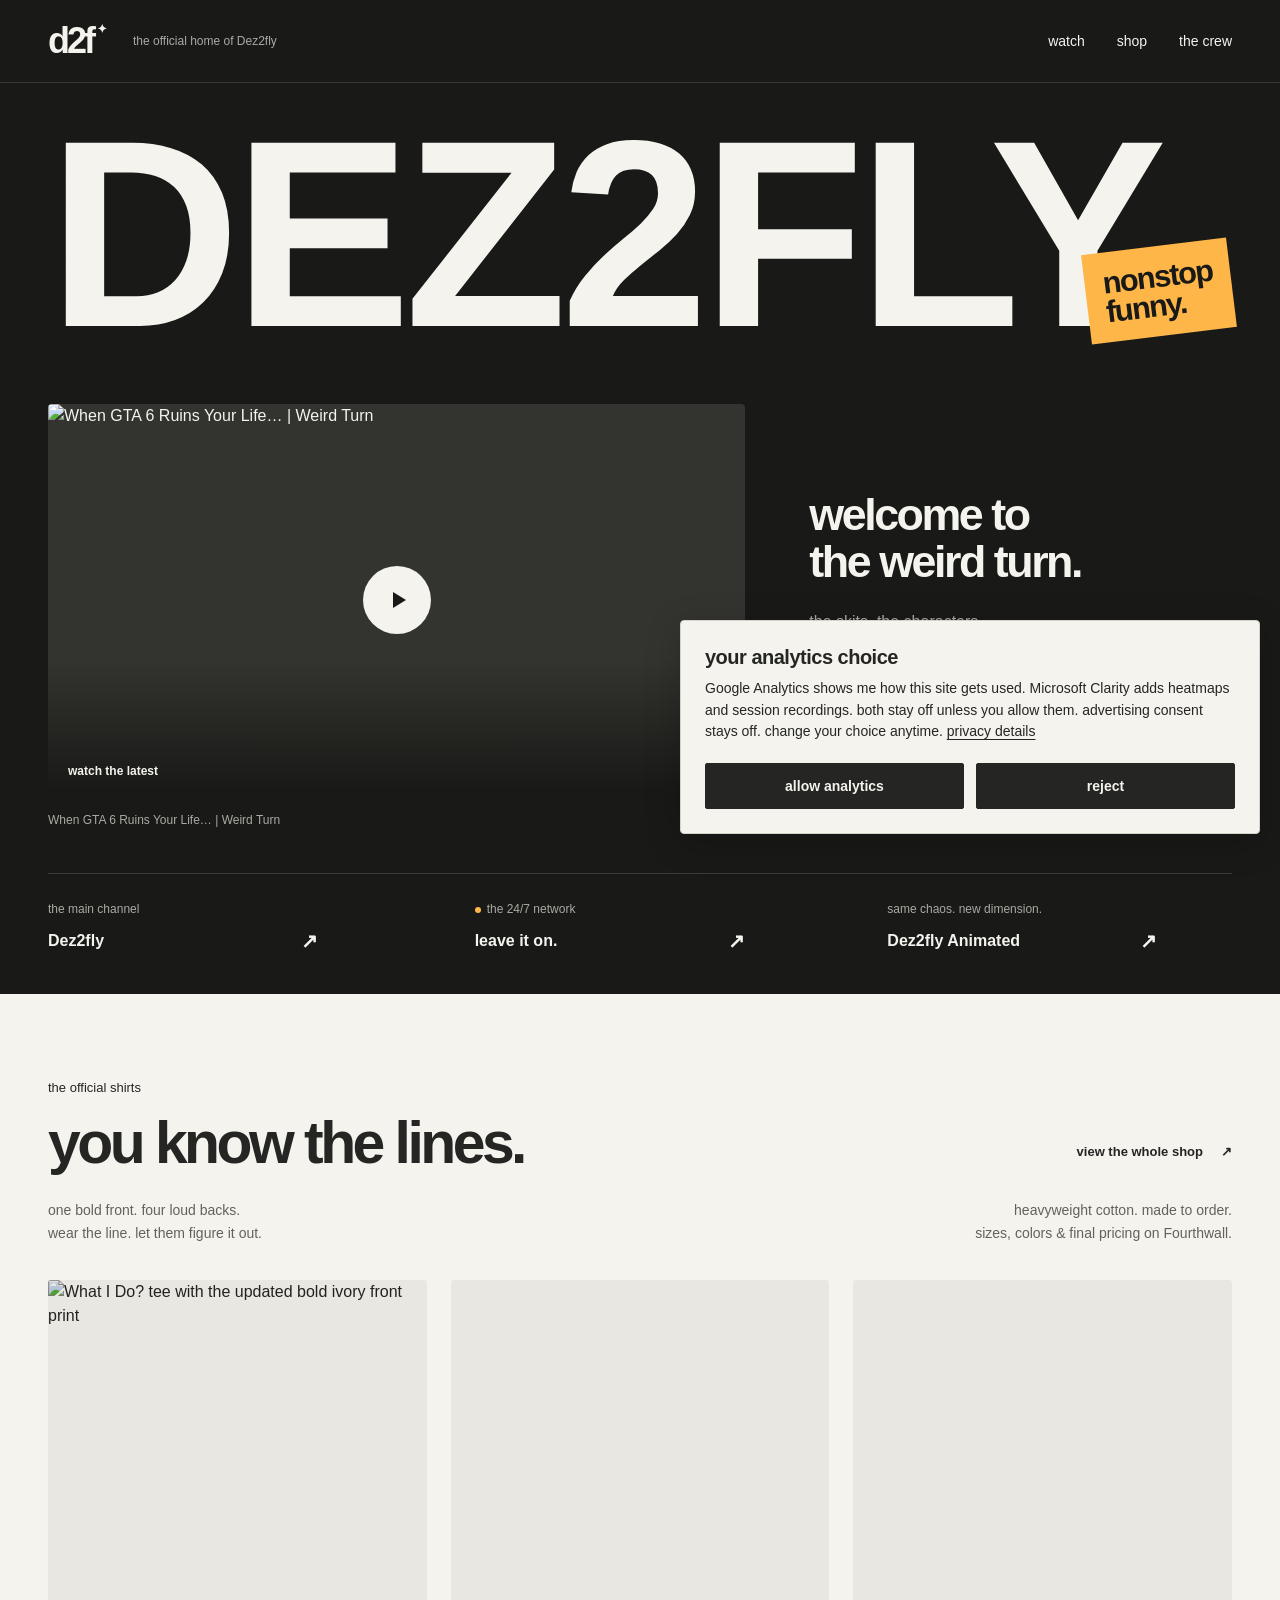
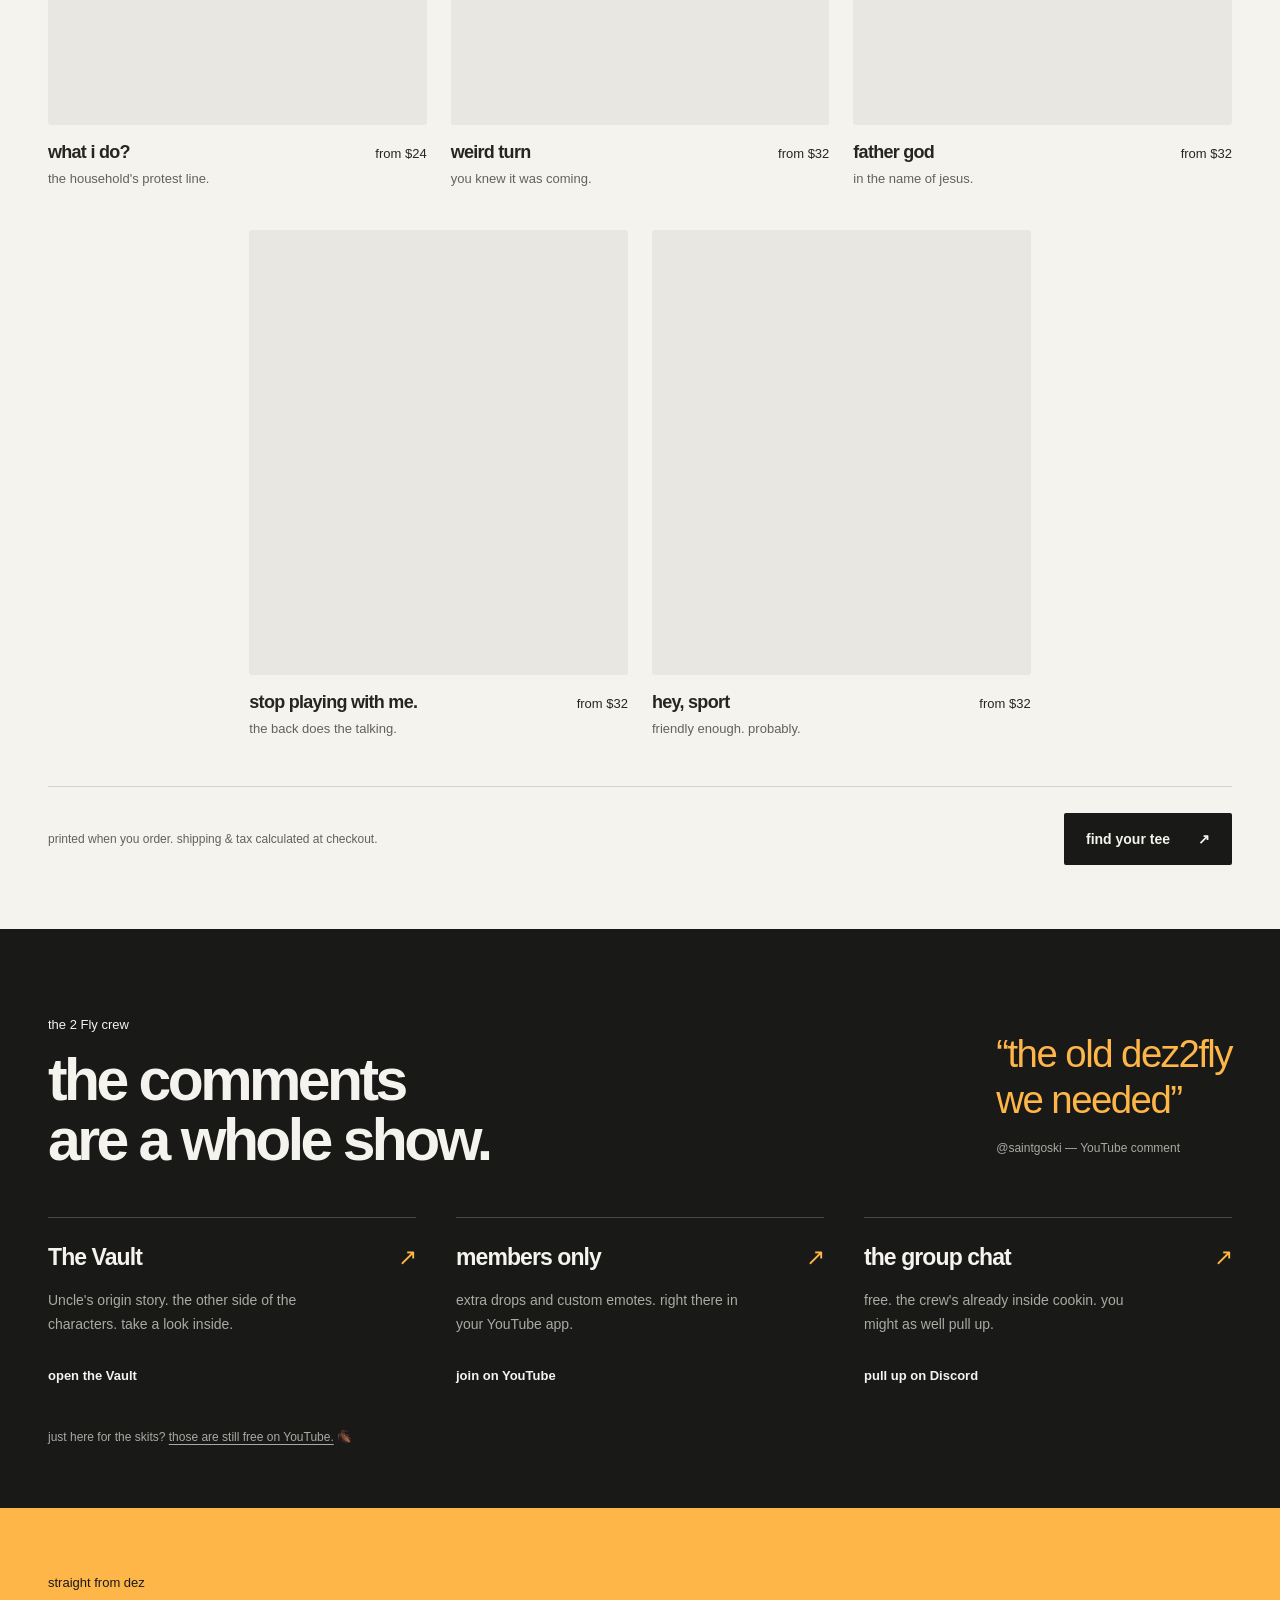
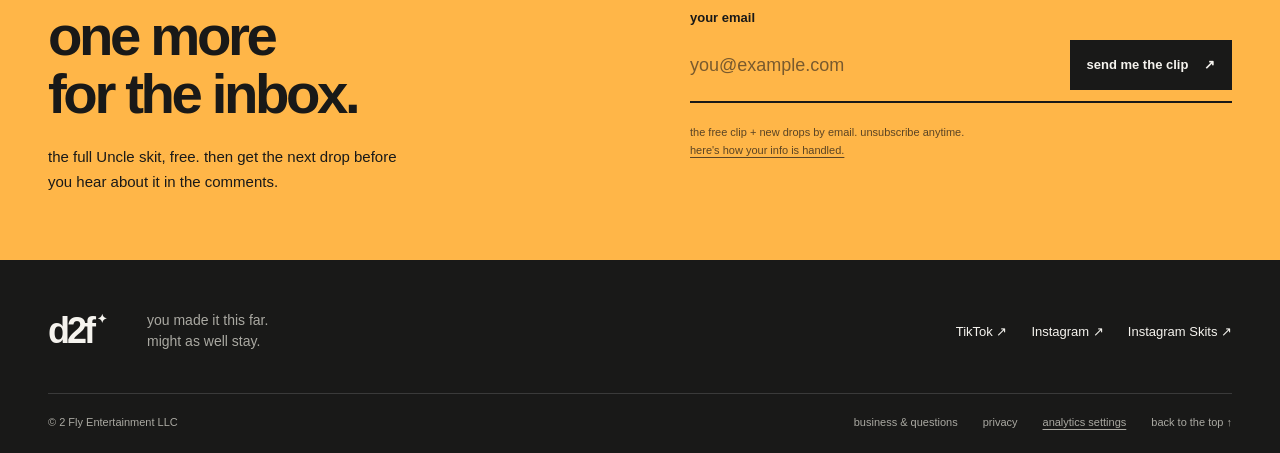
==== commit 9d9ae89c: "Add consent-based unified analytics with privacy-safe click tracking" ====
--- a/index.html
+++ b/index.html
@@ -18,7 +18,9 @@
 <link rel="preconnect" href="https://i.ytimg.com">
 <link rel="preconnect" href="https://imgproxy.fourthwall.dev">
 <link rel="stylesheet" href="/assets/home.css?v=20260910">
-<script defer src="/assets/home.js?v=20260910"></script>
+<link rel="stylesheet" href="/assets/analytics.css?v=20260911">
+<script defer src="/assets/analytics.js?v=20260911"></script>
+<script defer src="/assets/home.js?v=20260911"></script>
 <script type="application/ld+json">
 {"@context":"https://schema.org","@graph":[{"@type":"Person","@id":"https://dez2fly.com/#dez2fly","name":"Dez2fly","url":"https://dez2fly.com/","description":"Comedy creator. Skits, characters, and the 2FLY Network.","sameAs":["https://www.youtube.com/@Dez2fly","https://www.youtube.com/@Dez2flyAnimated","https://www.tiktok.com/@dez2fly","https://www.instagram.com/dez2fly","https://www.instagram.com/dez2flyskits","https://www.patreon.com/Dez2fly","https://discord.gg/htTStDYfBN"]},{"@type":"Organization","@id":"https://dez2fly.com/#org","name":"2 Fly Entertainment LLC","url":"https://dez2fly.com/","email":"2flyentllc@gmail.com","founder":{"@id":"https://dez2fly.com/#dez2fly"}},{"@type":"WebSite","@id":"https://dez2fly.com/#site","url":"https://dez2fly.com/","name":"Dez2fly","publisher":{"@id":"https://dez2fly.com/#org"}}]}
 </script>
@@ -26,8 +28,8 @@
 <body>
 <a class="skip" href="#main">skip to content</a>
 <header class="site-nav"><div class="container nav-inner">
-<a class="brand" href="/" aria-label="Dez2fly home">d2f<span aria-hidden="true">✦</span></a><span class="nav-note">the official home of Dez2fly</span>
-<nav aria-label="Main navigation"><a href="#watch">watch</a><a href="#shop">shop</a><a href="#crew">the crew</a></nav>
+<a class="brand" href="/" aria-label="Dez2fly home" data-ga-track="nav-home">d2f<span aria-hidden="true">✦</span></a><span class="nav-note">the official home of Dez2fly</span>
+<nav aria-label="Main navigation"><a href="#watch" data-ga-track="nav-watch">watch</a><a href="#shop" data-ga-track="nav-shop">shop</a><a href="#crew" data-ga-track="nav-crew">the crew</a></nav>
 </div></header>
 <main class="wrap" id="main">
 <section class="stage" id="watch" aria-label="Watch Dez2fly"><div class="container">
@@ -39,7 +41,7 @@
 <span class="play-button" aria-hidden="true"><svg viewBox="0 0 24 24"><path d="M8 4v16l13-8z"/></svg></span><span class="video-label">watch the latest</span></a>
 <div class="episode-caption"><span id="ltitle">When GTA 6 Ruins Your Life… | Weird Turn</span><a id="video-open" href="https://www.youtube.com/watch?v=XaYQyAQKSdo" aria-label="Open the latest video on YouTube">YouTube ↗</a></div>
 </div>
-<div class="hero-copy"><h2>welcome to <br>the weird turn.</h2><p>the skits. the characters. <br>the part you had to replay.</p><div class="hero-actions"><a class="button amber" href="#latest">watch the latest <span aria-hidden="true">▶</span></a><a class="text-link" href="#shop">shop the shirts <span aria-hidden="true">↗</span></a></div><span id="st-yt" class="statline"></span></div>
+<div class="hero-copy"><h2>welcome to <br>the weird turn.</h2><p>the skits. the characters. <br>the part you had to replay.</p><div class="hero-actions"><a class="button amber" href="#latest" data-ga-track="hero-watch">watch the latest <span aria-hidden="true">▶</span></a><a class="text-link" href="#shop" data-ga-track="hero-shop">shop the shirts <span aria-hidden="true">↗</span></a></div><span id="st-yt" class="statline"></span></div>
 </div>
 <div class="channel-links" aria-label="More Dez2fly videos">
 <a href="https://www.youtube.com/@Dez2fly?sub_confirmation=1" data-track="youtube-main-channel"><span>the main channel</span><b>Dez2fly <span aria-hidden="true">↗</span></b></a>
@@ -74,26 +76,25 @@
 <a class="crew-door" id="vaultcard" href="/vault.html"><span class="door-name">The Vault <span aria-hidden="true">↗</span></span><p>Uncle's origin story. the other side of the characters. take a look inside.</p><span class="statline" id="st-vault"></span><span class="door-cta">open the Vault</span></a>
 <a class="crew-door" id="ytmemcard" href="https://www.youtube.com/@Dez2fly/join"><span class="door-name">members only <span aria-hidden="true">↗</span></span><p>extra drops and custom emotes. right there in your YouTube app.</p><span class="statline" id="st-ytm"></span><span class="door-cta">join on YouTube</span></a>
 <a class="crew-door" id="discordcard" href="https://discord.gg/htTStDYfBN"><span class="door-name">the group chat <span aria-hidden="true">↗</span></span><p>free. the crew's already inside cookin. you might as well pull up.</p><span class="statline" id="st-dc"></span><span class="door-cta">pull up on Discord</span></a>
-</div><p class="crew-aside">just here for the skits? <a href="https://www.youtube.com/@Dez2fly">those are still free on YouTube.</a> 🪳</p>
+</div><p class="crew-aside">just here for the skits? <a href="https://www.youtube.com/@Dez2fly" data-ga-track="free-youtube">those are still free on YouTube.</a> 🪳</p>
 </div></section>
 <section class="signup-section" id="grab" aria-labelledby="signup-title"><div class="container signup-layout">
 <div><p class="section-intro">straight from dez</p><h2 id="signup-title">one more <br>for the inbox.</h2><p id="grabbody">the full Uncle skit, free. then get the next drop before you hear about it in the comments.</p><span class="statline" id="st-list"></span></div>
-<div class="signup-box"><form id="grabform" novalidate>
+<div class="signup-box" data-clarity-mask="True"><form id="grabform" novalidate>
 <div class="hp-wrap" aria-hidden="true"><label for="website">leave this empty</label><input id="website" class="hp" name="website" type="text" tabindex="-1" autocomplete="off"></div>
 <label for="gemail">your email</label><div class="signup-controls"><input id="gemail" name="email" type="email" placeholder="you@example.com" autocomplete="email" autocapitalize="off" spellcheck="false" required aria-describedby="gmsg gsug"><button id="gbtn" type="submit">send me the clip <span aria-hidden="true">↗</span></button></div>
 <button class="sug" type="button" id="gsug"></button></form>
 <div class="msg" id="gmsg" role="status" aria-live="polite"></div>
-<p class="signup-fine">the free clip + new drops by email. unsubscribe anytime.<br><a href="/privacy.html">here's how your info is handled.</a></p>
+<p class="signup-fine">the free clip + new drops by email. unsubscribe anytime.<br><a href="/privacy.html" data-ga-track="privacy">here's how your info is handled.</a></p>
 <noscript><p>turn on JavaScript to join the email list. everything else here still works.</p></noscript>
 </div></div></section>
 </main>
 <footer class="site-footer"><div class="container">
-<div class="footer-top"><a class="brand" href="/" aria-label="Dez2fly home">d2f<span aria-hidden="true">✦</span></a><p>you made it this far.<br>might as well stay.</p><div class="socials" aria-label="Social profiles"><a href="https://www.tiktok.com/@dez2fly">TikTok ↗</a><a href="https://www.instagram.com/dez2fly">Instagram ↗</a><a href="https://www.instagram.com/dez2flyskits">Instagram Skits ↗</a></div></div>
-<div class="footer-bottom"><span>© 2 Fly Entertainment LLC</span><a href="mailto:2flyentllc@gmail.com">business &amp; questions</a><a href="/privacy.html">privacy</a><a href="#watch">back to the top ↑</a></div>
+<div class="footer-top"><a class="brand" href="/" aria-label="Dez2fly home" data-ga-track="footer-home">d2f<span aria-hidden="true">✦</span></a><p>you made it this far.<br>might as well stay.</p><div class="socials" aria-label="Social profiles"><a href="https://www.tiktok.com/@dez2fly" data-ga-track="tiktok">TikTok ↗</a><a href="https://www.instagram.com/dez2fly" data-ga-track="instagram">Instagram ↗</a><a href="https://www.instagram.com/dez2flyskits" data-ga-track="instagram-skits">Instagram Skits ↗</a></div></div>
+<div class="footer-bottom"><span>© 2 Fly Entertainment LLC</span><a href="mailto:2flyentllc@gmail.com" data-ga-track="business-contact">business &amp; questions</a><a href="/privacy.html" data-ga-track="privacy">privacy</a><button type="button" data-analytics-settings>analytics settings</button><a href="#watch" data-ga-track="back-top">back to the top ↑</a></div>
 </div></footer>
 <!-- No auto-open email sheet, floating sales toasts, or paused personal-video promotion. -->
 <a id="banner" class="return-banner" href="#grab" hidden>back from the Vault? the free clip's right here.</a>
-<script>(function(c,l,a,r,i,t,y){c[a]=c[a]||function(){(c[a].q=c[a].q||[]).push(arguments)};t=l.createElement(r);t.async=1;t.src="https://www.clarity.ms/tag/"+i;y=l.getElementsByTagName(r)[0];y.parentNode.insertBefore(t,y)})(window,document,"clarity","script","xmwqq5ne67");</script>
 <script>window.goatcounter={no_onload:true};</script>
 <script data-goatcounter="https://dez2fly.goatcounter.com/count" async src="/count.js"></script>
 </body>
--- a/assets/analytics.css
+++ b/assets/analytics.css
@@ -0,0 +1,3 @@
+.analytics-consent{position:fixed;right:20px;bottom:66px;z-index:1000;width:min(580px,calc(100% - 40px));max-height:calc(100dvh - 100px);overflow:auto;box-sizing:border-box;padding:24px;background:#f5f3ee;color:#252523;border:1px solid #d5d2c9;border-radius:4px;box-shadow:0 8px 36px #0003;font:14px/1.55 "Avenir Next","Helvetica Neue",Arial,sans-serif;color-scheme:light}
+.analytics-consent[hidden]{display:none!important}.analytics-consent h2{margin:0 0 9px;font-size:20px;line-height:1.2;font-weight:750;letter-spacing:-.025em}.analytics-consent p{margin:0}.analytics-consent a{color:inherit;text-decoration:underline;text-underline-offset:3px;white-space:nowrap}.analytics-consent-actions{display:flex;gap:12px;margin-top:20px}.analytics-choice{flex:1;min-height:46px;padding:11px 15px;background:#252523;color:#f5f3ee;border:1px solid #252523;border-radius:2px;font:600 14px/1.3 "Avenir Next","Helvetica Neue",Arial,sans-serif;cursor:pointer}.analytics-choice:hover{background:#41413c}.analytics-settings{padding:0;border:0;background:transparent;color:inherit;font:inherit;text-decoration:underline;text-underline-offset:3px;cursor:pointer}.analytics-settings-fallback{position:fixed;right:20px;bottom:16px;z-index:1000;min-height:36px;padding:8px 12px;border:1px solid #d5d2c9;border-radius:3px;background:#f5f3ee;color:#252523;font:500 12px/1.4 "Avenir Next","Helvetica Neue",Arial,sans-serif}.analytics-consent :focus-visible,.analytics-settings:focus-visible{outline:3px solid #80500b;outline-offset:3px}
+@media(max-width:480px){.analytics-consent{right:12px;bottom:62px;width:calc(100% - 24px);padding:19px}.analytics-consent-actions{gap:10px}.analytics-choice{padding:11px 9px;font-size:13px}.analytics-settings-fallback{right:12px;bottom:12px}}
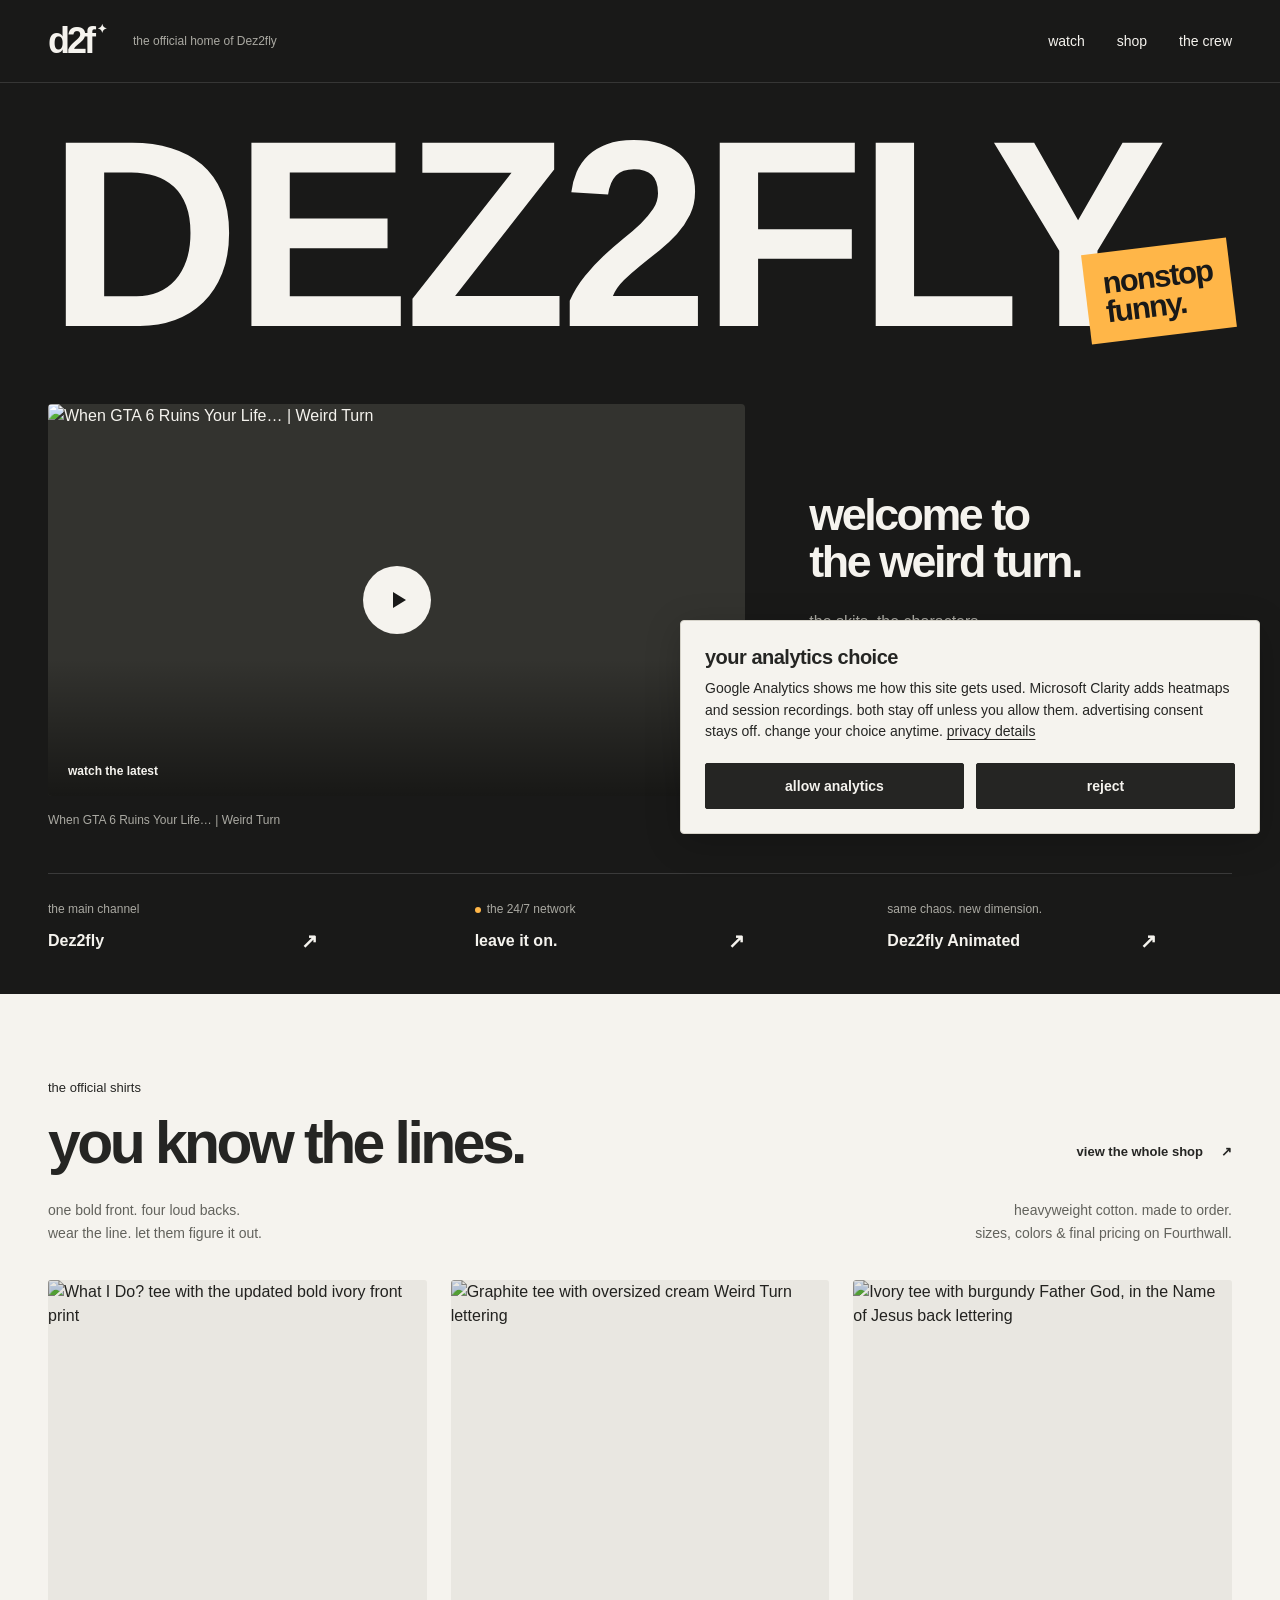
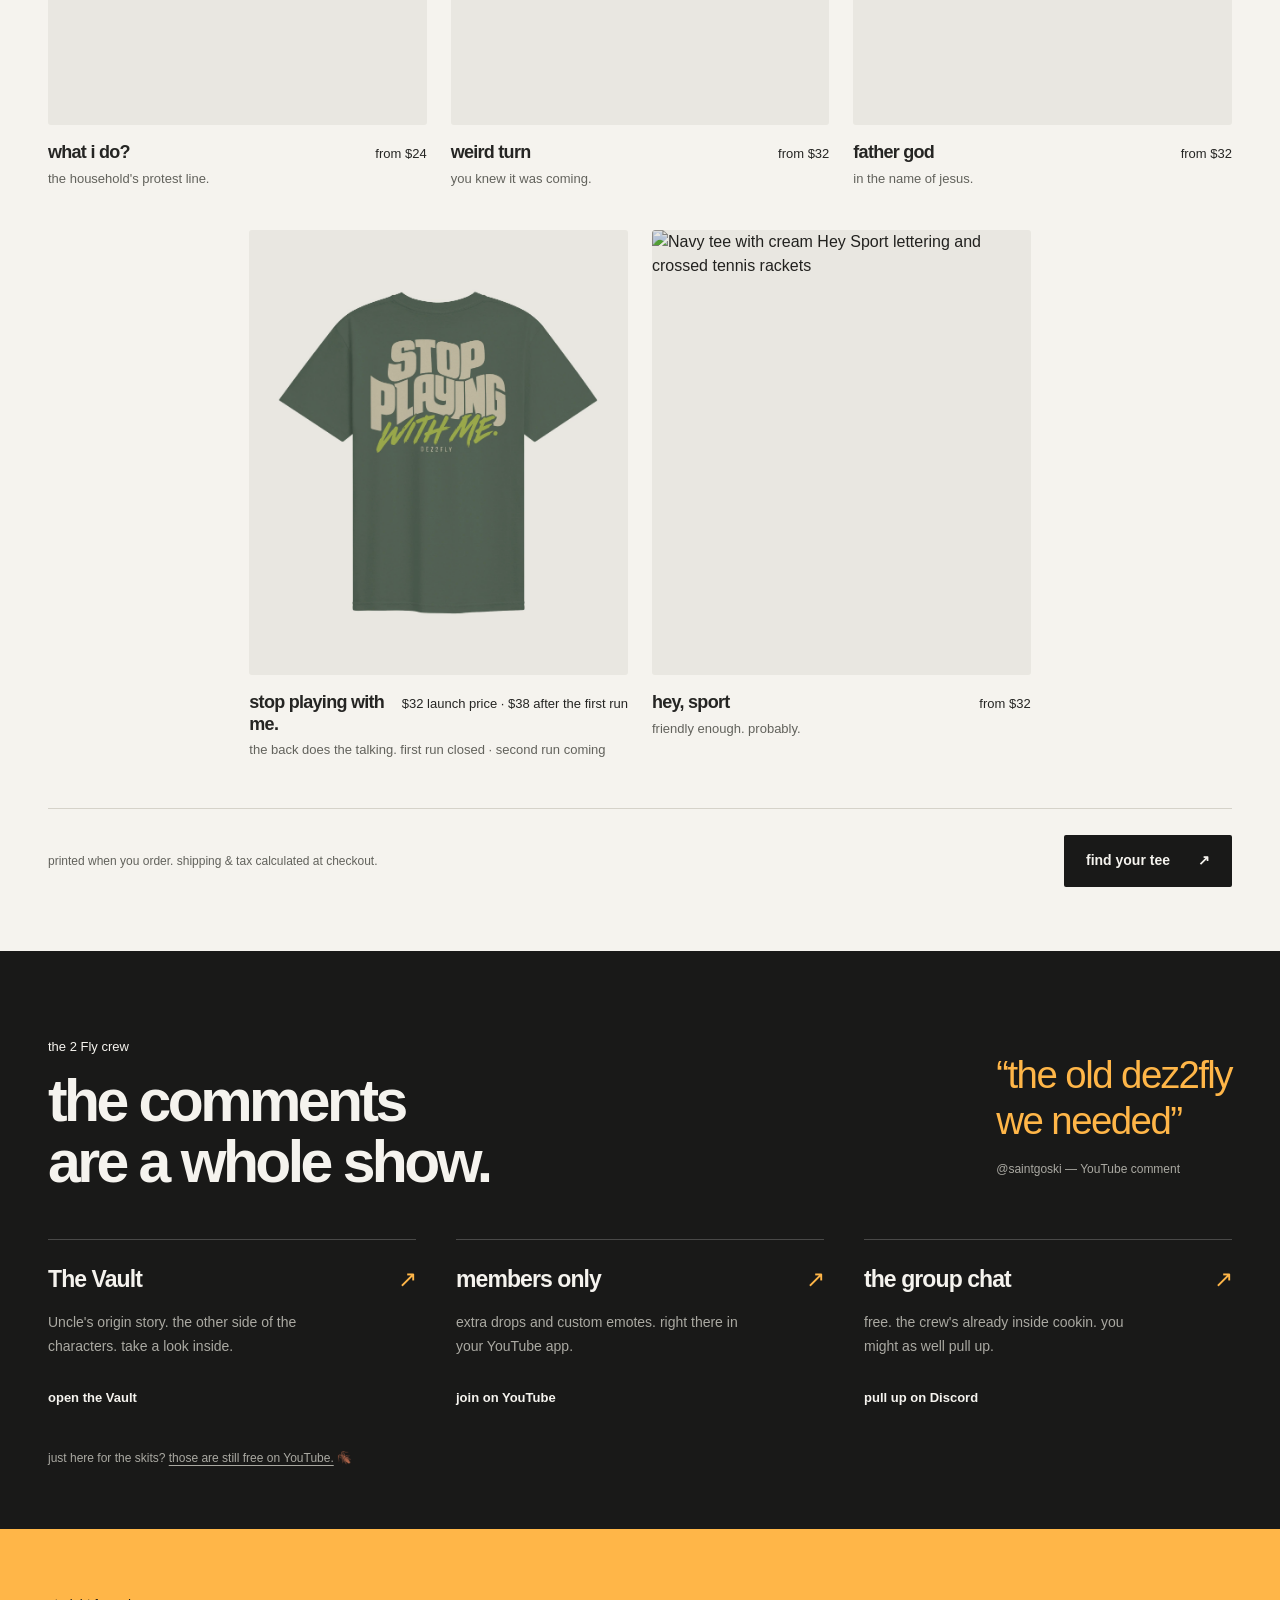
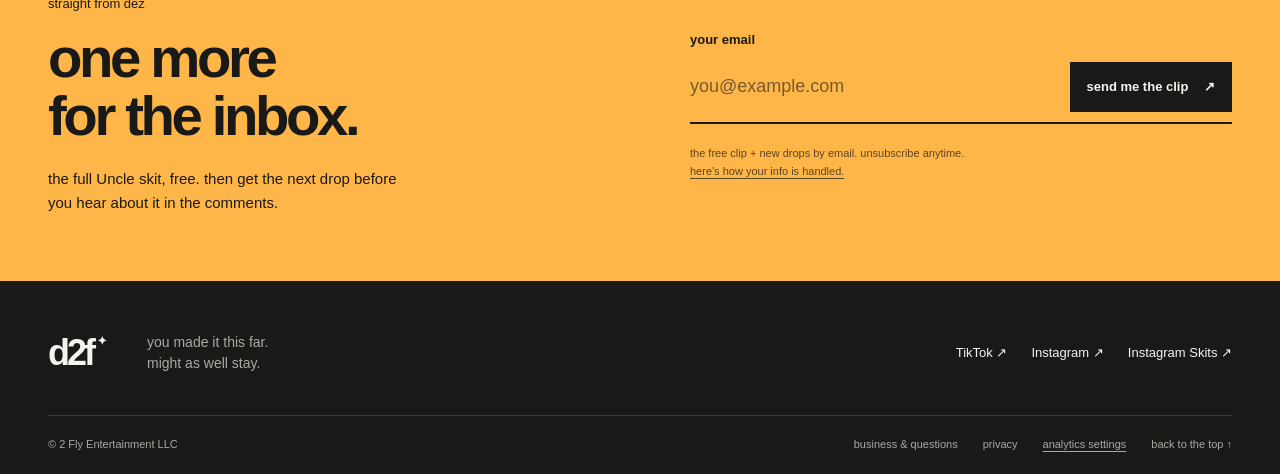
==== commit fd9589e8: "Restore STOP PLAYING run mechanic dropped by the homepage redesign $32 launch price · first run clos" ====
--- a/index.html
+++ b/index.html
@@ -63,7 +63,7 @@
 <div class="product-info"><h3>father god</h3><span>from $32</span></div><p>in the name of jesus.</p></a>
 <a class="product" id="stopplayingcard" href="https://dez2fly-shop.fourthwall.com/products/stop-playing-with-me-back-print-tee?utm_source=biolink&amp;utm_medium=link&amp;utm_campaign=stopplaying_drop">
 <div class="product-image"><img src="/assets/stop-playing-back.jpg" width="1200" height="1600" loading="lazy" decoding="async" alt="Blue Spruce tee with the cream and lime Stop Playing With Me back print"><span class="product-action" aria-hidden="true">shop this tee ↗</span></div>
-<div class="product-info"><h3>stop playing with me.</h3><span>from $32</span></div><p>the back does the talking.</p></a>
+<div class="product-info"><h3>stop playing with me.</h3><span>$32 launch price · $38 after the first run</span></div><p>the back does the talking. first run closes Sun Sept 21, 11:59pm CT · <span id="sp-cd">--d --h --m</span> left</p></a>
 <a class="product" id="heysportcard" href="https://dez2fly-shop.fourthwall.com/products/hey-sport-back-print-tee?utm_source=biolink&amp;utm_medium=link&amp;utm_campaign=heysport_drop">
 <div class="product-image"><img src="https://imgproxy.fourthwall.dev/VuRsaQHcsQc5TvpTs8Mkr1bKDYRKZFOH13XwiMtzYvI/w:1920/sm:1/enc/1ukOoaA9X5aZje8x/AyVcdwI8nSN9cWUC/XzeYzTZz8FcAs6qA/5rdqb-NspXc3Rvb8/FiR_55XnRzdyX3-W/QWfbxV-RwGlwhTRF/2SjT5YFqCn5NDzta/X5X2-il3Jbc_z-Of/PVqsz0e0rf-ZWb5c/IscW9kZQV7Ymp_-F/qzjwXbK8igf1Z5qu/PB7GwMHKL4CvSIsU/BENbxmQM5QvkX8MR/cN1w2OwAdd9e6lMp/-wD_cmDiojI.jpg" width="1200" height="1600" loading="lazy" decoding="async" alt="Navy tee with cream Hey Sport lettering and crossed tennis rackets"><span class="product-action" aria-hidden="true">shop this tee ↗</span></div>
 <div class="product-info"><h3>hey, sport</h3><span>from $32</span></div><p>friendly enough. probably.</p></a>
@@ -97,5 +97,12 @@
 <a id="banner" class="return-banner" href="#grab" hidden>back from the Vault? the free clip's right here.</a>
 <script>window.goatcounter={no_onload:true};</script>
 <script data-goatcounter="https://dez2fly.goatcounter.com/count" async src="/count.js"></script>
+<script>
+(function(){var el=document.getElementById('sp-cd');if(!el)return;var row=el.parentNode;
+var end=Date.parse('2026-09-22T04:59:59Z');/* Sun Sept 21 11:59pm CT — run-1 close, on _SYSTEM/deadlines.json */
+function tick(){var ms=end-Date.now();if(ms<=0){row.textContent='the back does the talking. first run closed · second run coming';return;}
+var d=Math.floor(ms/864e5),h=Math.floor(ms%864e5/36e5),m=Math.floor(ms%36e5/6e4);el.textContent=d+'d '+h+'h '+m+'m';setTimeout(tick,30000);}
+tick();})();
+</script>
 </body>
 </html>
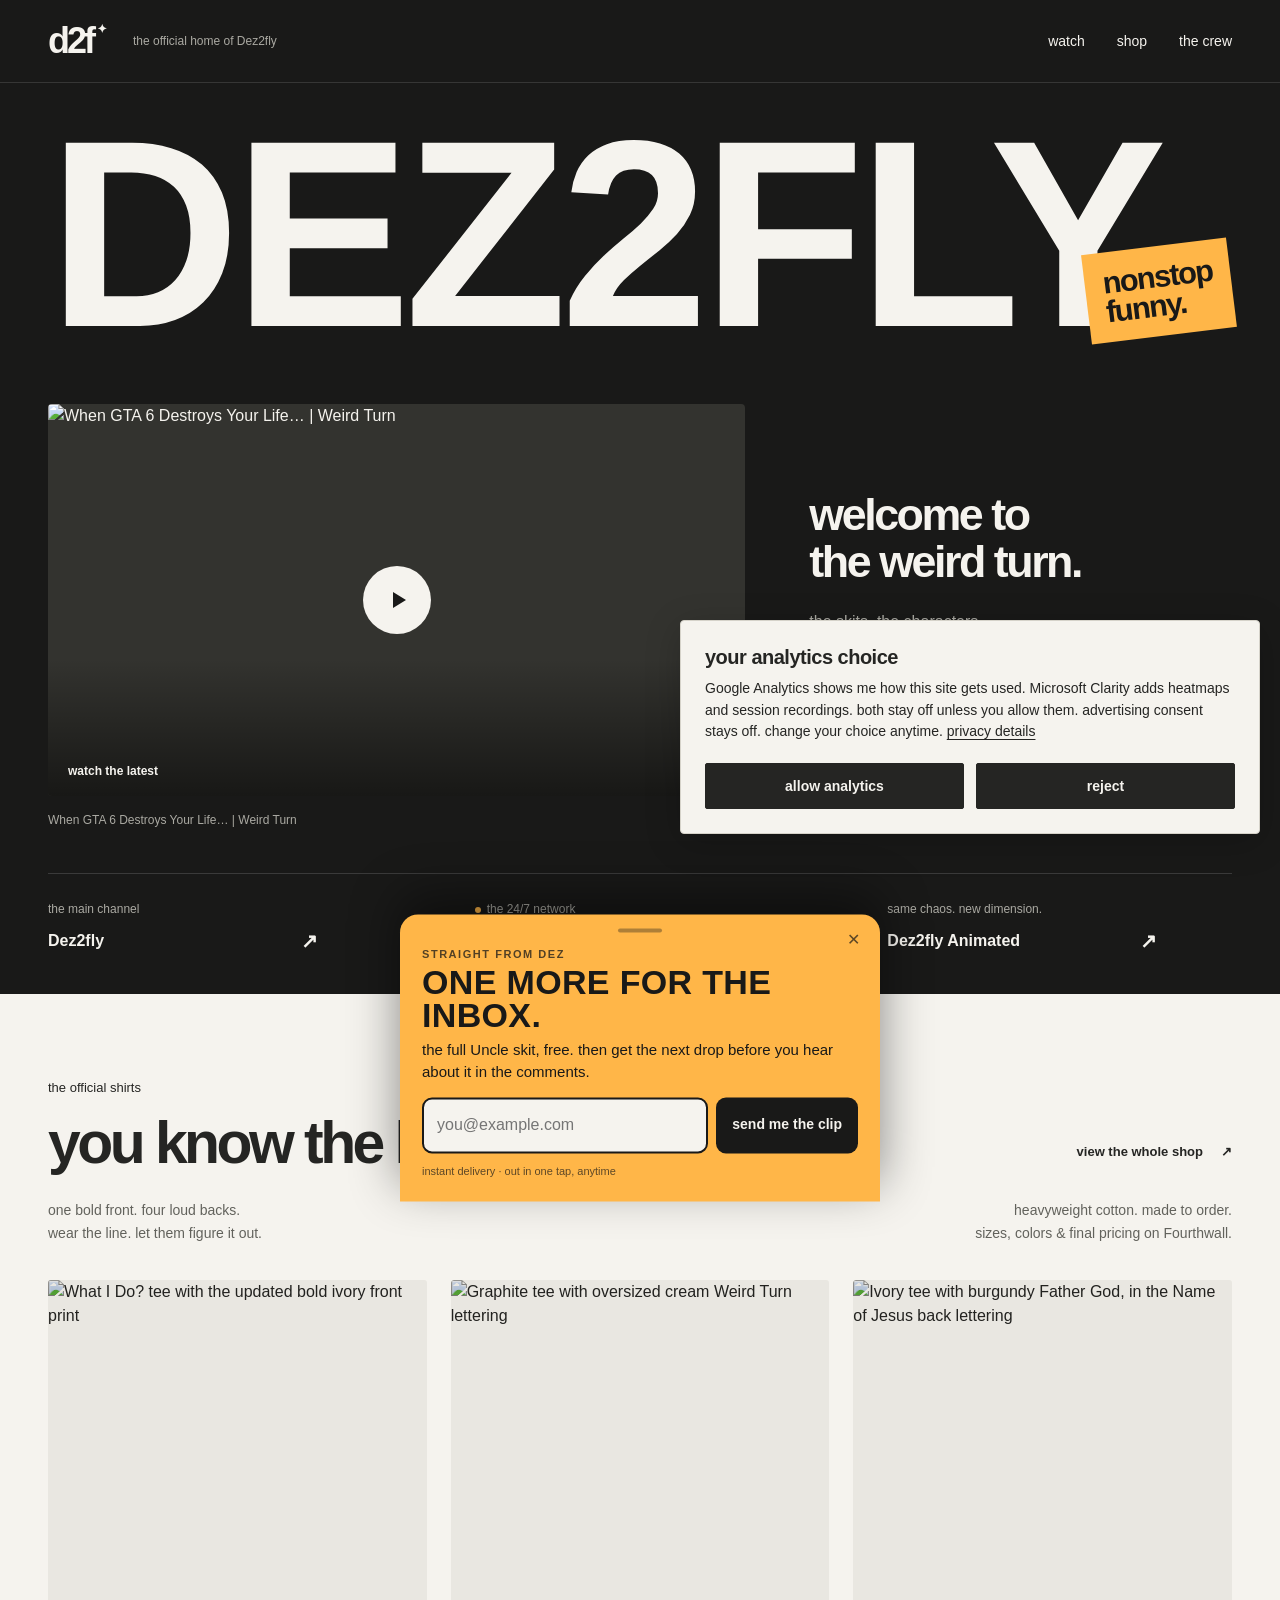
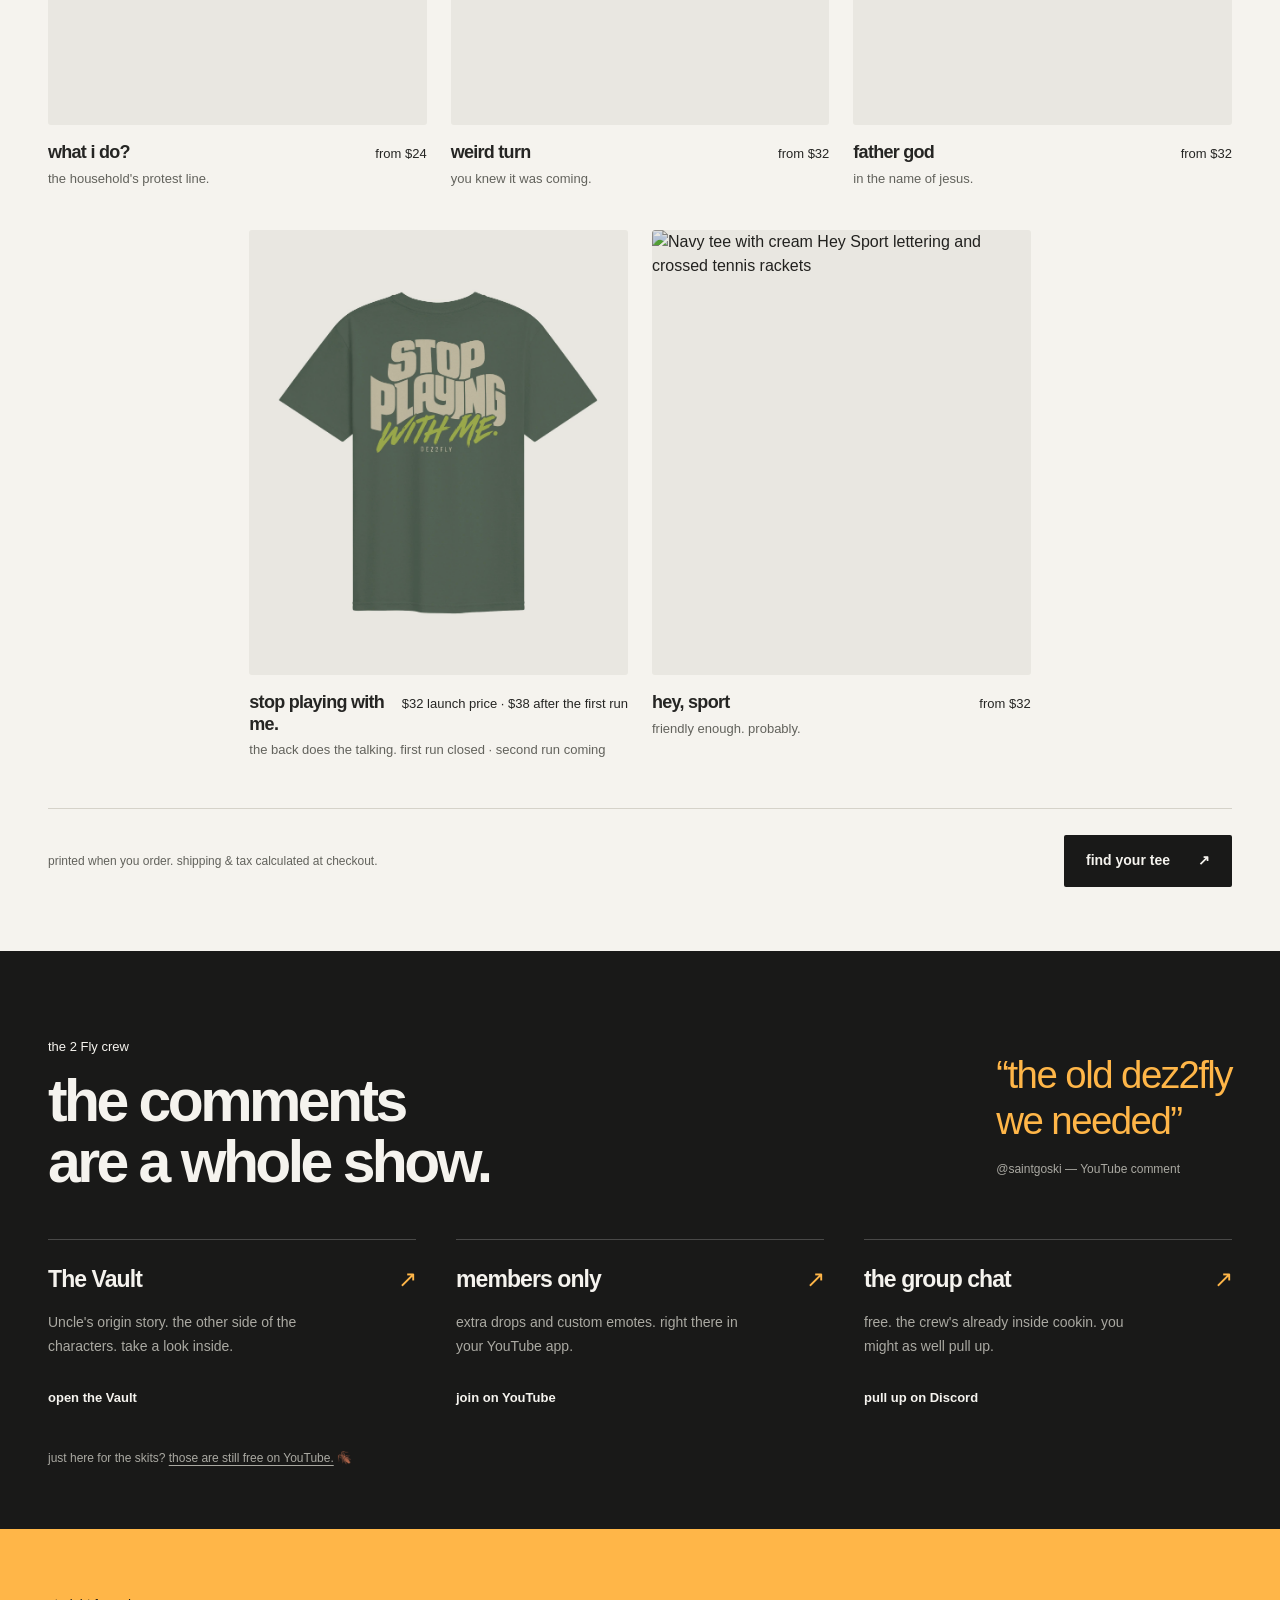
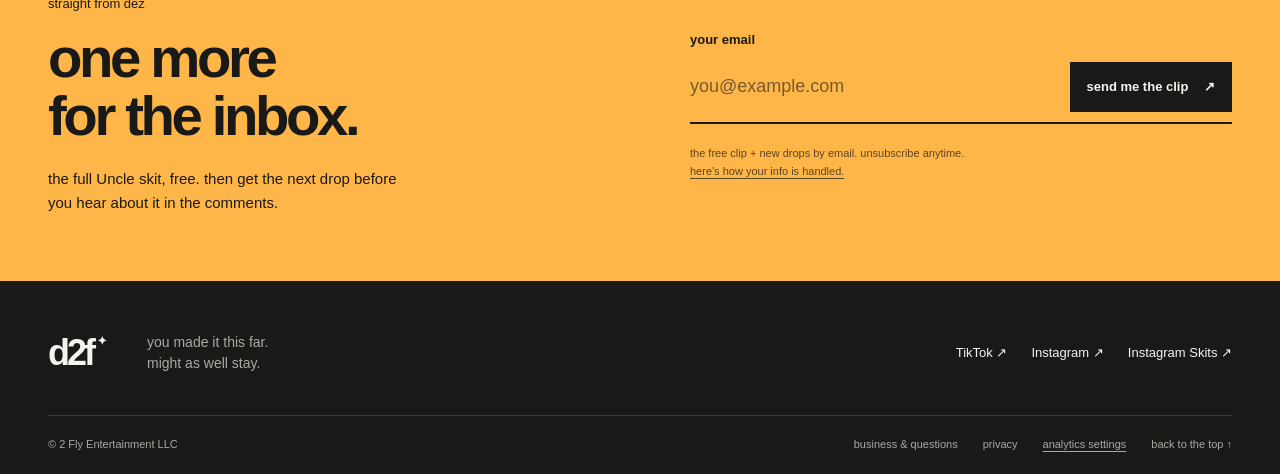
==== commit 33ccac0f: "Restore the signup sheet dropped by the Sep 10-11 redesign (site signups fell ~95% while QR traffic " ====
--- a/index.html
+++ b/index.html
@@ -17,10 +17,10 @@
 <link rel="icon" href="/favicon.svg" type="image/svg+xml">
 <link rel="preconnect" href="https://i.ytimg.com">
 <link rel="preconnect" href="https://imgproxy.fourthwall.dev">
-<link rel="stylesheet" href="/assets/home.css?v=20260910">
+<link rel="stylesheet" href="/assets/home.css?v=20260921b">
 <link rel="stylesheet" href="/assets/analytics.css?v=20260911">
-<script defer src="/assets/analytics.js?v=20260911"></script>
-<script defer src="/assets/home.js?v=20260911"></script>
+<script defer src="/assets/analytics.js?v=20260912b"></script>
+<script defer src="/assets/home.js?v=20260921c"></script>
 <script type="application/ld+json">
 {"@context":"https://schema.org","@graph":[{"@type":"Person","@id":"https://dez2fly.com/#dez2fly","name":"Dez2fly","url":"https://dez2fly.com/","description":"Comedy creator. Skits, characters, and the 2FLY Network.","sameAs":["https://www.youtube.com/@Dez2fly","https://www.youtube.com/@Dez2flyAnimated","https://www.tiktok.com/@dez2fly","https://www.instagram.com/dez2fly","https://www.instagram.com/dez2flyskits","https://www.patreon.com/Dez2fly","https://discord.gg/htTStDYfBN"]},{"@type":"Organization","@id":"https://dez2fly.com/#org","name":"2 Fly Entertainment LLC","url":"https://dez2fly.com/","email":"2flyentllc@gmail.com","founder":{"@id":"https://dez2fly.com/#dez2fly"}},{"@type":"WebSite","@id":"https://dez2fly.com/#site","url":"https://dez2fly.com/","name":"Dez2fly","publisher":{"@id":"https://dez2fly.com/#org"}}]}
 </script>
@@ -89,6 +89,25 @@
 <noscript><p>turn on JavaScript to join the email list. everything else here still works.</p></noscript>
 </div></div></section>
 </main>
+<!-- signup sheet: restored Sep 21 2026. The Sep 10–11 redesign dropped it and site signups went from ~80 in 20 days to 3 in 10 while QR traffic rose 9x. One interrupt per session, never mid-video, never for people already on the list. -->
+<div id="sheetbg" aria-hidden="true"></div>
+<div id="sheet" role="dialog" aria-modal="true" aria-labelledby="shtitle" aria-hidden="true" data-clarity-mask="True">
+<button id="shx" type="button" aria-label="close">✕</button>
+<div class="shhandle" aria-hidden="true"></div>
+<p class="shkicker">straight from dez</p>
+<h2 id="shtitle">one more for the inbox.</h2>
+<p id="shbody">the full Uncle skit, free. then get the next drop before you hear about it in the comments.</p>
+<form id="shform" novalidate>
+<input class="hp" type="text" name="website" tabindex="-1" autocomplete="off" aria-hidden="true">
+<label class="shlabel" for="shemail">your email</label>
+<div class="shrow"><input type="email" id="shemail" name="email" placeholder="you@example.com" autocomplete="email" inputmode="email" enterkeyhint="go" autocapitalize="off" autocorrect="off" spellcheck="false" required>
+<button type="submit" id="shbtn">send me the clip</button></div>
+<button class="sug" type="button" id="shsug"></button>
+</form>
+<div class="msg" id="shmsg" role="status" aria-live="polite"></div>
+<p class="shfine">instant delivery · out in one tap, anytime</p>
+</div>
+
 <footer class="site-footer"><div class="container">
 <div class="footer-top"><a class="brand" href="/" aria-label="Dez2fly home" data-ga-track="footer-home">d2f<span aria-hidden="true">✦</span></a><p>you made it this far.<br>might as well stay.</p><div class="socials" aria-label="Social profiles"><a href="https://www.tiktok.com/@dez2fly" data-ga-track="tiktok">TikTok ↗</a><a href="https://www.instagram.com/dez2fly" data-ga-track="instagram">Instagram ↗</a><a href="https://www.instagram.com/dez2flyskits" data-ga-track="instagram-skits">Instagram Skits ↗</a></div></div>
 <div class="footer-bottom"><span>© 2 Fly Entertainment LLC</span><a href="mailto:2flyentllc@gmail.com" data-ga-track="business-contact">business &amp; questions</a><a href="/privacy.html" data-ga-track="privacy">privacy</a><button type="button" data-analytics-settings>analytics settings</button><a href="#watch" data-ga-track="back-top">back to the top ↑</a></div>
--- a/assets/home.css
+++ b/assets/home.css
@@ -12,3 +12,28 @@
 @media(max-width:700px){html{scroll-padding-top:22px}.container{width:calc(100% - 36px)}.nav-inner{height:68px;gap:15px}.brand{font-size:31px}.site-nav nav{gap:24px}.site-nav nav a{font-size:12px}.masthead{padding:26px 0 12px}.masthead h1{font-size:23.6vw;line-height:1;letter-spacing:-.035em}.signature{right:0;bottom:-7px;font-size:18px;padding:10px 12px;z-index:2}.hero{grid-template-columns:1fr;gap:30px;margin-top:27px}.hero-copy h2{font-size:42px}.hero-copy h2 br{display:none}.hero-copy p{font-size:15px;margin-top:15px}.hero-copy p br{display:none}.hero-actions{gap:24px;margin-top:22px}.hero-copy .statline{margin-top:20px}.episode-caption{font-size:11px;gap:12px;padding-top:11px}.play-button{width:54px;height:54px}.play-button svg{width:20px;height:20px}.video-label{font-size:11px;left:13px;bottom:10px}.channel-links{grid-template-columns:1fr;margin-top:32px}.channel-links>a,.channel-links>a:nth-child(2),.channel-links>a:nth-child(3){padding:17px 0;border-bottom:1px solid #ffffff20;display:flex;justify-content:space-between;align-items:center;gap:12px}.channel-links b{margin:0;font-size:13px;gap:14px}.channel-links>a>span{font-size:11px;max-width:145px}.channel-links b span{font-size:17px}.stage{padding-bottom:28px}.shop-section{padding:47px 0 40px}.section-heading{display:block}.section-heading h2{font-size:43px;max-width:360px}.section-intro{font-size:12px;margin-bottom:12px}.section-heading .text-link{margin-top:13px;font-size:12px;gap:12px}.collection-note{margin:12px 0 28px;display:block;font-size:13px}.collection-note p:last-child{display:none}.collection-note p br{display:none}.product-grid{grid-template-columns:repeat(2,minmax(0,1fr));gap:26px 14px}.product,.product:nth-child(4){grid-column:auto}.product:last-child{grid-column:1/-1;width:calc(50% - 7px);justify-self:center}.product-image{aspect-ratio:3/4}.product-info{display:block;margin-top:12px}.product h3{font-size:16px;letter-spacing:-.035em;line-height:1.25}.product-info>span{display:block;font-size:12px;margin-top:4px}.product>p{font-size:11px;line-height:1.45}.product-action{display:none}.shop-footer{display:block;margin-top:30px;padding-top:22px}.shop-footer .button{display:flex;margin-top:20px}.shop-footer p{font-size:11px}.crew-section{padding:47px 0 38px}.crew-heading{display:block}.crew-heading h2{font-size:43px}.crew-heading blockquote{font-size:28px;margin-top:34px}.crew-heading cite{font-size:11px;margin-top:12px}.crew-heading blockquote br{display:none}.crew-doors{grid-template-columns:1fr;gap:27px;margin-top:32px}.crew-door{padding-top:19px}.door-name{font-size:24px}.crew-door p{max-width:none;margin:11px 0;font-size:14px}.door-cta{padding-top:7px}.crew-aside{margin-top:30px;font-size:11px;max-width:300px}.signup-section{padding:42px 0}.signup-layout{grid-template-columns:1fr;gap:32px}.signup-layout h2{font-size:45px}.signup-layout h2 br{display:none}#grabbody{font-size:14px;margin-top:17px}.signup-controls{display:flex}.signup-controls input{width:0;padding:12px 0;font-size:16px}.signup-controls button{width:auto;display:block;font-size:12px;padding:14px 12px}.signup-controls button span{margin-left:5px}.signup-fine{font-size:11px}.site-footer{padding:34px 0 24px}.footer-top{flex-wrap:wrap;gap:24px}.footer-top>p{font-size:12px}.socials{margin-left:0;flex-basis:100%;gap:24px;font-size:12px}.footer-bottom{flex-wrap:wrap;gap:12px 24px;margin-top:24px;font-size:10px}.footer-bottom span{flex-basis:100%;margin:0}}
 @media(max-width:360px){.site-nav nav{gap:17px}.hero-copy h2,.section-heading h2,.crew-heading h2{font-size:36px}.signature{font-size:15px;padding:9px}.hero-actions{gap:16px}.button{font-size:12px;padding:14px 17px;gap:15px}.hero-actions .text-link{font-size:12px}.signup-controls{display:block}.signup-controls input{width:100%}.signup-controls button{width:100%;text-align:left;display:flex;justify-content:space-between;margin-top:5px}.socials{gap:16px}.product h3{font-size:14px}}
 @media(prefers-reduced-motion:reduce){html{scroll-behavior:auto}*,*:before,*:after{animation:none!important;transition:none!important}}
+
+/* signup sheet (restored Sep 21 2026) */
+#sheetbg{position:fixed;inset:0;z-index:60;background:rgba(10,10,9,.62);opacity:0;pointer-events:none;transition:opacity .3s ease}
+#sheetbg.on{opacity:1;pointer-events:auto}
+#sheet{position:fixed;left:50%;bottom:0;z-index:61;width:100%;max-width:480px;box-sizing:border-box;background:var(--amber);color:var(--stage);color-scheme:light;border-radius:18px 18px 0 0;padding:14px 22px calc(22px + env(safe-area-inset-bottom));transform:translate(-50%,105%);transition:transform .35s cubic-bezier(.2,.8,.2,1);box-shadow:0 -18px 50px rgba(0,0,0,.45);font-family:var(--body)}
+#sheet.on{transform:translate(-50%,0)}
+#sheet .shhandle{width:44px;height:4px;border-radius:999px;background:var(--stage);opacity:.35;margin:0 auto 14px}
+#shx{position:absolute;top:8px;right:10px;background:none;border:0;color:var(--stage);font-size:16px;line-height:1;padding:10px;cursor:pointer;opacity:.7}
+#sheet .shkicker{margin:0 0 4px;font-size:11px;letter-spacing:.14em;text-transform:uppercase;font-weight:700;opacity:.75}
+#sheet h2{margin:0 0 8px;font-family:var(--display);font-size:34px;line-height:.95;text-transform:uppercase;letter-spacing:.01em}
+#sheet #shbody{margin:0 0 14px;font-size:15px;line-height:1.45}
+#sheet .shlabel{position:absolute;left:-9999px}
+#sheet .shrow{display:flex;gap:8px}
+#sheet input[type=email]{flex:1;min-width:0;background:var(--paper);color:var(--ink);border:2px solid var(--stage);border-radius:10px;padding:14px 13px;font:inherit;font-size:16px}
+#sheet input[type=email]:focus{outline:3px solid rgba(25,25,24,.35);outline-offset:1px}
+#sheet button[type=submit]{background:var(--stage);color:var(--paper);border:0;border-radius:10px;padding:14px 16px;font:inherit;font-weight:700;font-size:14px;white-space:nowrap;cursor:pointer}
+#sheet button[type=submit]:disabled{opacity:.6}
+#sheet .hp{position:absolute;left:-9999px;opacity:0;height:0;width:0}
+#sheet .sug{display:none;margin-top:9px;background:none;border:0;padding:0;color:var(--stage);font:inherit;font-size:14px;text-decoration:underline;cursor:pointer;text-align:left}
+#sheet .sug.on{display:block}
+#sheet .msg{display:none;margin-top:10px;font-size:14px;line-height:1.4}
+#sheet .msg.ok,#sheet .msg.err{display:block;font-weight:700}
+#sheet .shfine{margin:10px 0 0;font-size:11px;opacity:.7}
+@media (max-width:420px){#sheet .shrow{flex-direction:column}#sheet button[type=submit]{width:100%}}
+@media (prefers-reduced-motion:reduce){#sheet,#sheetbg{transition:none}}
